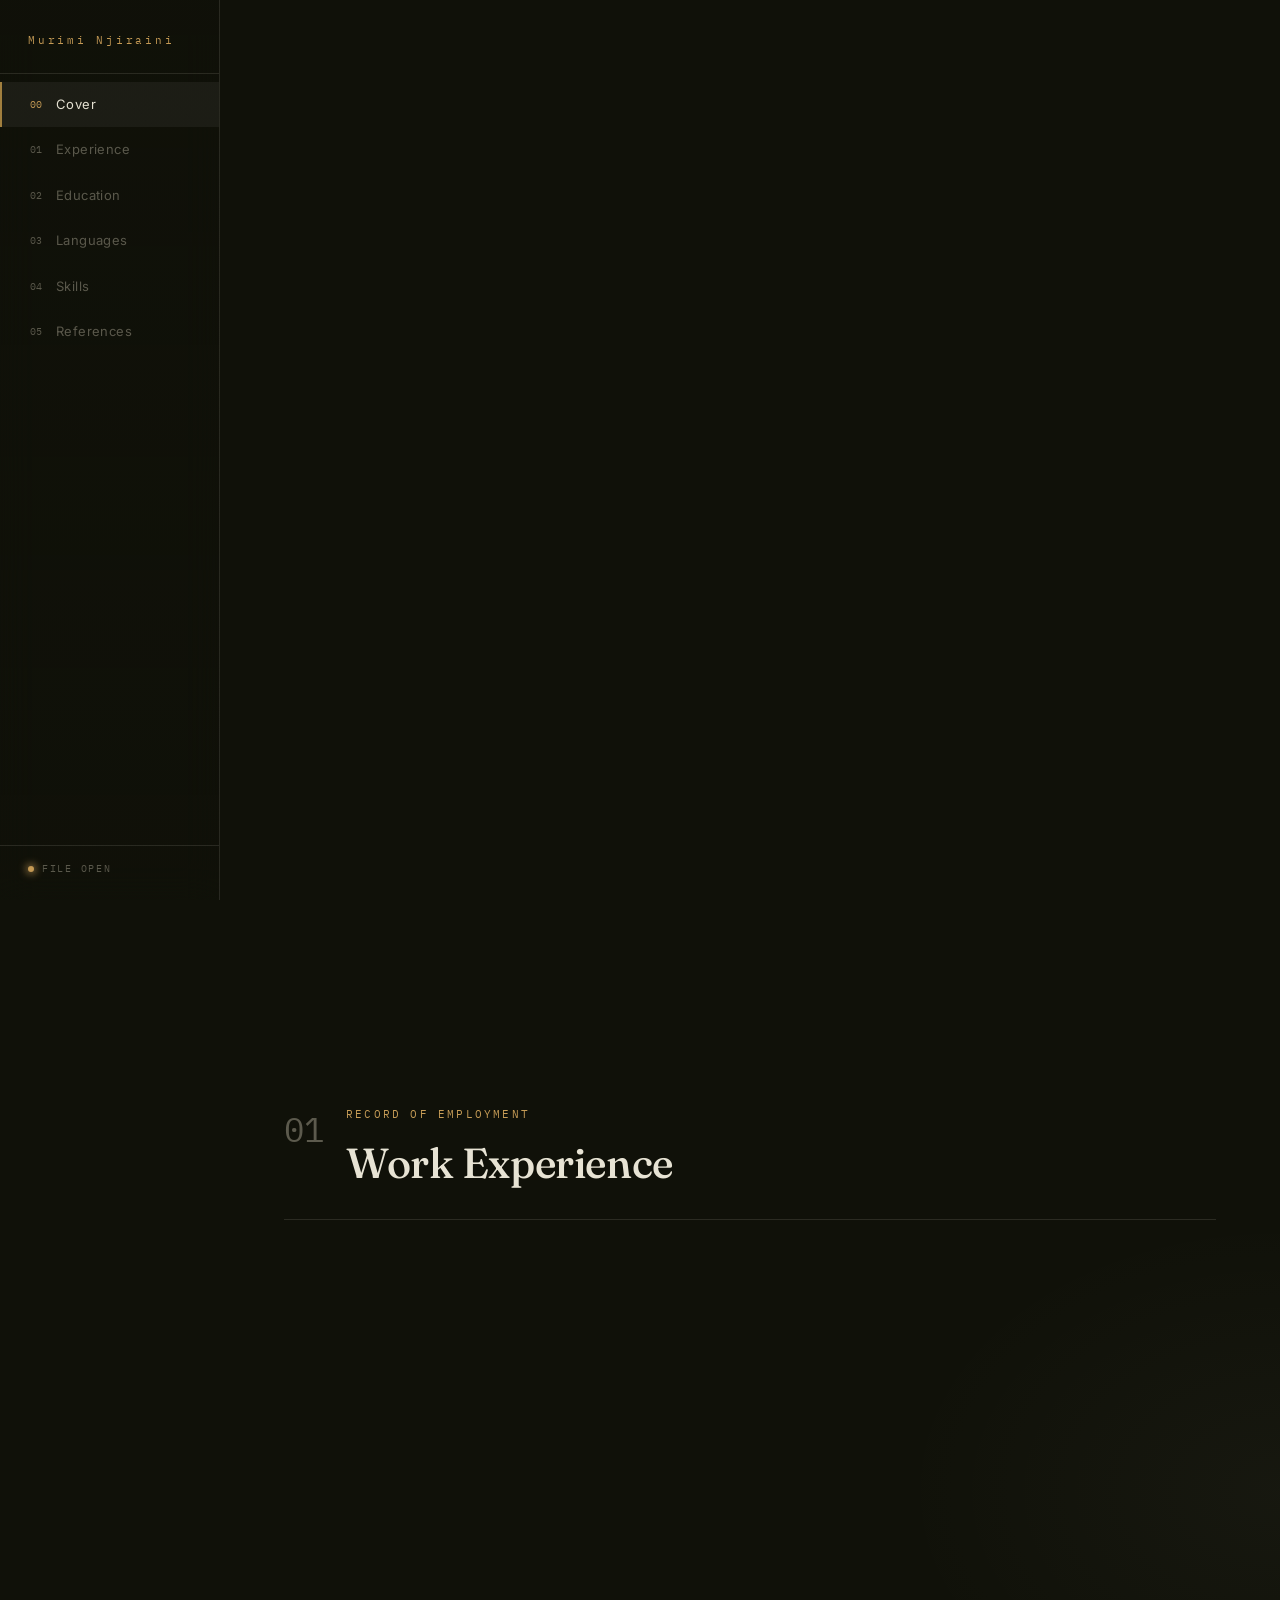
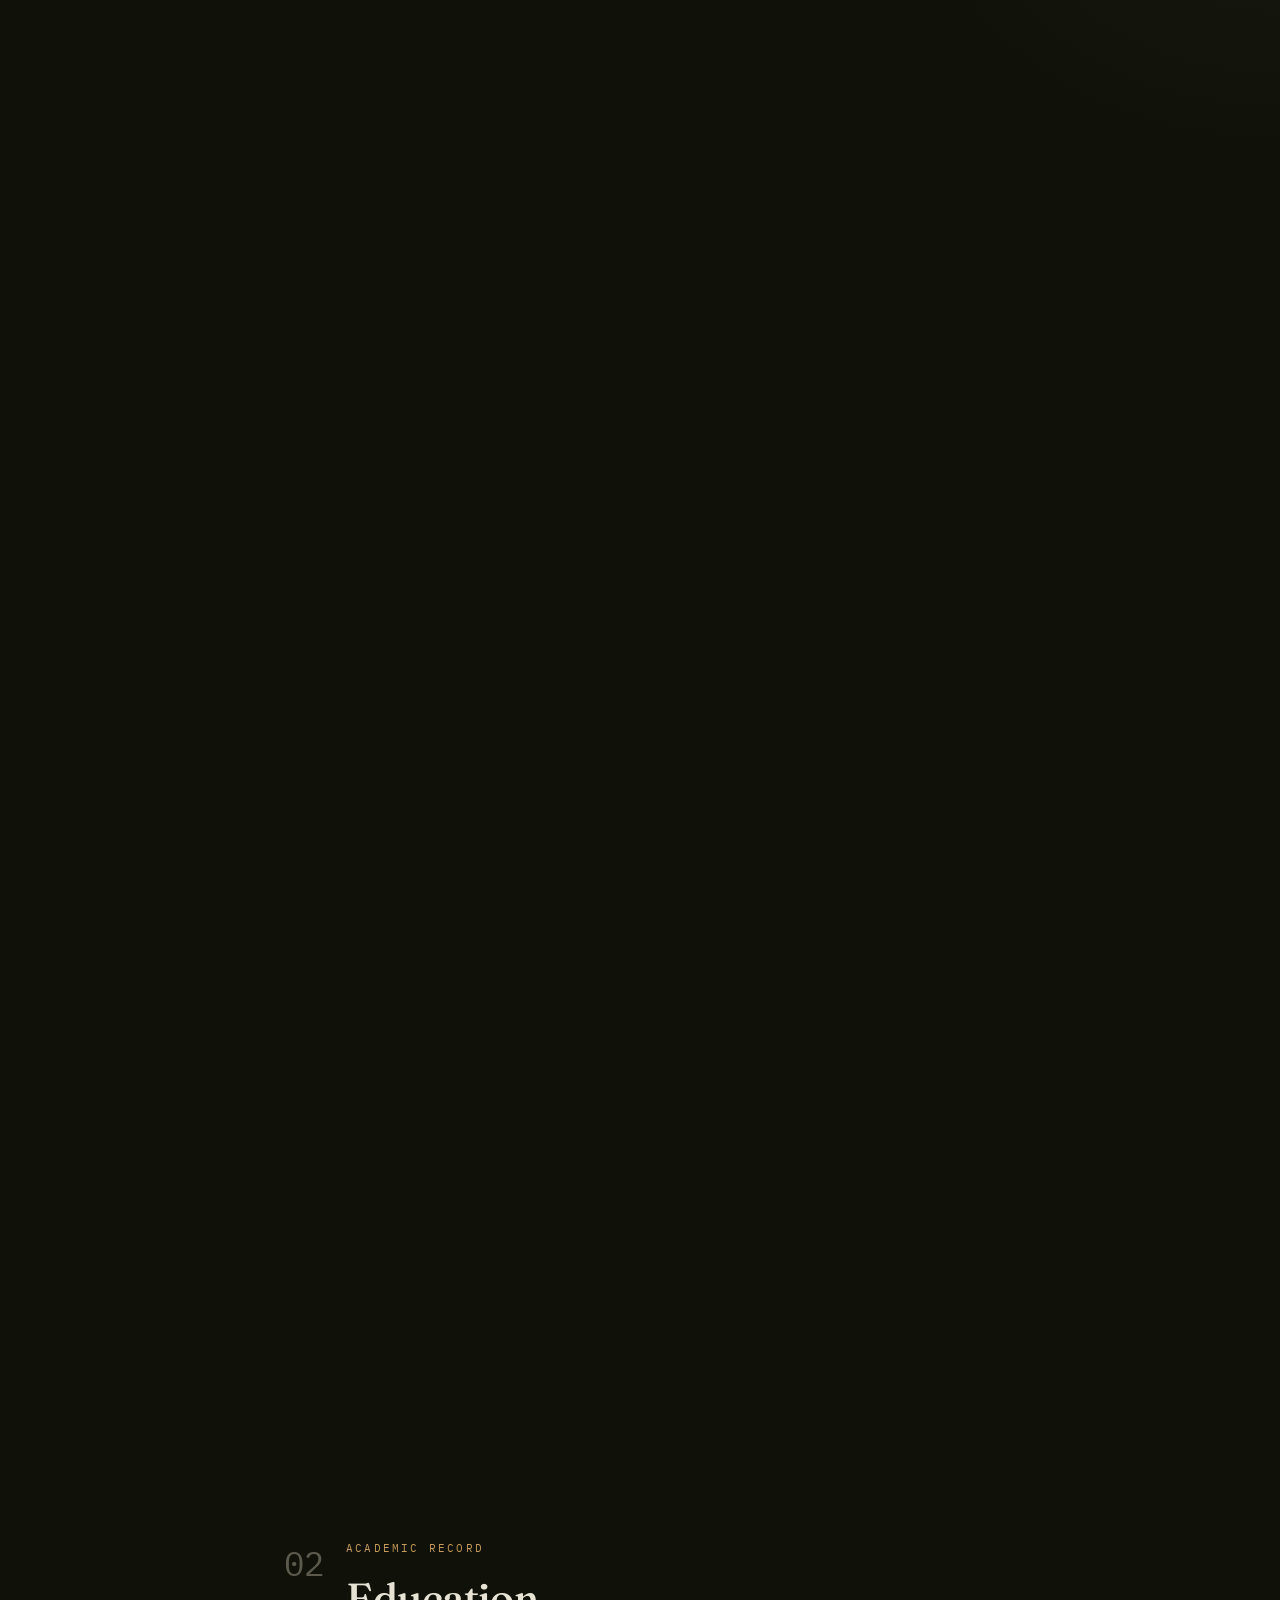
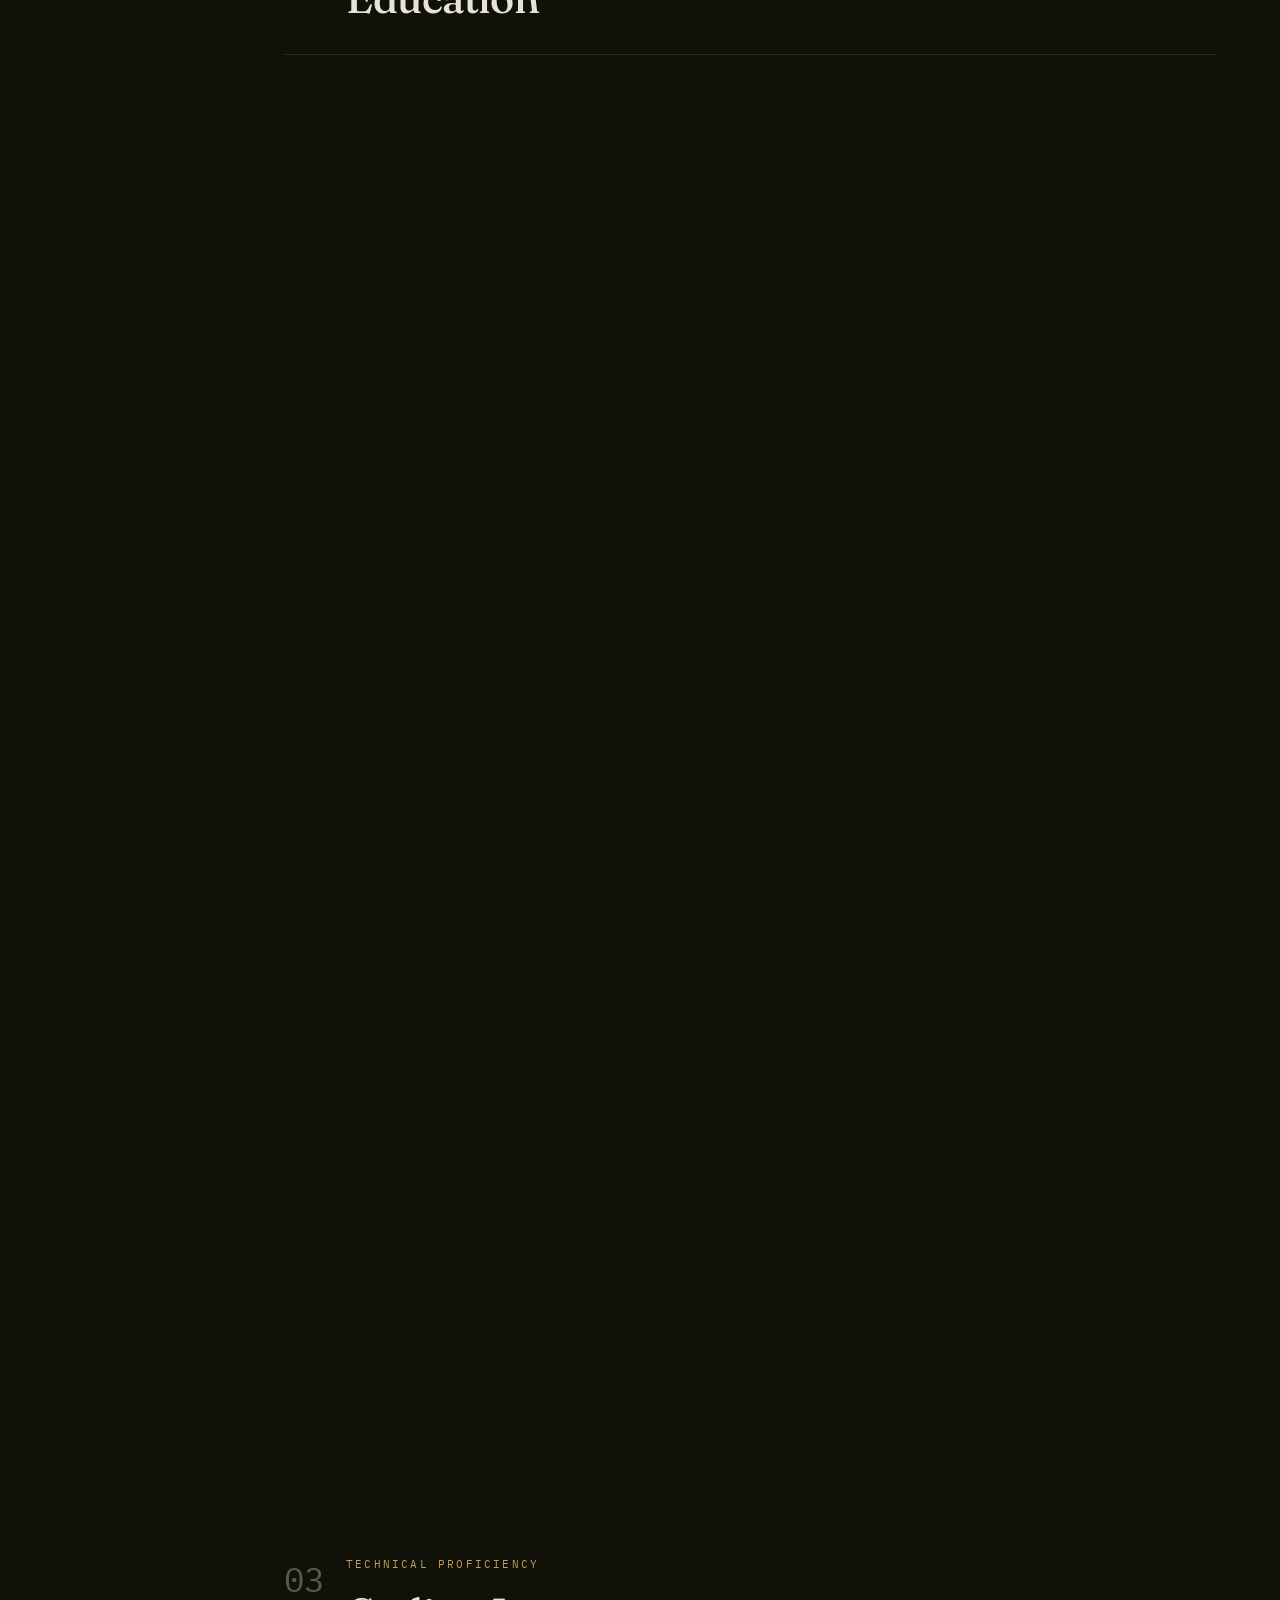
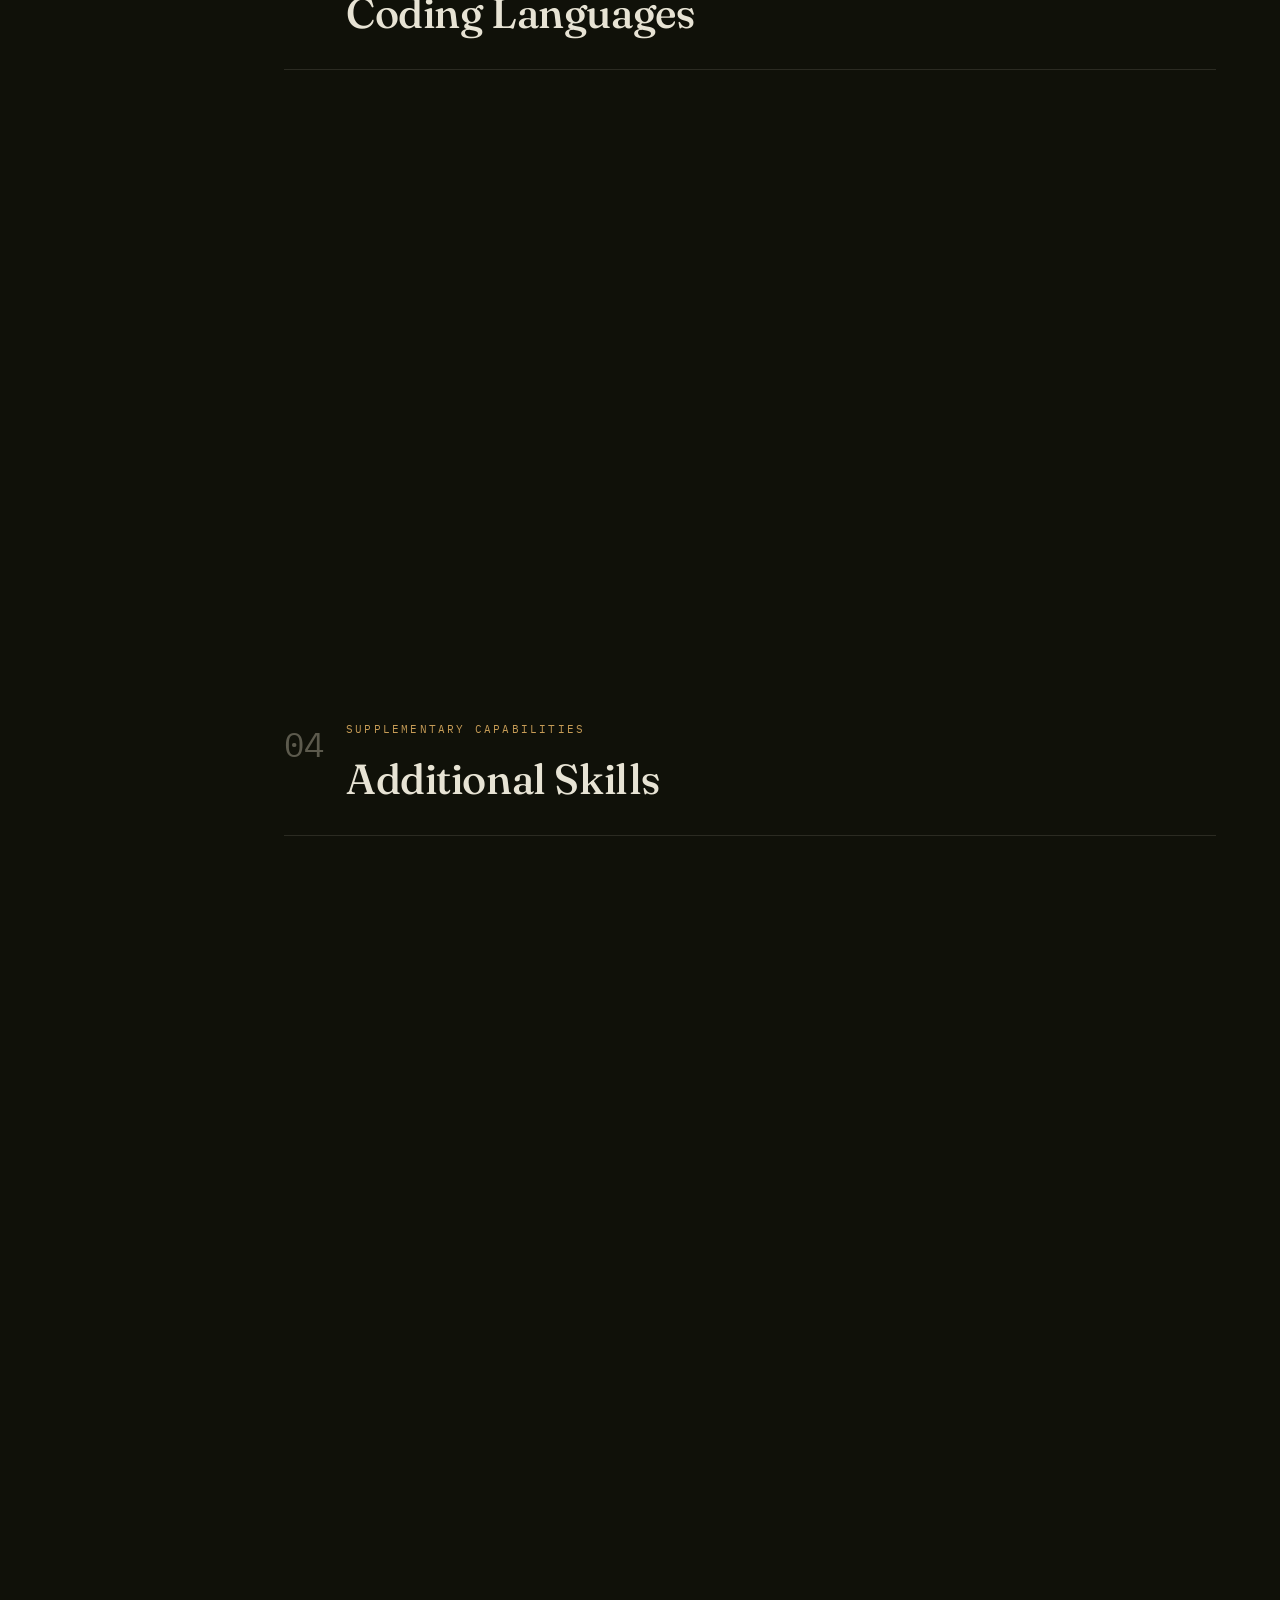
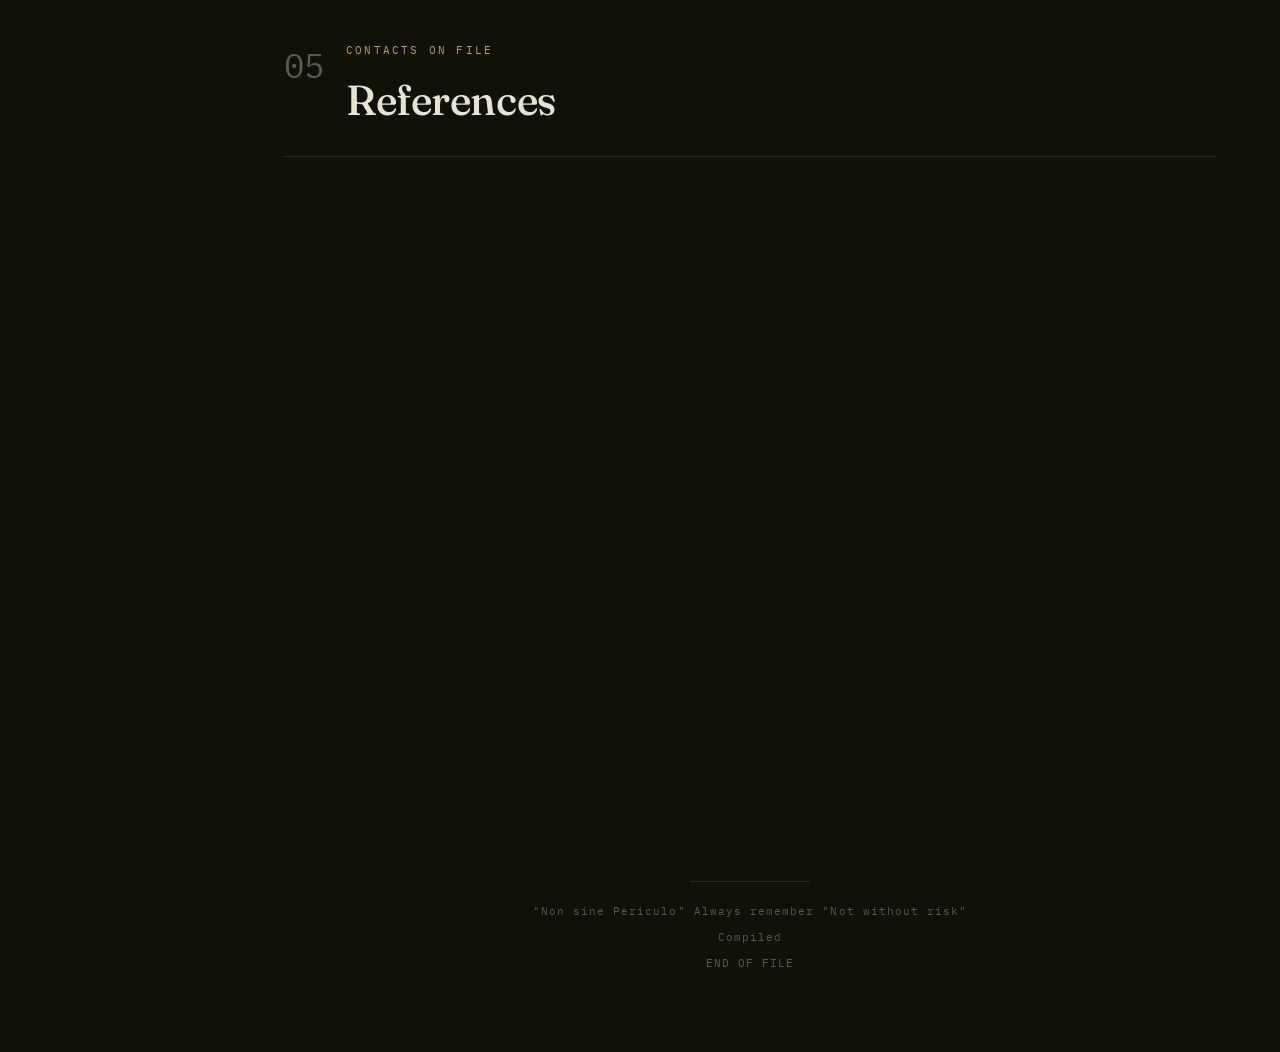
==== index.html @ 9bb90e63 "Update index.html" ====
<!DOCTYPE html>
<html lang="en">
<head>
<meta charset="UTF-8">
<meta name="viewport" content="width=device-width, initial-scale=1.0">
<title>Daniel Murimi Njiraini — Dossier</title>
<meta name="description" content="Portfolio of Daniel Murimi Njiraini — IT Developer & Customer service and Systems Professional.">

<link rel="preconnect" href="https://fonts.googleapis.com">
<link rel="preconnect" href="https://fonts.gstatic.com" crossorigin>
<link href="https://fonts.googleapis.com/css2?family=Fraunces:opsz,wght@9..144,300;9..144,400;9..144,500;9..144,600&family=Inter:wght@300;400;500;600&family=IBM+Plex+Mono:wght@400;500&display=swap" rel="stylesheet">

<link rel="stylesheet" href="css/style.css">
</head>
<body>

<!-- grain overlay -->
<svg class="grain-svg grain-container" aria-hidden="true" style="position: fixed; top: 0; left: 0; width: 100%; height: 100%; pointer-events: none; z-index: 9999;">
  <filter id="heavyGrainFilter">
    <feTurbulence id="grainTurbulence" type="fractalNoise" baseFrequency="0.95" numOctaves="4" stitchTiles="stitch" result="noise"/>
    <feDisplacementMap in="SourceGraphic" in2="noise" scale="15" xChannelSelector="R" yChannelSelector="G"/>
    <feColorMatrix in="noise" type="matrix"
      values="0 0 0 0 0
              0 0 0 0 0
              0 0 0 0 0
              0 0 0 0.85 0"/>
  </filter>
  <rect width="100%" height="100%" filter="url(#heavyGrainFilter)"/>
</svg>

<!-- Particle Canvas -->
<canvas id="particleCanvas" aria-hidden="true" style="position: fixed; top: 0; left: 0; width: 100%; height: 100%; pointer-events: none; z-index: 9998;"></canvas>

<!-- side ledger nav -->
<nav class="ledger-nav" aria-label="Section navigation">
  <div class="ledger-mark">Murimi Njiraini</div>
  <ul>
    <li><a href="#cover" class="ledger-link active" data-target="cover"><span class="tab-num">00</span><span class="tab-name">Cover</span></a></li>
    <li><a href="#experience" class="ledger-link" data-target="experience"><span class="tab-num">01</span><span class="tab-name">Experience</span></a></li>
    <li><a href="#education" class="ledger-link" data-target="education"><span class="tab-num">02</span><span class="tab-name">Education</span></a></li>
    <li><a href="#languages" class="ledger-link" data-target="languages"><span class="tab-num">03</span><span class="tab-name">Languages</span></a></li>
    <li><a href="#skills" class="ledger-link" data-target="skills"><span class="tab-num">04</span><span class="tab-name">Skills</span></a></li>
    <li><a href="#references" class="ledger-link" data-target="references"><span class="tab-num">05</span><span class="tab-name">References</span></a></li>
  </ul>
  <div class="ledger-status">
    <span class="status-dot"></span>
    <span>FILE OPEN</span>
  </div>
</nav>
<main>

  <!-- COVER -->
  <section id="cover" class="section cover-section" data-section>
    <div class="panel cover-panel">
      <div class="cover-grid">
     <div class="cover-photo-wrap">
  <div class="placeholder-image" role="img" aria-label="Portrait placeholder">
    <svg viewBox="0 0 200 240" class="placeholder-icon">
      <rect x="1" y="1" width="198" height="238" rx="2" fill="none" stroke="currentColor" stroke-width="1" stroke-dasharray="4 5"/>
      <circle cx="100" cy="92" r="34" fill="none" stroke="currentColor" stroke-width="1.4"/>
      <path d="M40 210c8-38 40-58 60-58s52 20 60 58" fill="none" stroke="currentColor" stroke-width="1.4"/>
    </svg>

    <img
      src="assets/IMG_1136.jpg"
      alt="Portrait"
      class="cover-photo-main"
      onload="this.closest('.placeholder-image').classList.add('has-main-photo')"
      onerror="this.style.display='none'">

    <img
      src="assets/dp.jpg"
      alt="Profile close-up"
      class="cover-photo-badge"
      onload="this.style.opacity=1"
      onerror="this.style.display='none'">
  </div>

</div>

        <div class="cover-copy">
          <p class="eyebrow">FILE No. 001 — PERSONNEL DOSSIER</p>
          <h1 class="cover-name">Daniel Murimi<br>Njiraini</h1>
          <p class="cover-role">" Practitioner of the Software Arts (Full-Stack Development & Implementation), and Attendant upon Customers and their issues(customer service), being also capable When charged with the Diligent Upkeep of Systems(Hardware and softwre Maintenance)"</p>
          <p class="cover-location">Kerugoya And Nairobi, Kenya</p>
          <ul class="cover-contact-list">
            <li><span class="ref-label">Phone</span><span>0768 507 017</span></li>
            <li><span class="ref-label">Email</span><span>danieltove14@gmail.com</span></li>
          </ul>
          <div class="cover-divider"></div>
          <p class="cover-summary">
            
            IT graduate with hands-on experience in both customer service for more than 1.5 years and Crm(customer realations management) software development field tailored for real estate management.
            
            Skilled at building software related tech and client relationships, resolving issues efficiently, and meeting
            performance targets in fast-paced BPO environments. A reliable team player who is quick to
            learn, well organised, and open to feedback as a tool for growth.
            
          </p>
          <div class="cover-actions">
            <a class="btn btn-primary" href="documents/Daniel_Njiraini_CV.pdf" download>
              <span>Download CV</span>
              <svg viewBox="0 0 16 16" class="btn-icon"><path d="M8 1v9m0 0l-3.5-3.5M8 10l3.5-3.5M2 13h12" fill="none" stroke="currentColor" stroke-width="1.3" stroke-linecap="round" stroke-linejoin="round"/></svg>
            </a>
            <a class="btn btn-primary" href="documents/Daniel_Murimi_Njiraini_Cover_Letter-v1.pdf" download>
              <span>Download Cover Letter </span>
              <svg viewBox="0 0 16 16" class="btn-icon"><path d="M8 1v9m0 0l-3.5-3.5M8 10l3.5-3.5M2 13h12" fill="none" stroke="currentColor" stroke-width="1.3" stroke-linecap="round" stroke-linejoin="round"/></svg></a>
            <a class="btn btn-primary" href="documents/PCC-WWS7G4DKP-POLICE CLEARANCE CERTIFICATE WK_copy.pdf" download>
              <span> DCI certificate</span>
              <svg viewBox="0 0 16 16" class="btn-icon"><path d="M8 1v9m0 0l-3.5-3.5M8 10l3.5-3.5M2 13h12" fill="none" stroke="currentColor" stroke-width="1.3" stroke-linecap="round" stroke-linejoin="round"/></svg></a>
            <a class="btn btn-ghost" href="#references" data-scroll="references"><span>Contact References</span></a>
            <a class="btn btn-ghost" href="https://linkedin.com/in/yourprofile" target="_blank"><span>LinkedIn Profile</span></a>
            <a class="btn btn-ghost" href="https://wa.me/0768507017" target="_blank"><span>Chat on WhatsApp</span></a>
            <a class="btn btn-ghost" href="mailto:Danieltove14@gmail.com"><span>Send Email</span></a>

          </div>
        </div>
      </div>
    </div>
  </section>

  
  <!-- EXPERIENCE -->
  <section id="experience" class="section" data-section>
    <div class="section-head">
      <span class="tab-num-lg">01</span>
      <div>
        <p class="eyebrow">RECORD OF EMPLOYMENT</p>
        <h2 class="section-title">Work Experience</h2>
      </div>
    </div>

    <div class="timeline">

      <article class="panel timeline-item">
        <div class="timeline-marker"></div>
        <div class="timeline-meta">
          <span class="meta-date">Nov 2024 — July 2026</span>
          <span class="meta-status status-current">Recently Completed</span>
        </div>
        <h3 class="timeline-role">Customer Service Agent</h3>
        <p class="timeline-org">CCI Kenya · Nairobi</p>
        <p class="timeline-desc">
          Whatnot Account — Permanent Contract, Feb 2025 – July 2026 Handles inbound customer queries for
          the Whatnot e-commerce platform, resolving primary issues directly or escalating through the
          correct channel. Consistently meets daily performance targets and hygiene KPIs while maintaining
          detailed interaction summaries for quality assurance, and supports retention and account growth
          through proactive upselling.
        </p>
        <p class="timeline-desc">
          Sharper Image Account — 3-Month Contract, Oct 2024 – Jan 2025. Delivered front-line customer
          support resolving order, billing, and product queries within set service-level agreements, with
          accurate call documentation and consistent daily KPI achievement.
        </p>
        <ul class="timeline-tags">
          <li>Verint</li><li>Zendesk</li><li>Jira</li><li>Slack</li><li>MS Teams</li><li>Five9</li>
        </ul>
        <a class="doc-link" href="documents/CCI_Recommendation_Letter.pdf" download>
          <svg viewBox="0 0 16 16" class="doc-icon"><path d="M8 1v9m0 0l-3.5-3.5M8 10l3.5-3.5M2 13h12" fill="none" stroke="currentColor" stroke-width="1.3" stroke-linecap="round" stroke-linejoin="round"/></svg>
          <span>Download recommendation letter</span>
          <span class="doc-filetype">PDF</span>
        </a>
      </article>

      

      <article class="panel timeline-item">
        <div class="timeline-marker"></div>
        <div class="timeline-meta">
          <span class="meta-date">Jan 2024 — May 2024</span>
          <span class="meta-status status-current">Completed</span>
        </div>
        <h3 class="timeline-role">Junior Developer Intern</h3>
        <p class="timeline-org">Excelle Insights</p>
        <p class="timeline-desc">
          Assisted with a CRM (Customer Relationship Management) system for real estate management —
          from lead integration through client onboarding and payment management. Assisted in debugging
          and maintaining back-end systems under senior developer supervision, observed software
          development contracts and client-specific technical constraints, and supported product
          activation and client onboarding.
        </p>
        <ul class="timeline-tags">
          <li>JavaScript</li><li>Bootstrap 5</li><li>PHP</li>
        </ul>
      </article>

      <article class="panel timeline-item">
        <div class="timeline-marker"></div>
        <div class="timeline-meta">
          <span class="meta-date">May 2023</span>
        </div>
        <h3 class="timeline-role">Online Sales Agent (Commission-Based)</h3>
        <p class="timeline-org">Custom Apparel</p>
        <p class="timeline-desc">
          Managed online sales of custom-made bags across multiple platforms, earning a 20% commission
          per confirmed sale.
        </p>
        <ul class="timeline-tags">
          <li>E-commerce</li><li>Sales</li>
        </ul>
      </article>

      <article class="panel timeline-item">
        <div class="timeline-marker"></div>
        <div class="timeline-meta">
          <span class="meta-date">Jan 2021 — Aug 2021</span>
        </div>
        <h3 class="timeline-role">Sales Person</h3>
        <p class="timeline-org">Denis Electronics</p>
        <p class="timeline-desc">
          Sold small electronic gadgets and provided customers with product guidance in a retail setting.
        </p>
        <ul class="timeline-tags">
          <li>Retail</li><li>Product Guidance</li>
        </ul>
      </article>

      <article class="panel timeline-item">
        <div class="timeline-marker"></div>
        <div class="timeline-meta">
          <span class="meta-date">Mar 2020 — Jun 2020</span>
        </div>
        <h3 class="timeline-role">Auto Detailing (Freelance)</h3>
        <p class="timeline-org">Self-Employed</p>
        <p class="timeline-desc">
          Performed high-pressure cleaning and detailing services for automobiles.
        </p>
        <ul class="timeline-tags">
          <li>Freelance</li><li>Detailing</li>
        </ul>
      </article>

    </div>
  </section>

  <!-- EDUCATION -->
  <section id="education" class="section" data-section>
    <div class="section-head">
      <span class="tab-num-lg">02</span>
      <div>
        <p class="eyebrow">ACADEMIC RECORD</p>
        <h2 class="section-title">Education</h2>
      </div>
    </div>

    <div class="panel edu-item">
      <div class="edu-top">
        <div>
          <h3 class="edu-title">Diploma in Information Technology</h3>
          <p class="edu-org">Jomo Kenyatta University of Agriculture and Technology (JKUAT) · Jan 2023 – Aug 2024</p>
        </div>
        <span class="meta-status status-progress">Completed</span>
      </div>
      <p class="timeline-desc">
        Coursework spanning systems development, databases and networked applications — applied directly
        in independent projects such as Property OS, a PHP/SQLite platform built alongside the diploma.
        Interacted with software and languages including PHP, MySQL, HTML, and the VB.NET framework, as
        well as assembly/disassembly of hardware and troubleshooting and maintenance of computer systems
        and networks.
      </p>
      <a class="doc-link" href="documents/JKUAT_Diploma_Certificate.pdf" download>
        <svg viewBox="0 0 16 16" class="doc-icon"><path d="M8 1v9m0 0l-3.5-3.5M8 10l3.5-3.5M2 13h12" fill="none" stroke="currentColor" stroke-width="1.3" stroke-linecap="round" stroke-linejoin="round"/></svg>
        <span>Download academic statement</span>
        <span class="doc-filetype">PDF</span>
      </a>
    </div>

     <div class="panel edu-item">
      <div class="edu-top">
        <div>
          <h3 class="edu-title">Certificate in Information Technology</h3>
          <p class="edu-org">Jomo Kenyatta University of Agriculture and Technology (JKUAT) · Sep 2022 – Dec 2022</p>
        </div>
        <span class="meta-status status-progress">Credit Pass</span>
      </div>
      <p class="timeline-desc">
        Introduced to core programming concepts and best practices. Worked with foundational software
        including MS Office, Excel, Word, Adobe Photoshop, Adobe Illustrator, and CorelDRAW. Learned
        foundational programming languages including HTML, CSS, JavaScript, PHP, and SQL.
      </p>
      <a class="doc-link" href="documents/JKUAT_Certificate_Certificate.pdf" download>
        <svg viewBox="0 0 16 16" class="doc-icon"><path d="M8 1v9m0 0l-3.5-3.5M8 10l3.5-3.5M2 13h12" fill="none" stroke="currentColor" stroke-width="1.3" stroke-linecap="round" stroke-linejoin="round"/></svg>
        <span> Certificate Unavailable </span>
        <span class="doc-filetype">PDF</span>
      </a>
    </div>

     <div class="panel edu-item">
      <div class="edu-top">
        <div>
          <h3 class="edu-title">KCSE</h3>
          <p class="edu-org">Kianyaga High School · Jan 2015 – Dec 2018</p>
        </div>
        <span class="meta-status status-progress">Completed</span>
      </div>
      <p class="timeline-desc">
      Secondary education with a focus on science and technology subjects. Gained foundational knowledge in
      mathematics, physics, chemistry, and computer studies, which laid the groundwork for further studies
      in information technology.
      </p>
      <a class="doc-link" href="documents/result slip541.pdf" download>
        <svg viewBox="0 0 16 16" class="doc-icon"><path d="M8 1v9m0 0l-3.5-3.5M8 10l3.5-3.5M2 13h12" fill="none" stroke="currentColor" stroke-width="1.3" stroke-linecap="round" stroke-linejoin="round"/></svg>
        <span> Download Academic Statement </span>
        <span class="doc-filetype">PDF</span>
      </a>
    </div>

    <div class="panel edu-item">
      <div class="edu-top">
        <div>
          <h3 class="edu-title">KCPE</h3>
          <p class="edu-org">Kamuthatha Boarding Primary School · Jan 2012 – Dec 2014</p>
        </div>
        <span class="meta-status status-progress">Completed</span>
      </div>
      <p class="timeline-desc">
      Primary education with a focus on foundational subjects, laying the groundwork for secondary studies
      and later specialisation in information technology.
      </p>
      <a class="doc-link" href="documents/Kamuthatha_Primary_KCPE_Certificate.pdf" download>
        <svg viewBox="0 0 16 16" class="doc-icon"><path d="M8 1v9m0 0l-3.5-3.5M8 10l3.5-3.5M2 13h12" fill="none" stroke="currentColor" stroke-width="1.3" stroke-linecap="round" stroke-linejoin="round"/></svg>
        <span>certificate not available</span>
        <span class="doc-filetype">PDF</span>
      </a>
    </div>

  </section>

  <!-- LANGUAGES / CODING -->
  <section id="languages" class="section" data-section>
    <div class="section-head">
      <span class="tab-num-lg">03</span>
      <div>
        <p class="eyebrow">TECHNICAL PROFICIENCY</p>
        <h2 class="section-title">Coding Languages</h2>
      </div>
    </div>

    <div class="panel lang-panel">
      <div class="lang-grid">

        <div class="lang-item">
          <div class="lang-head"><span class="lang-name">PHP</span><span class="lang-pct">85%</span></div>
          <div class="lang-bar"><div class="lang-fill" style="--pct:85%"></div></div>
          <p class="lang-note">Core language behind Property OS — backend logic, M-Pesa reconciliation</p>
        </div>

        <div class="lang-item">
          <div class="lang-head"><span class="lang-name">SQL / SQLite</span><span class="lang-pct">80%</span></div>
          <div class="lang-bar"><div class="lang-fill" style="--pct:80%"></div></div>
          <p class="lang-note">Schema design and queries for lightweight, self-hosted data stores</p>
        </div>

        <div class="lang-item">
          <div class="lang-head"><span class="lang-name">HTML / CSS / Bootstrap</span><span class="lang-pct">80%</span></div>
          <div class="lang-bar"><div class="lang-fill" style="--pct:80%"></div></div>
          <p class="lang-note">Responsive interfaces, including this dossier-style portfolio</p>
        </div>

        <div class="lang-item">
          <div class="lang-head"><span class="lang-name">JavaScript</span><span class="lang-pct">65%</span></div>
          <div class="lang-bar"><div class="lang-fill" style="--pct:65%"></div></div>
          <p class="lang-note">Interactive front-end behaviour and lightweight automation</p>
        </div>

        <div class="lang-item">
          <div class="lang-head"><span class="lang-name">Python</span><span class="lang-pct">40%</span></div>
          <div class="lang-bar"><div class="lang-fill" style="--pct:40%"></div></div>
          <p class="lang-note">Actively building toward quantitative and data-analysis scripting</p>
        </div>

        <div class="lang-item">
          <div class="lang-head"><span class="lang-name">Excel / VBA</span><span class="lang-pct">70%</span></div>
          <div class="lang-bar"><div class="lang-fill" style="--pct:70%"></div></div>
          <p class="lang-note">Structured trackers, sports and market analysis workbooks</p>
        </div>

      </div>
    </div>
  </section>

  <!-- SKILLS -->
  <section id="skills" class="section" data-section>
    <div class="section-head">
      <span class="tab-num-lg">04</span>
      <div>
        <p class="eyebrow">SUPPLEMENTARY CAPABILITIES</p>
        <h2 class="section-title">Additional Skills</h2>
      </div>
    </div>

    <div class="skills-columns">
      <div class="panel skills-col">
        <h3 class="skills-col-title">Core Strengths</h3>
        <ul class="skill-list">
          <li><span class="skill-dot"></span>Fast learner</li>
          <li><span class="skill-dot"></span>Reliable, committed team player</li>
          <li><span class="skill-dot"></span>Open to constructive feedback as a tool for growth</li>
          <li><span class="skill-dot"></span>Self-driven &amp; target-oriented</li>
        </ul>
      </div>
      <div class="panel skills-col">
        <h3 class="skills-col-title">Customer Service &amp; Tools</h3>
        <ul class="skill-list">
          <li><span class="skill-dot"></span>Customer service &amp; client retention</li>
          <li><span class="skill-dot"></span>Communication &amp; interpersonal skills</li>
          <li><span class="skill-dot"></span>Team collaboration &amp; organisation</li>
          <li><span class="skill-dot"></span>Verint, Zendesk, Jira, Five9, Slack, MS Teams</li>
        </ul>
      </div>
      <div class="panel skills-col">
        <h3 class="skills-col-title">Technical &amp; Creative</h3>
        <ul class="skill-list">
          <li><span class="skill-dot"></span>MS Office proficiency</li>
          <li><span class="skill-dot"></span>Adobe Premiere Pro, Audition &amp; Photoshop</li>
          <li><span class="skill-dot"></span>Basic computer hardware maintenance</li>
          <li><span class="skill-dot"></span>Price-action &amp; Moderate Smart Money Concepts market reading</li>
        </ul>      </div>
      <div class="panel skills-col">
        <h3 class="skills-col-title">Language</h3>
        <ul class="skill-list">
          <li><span class="skill-dot"></span>English — professional fluency</li>
          <li><span class="skill-dot"></span>Swahili — native fluency</li>
          <li><span class="skill-dot"></span>Kikuyu — native fluency, valuable for East African language data work</li>
        </ul>
      </div>
    </div>
  </section>

  <!-- REFERENCES -->
  <section id="references" class="section" data-section>
    <div class="section-head">
      <span class="tab-num-lg">05</span>
      <div>
        <p class="eyebrow">CONTACTS ON FILE</p>
        <h2 class="section-title">References</h2>
      </div>
    </div>

    <div class="ref-grid">

      <div class="panel ref-card">
        <span class="ref-index">R-01</span>
        <h3 class="ref-name">Derrick Owino</h3>
        <p class="ref-role">Team Lead, Whatnot Campaign — CCI Kenya</p>
        <div class="ref-divider"></div>
        <ul class="ref-contact">
          <li><span class="ref-label">Email</span><span>derrick.omondi@ccikenya.com</span></li>
          <li><span class="ref-label">Relationship</span><span>Direct supervisor, Whatnot account</span></li>
        </ul>
      </div>

      <div class="panel ref-card">
        <span class="ref-index">R-02</span>
        <h3 class="ref-name">Martin Munene</h3>
        <p class="ref-role">Chief Executive Officer — Excelle Insights</p>
        <div class="ref-divider"></div>
        <ul class="ref-contact">
          <li><span class="ref-label">Email</span><span>info@excelleinsights.com</span></li>
          <li><span class="ref-label">Relationship</span><span>Supervisor, Junior Developer Internship</span></li>
        </ul>
      </div>

      <div class="panel ref-card">
        <span class="ref-index">R-03</span>
        <h3 class="ref-name">Mwaniki Ngatia</h3>
        <p class="ref-role">Chief Executive Officer — Ternga Limited</p>
        <div class="ref-divider"></div>
        <ul class="ref-contact">
          <li><span class="ref-label">Email</span><span>mwaniki@ternga.co.ke</span></li>
          <li><span class="ref-label">Relationship</span><span>Professional contact</span></li>
        </ul>
      </div>

      <div class="panel ref-card">
        <span class="ref-index">R-04</span>
        <h3 class="ref-name">Eliud Wachira</h3>
        <p class="ref-role">Professional Reference</p>
        <div class="ref-divider"></div>
        <ul class="ref-contact">
          <li><span class="ref-label">Email</span><span>eliud.wachira73.ew@gmail.com</span></li>
          <li><span class="ref-label">Relationship</span><span>Professional contact</span></li>
        </ul>
      </div>

    </div>
  </section>

  <footer class="dossier-footer">
    <div class="footer-line"></div>
    <p>"Non sine Periculo" Always remember "Not without risk"</p>
    <p>Compiled <span id="footer-date"></span></p>
    <p> END OF FILE </p>
  </footer>

</main>

<script src="js/script.js"></script>
</body>
</html>
---- css/style.css ----
/* ============================================================
   DOSSIER — token system
   ============================================================ */
:root{
  --bg-void:      #101109;
  --bg-void-2:    #0c0d07;
  --bg-panel:     rgba(232, 229, 214, 0.035);
  --bg-panel-hi:  rgba(232, 229, 214, 0.06);
  --hairline:     rgba(201, 198, 181, 0.14);
  --hairline-hi:  rgba(201, 198, 181, 0.28);

  --ink:          #e7e3d4;
  --ink-dim:      #8f8c7c;
  --ink-faint:    #5c5a4d;

  --accent:       #a3813f;
  --accent-hi:    #c69c56;
  --accent-dim:   #6b5636;

  --font-display: "Fraunces", Georgia, serif;
  --font-body:    "Inter", -apple-system, sans-serif;
  --font-mono:    "IBM Plex Mono", "Courier New", monospace;

  --nav-w: 220px;
  --ease: cubic-bezier(.22,.9,.32,1);
}

*{ box-sizing:border-box; }

html{ scroll-behavior:smooth; }

body{
  margin:0;
  background:
    radial-gradient(ellipse 900px 600px at 15% -10%, rgba(163,129,63,0.07), transparent 60%),
    radial-gradient(ellipse 700px 500px at 100% 20%, rgba(232,229,214,0.03), transparent 55%),
    var(--bg-void);
  color:var(--ink);
  font-family:var(--font-body);
  font-weight:400;
  line-height:1.5;
  -webkit-font-smoothing:antialiased;
  overflow-x:hidden;
}

@media (prefers-reduced-motion: reduce){
  *{ animation-duration:0.01ms !important; animation-iteration-count:1 !important; transition-duration:0.01ms !important; scroll-behavior:auto !important; }
}

/* ============================================================
   GRAIN + PARTICLES — signature texture layer
   ============================================================ */
.grain-svg{
  position:fixed; inset:0; width:100%; height:100%;
  pointer-events:none; z-index:2; opacity:0.05; mix-blend-mode:overlay;
}
#particleCanvas{
  position:fixed; inset:0; width:100%; height:100%;
  pointer-events:none; z-index:3;
}

/* ============================================================
   LEDGER NAV — left tab rail
   ============================================================ */
.ledger-nav{
  position:fixed; left:0; top:0; bottom:0; width:var(--nav-w);
  border-right:1px solid var(--hairline);
  background:linear-gradient(180deg, rgba(16,17,9,0.6), rgba(16,17,9,0.35));
  backdrop-filter:blur(18px) saturate(105%);
  -webkit-backdrop-filter:blur(18px) saturate(105%);
  z-index:50;
  display:flex; flex-direction:column;
  padding:32px 0 24px;
}
.ledger-mark{
  font-family:var(--font-mono);
  font-size:11px; letter-spacing:0.25em; color:var(--accent-hi);
  padding:0 28px 24px; border-bottom:1px solid var(--hairline);
  margin-bottom:8px;
}
.ledger-nav ul{ list-style:none; margin:0; padding:0; flex:1; }
.ledger-link{
  display:flex; align-items:center; gap:14px;
  padding:13px 28px;
  text-decoration:none; color:var(--ink-faint);
  border-left:2px solid transparent;
  transition:color .35s var(--ease), border-color .35s var(--ease), background .35s var(--ease);
  position:relative;
}
.ledger-link:hover{ color:var(--ink-dim); background:var(--bg-panel); }
.ledger-link.active{ color:var(--ink); border-left-color:var(--accent); background:var(--bg-panel-hi); }
.ledger-link.active .tab-num{ color:var(--accent-hi); }
.tab-num{
  font-family:var(--font-mono); font-size:10px; color:var(--ink-faint);
  transition:color .35s var(--ease);
}
.tab-name{ font-size:13px; letter-spacing:0.03em; }
.ledger-status{
  padding:16px 28px 0; margin-top:8px; border-top:1px solid var(--hairline);
  display:flex; align-items:center; gap:8px;
  font-family:var(--font-mono); font-size:9.5px; letter-spacing:0.18em; color:var(--ink-faint);
}
.status-dot{
  width:6px; height:6px; border-radius:50%; background:var(--accent-hi);
  box-shadow:0 0 8px 1px var(--accent-hi);
  animation:pulse 2.4s ease-in-out infinite;
}
@keyframes pulse{ 0%,100%{ opacity:1; } 50%{ opacity:0.35; } }

/* ============================================================
   MAIN LAYOUT
   ============================================================ */
main{
  margin-left:var(--nav-w);
  padding:0 clamp(24px, 5vw, 72px);
  max-width:1180px;
}
.section{
  min-height:100vh;
  padding:90px 0 60px;
  display:flex; flex-direction:column; justify-content:center;
  position:relative;
  z-index:5;
}
.cover-section{ min-height:100vh; }

.eyebrow{
  font-family:var(--font-mono); font-size:11px; letter-spacing:0.2em;
  color:var(--accent-hi); text-transform:uppercase; margin:0 0 10px;
}
.section-note{
  font-size:12.5px; color:var(--ink-faint); font-style:italic; margin:-8px 0 28px;
}

.section-head{
  display:flex; align-items:flex-start; gap:22px;
  margin-bottom:40px;
  border-bottom:1px solid var(--hairline);
  padding-bottom:24px;
}
.tab-num-lg{
  font-family:var(--font-mono); font-size:34px; font-weight:400;
  color:var(--ink-faint); line-height:1; padding-top:6px;
}
.section-title{
  font-family:var(--font-display); font-weight:500; font-size:clamp(28px,3.4vw,42px);
  margin:0; color:var(--ink); letter-spacing:-0.01em;
}

/* ============================================================
   GLASS PANEL — blur-to-clear focus-pull
   ============================================================ */
.panel{
  background:var(--bg-panel);
  border:1px solid var(--hairline);
  border-radius:3px;
  backdrop-filter:blur(14px) saturate(100%);
  -webkit-backdrop-filter:blur(14px) saturate(100%);
  padding:32px clamp(20px, 3vw, 40px);
  position:relative;

  /* focus-pull default state: soft, hazy, receded */
  filter:blur(6px);
  opacity:0;
  transform:translateY(26px) scale(0.985);
  transition:
    filter 1.1s var(--ease),
    opacity 1.1s var(--ease),
    transform 1.1s var(--ease),
    border-color .4s ease,
    background .4s ease;
}
.panel::before{
  content:"";
  position:absolute; inset:0; border-radius:3px;
  background:linear-gradient(135deg, rgba(232,229,214,0.05), transparent 40%);
  pointer-events:none; opacity:0.6;
}
.panel.in-view{
  filter:blur(0px);
  opacity:1;
  transform:translateY(0) scale(1);
}
.panel:hover{
  border-color:var(--hairline-hi);
  background:var(--bg-panel-hi);
}

/* stagger children of multi-panel sections */
.timeline-item:nth-of-type(2){ transition-delay:0.12s; }
.ref-card:nth-of-type(2){ transition-delay:0.08s; }
.ref-card:nth-of-type(3){ transition-delay:0.16s; }
.ref-card:nth-of-type(4){ transition-delay:0.24s; }
.skills-col:nth-of-type(2){ transition-delay:0.1s; }
.skills-col:nth-of-type(3){ transition-delay:0.2s; }

/* ============================================================
   COVER
   ============================================================ */
.cover-panel{ padding:0; overflow:hidden; }
.cover-grid{
  display:grid; grid-template-columns:260px 1fr; gap:0;
}
.cover-photo-wrap{
  padding:40px; border-right:1px solid var(--hairline);
  display:flex; flex-direction:column; align-items:center; gap:14px;
  background:linear-gradient(180deg, rgba(232,229,214,0.03), transparent);
}

.placeholder-image{
  width:200px; height:240px;
  border:1px solid var(--hairline-hi);
  display:flex; flex-direction:column; align-items:center; justify-content:center;
  color:var(--ink-faint);
  background:repeating-linear-gradient(135deg, rgba(232,229,214,0.02) 0 2px, transparent 2px 10px);
  gap:10px;
  position:relative;   /* NEW */
  overflow:visible;    /* NEW */
}
.placeholder-icon{ width:70%; height:auto; opacity:0.7; }

/* main portrait photo — fills the placeholder box */
.cover-photo-main{
  position:absolute; inset:0;
  width:100%; height:100%;
  object-fit:cover;
  opacity:0;
  transition:opacity 0.3s var(--ease);
  z-index:1;
}
.placeholder-image.has-main-photo .cover-photo-main{ opacity:1; }
.placeholder-image.has-main-photo .placeholder-icon{ display:none; }

/* small rounded badge photo, overlapping bottom-right corner */
.cover-photo-badge{
  position:absolute;
  bottom:-10px; right:-10px;
  width:64px; height:64px;
  border-radius:50%;
  object-fit:cover;
  border:2px solid var(--bg-void);
  background:var(--bg-void);
  box-shadow:0 2px 10px rgba(0,0,0,0.45);
  opacity:0;
  transition:opacity 0.3s var(--ease);
  z-index:2;
}.placeholder-caption{
  font-family:var(--font-mono); font-size:9px; letter-spacing:0.15em; color:var(--ink-faint);
}
.upload-hint{
  background:none; border:none; color:var(--ink-faint);
  font-family:var(--font-mono); font-size:10px; letter-spacing:0.05em;
  cursor:default; text-decoration:underline dotted var(--ink-faint); text-underline-offset:3px;
}
.cover-copy{ padding:52px 48px 52px 44px; }
.cover-name{
  font-family:var(--font-display); font-weight:500;
  font-size:clamp(38px, 5vw, 60px); line-height:1.03;
  margin:0 0 14px; letter-spacing:-0.015em;
}
.cover-role{ font-size:16px; color:var(--ink); margin:0 0 4px; }
.cover-location{ font-size:13px; color:var(--ink-faint); margin:0; font-family:var(--font-mono); letter-spacing:0.04em; }
.cover-divider{ width:52px; height:1px; background:var(--accent-dim); margin:22px 0; }
.cover-summary{ max-width:52ch; color:var(--ink-dim); font-size:14.5px; line-height:1.7; margin:0 0 30px; }
.cover-actions{ display:flex; gap:14px; flex-wrap:wrap; }

/* buttons */
.btn{
  display:inline-flex; align-items:center; gap:10px;
  padding:12px 22px; font-size:13px; letter-spacing:0.03em;
  text-decoration:none; border-radius:2px; font-family:var(--font-body); font-weight:500;
  transition:all .3s var(--ease); border:1px solid transparent;
}
.btn-primary{
  background:var(--accent); color:#141508;
  box-shadow:0 0 0 0 rgba(163,129,63,0);
}
.btn-primary:hover{ background:var(--accent-hi); box-shadow:0 4px 22px -4px rgba(198,156,86,0.45); transform:translateY(-1px); }
.btn-ghost{ border-color:var(--hairline-hi); color:var(--ink); background:transparent; }
.btn-ghost:hover{ border-color:var(--accent-hi); color:var(--accent-hi); }
.btn-icon{ width:14px; height:14px; }

/* ============================================================
   TIMELINE (Experience)
   ============================================================ */
.timeline{ display:flex; flex-direction:column; gap:26px; }
.timeline-item{ padding-left:44px; }
.timeline-marker{
  position:absolute; left:20px; top:36px;
  width:9px; height:9px; border-radius:50%;
  background:var(--bg-void); border:2px solid var(--accent-hi);
}
.timeline-meta{ display:flex; gap:12px; align-items:center; margin-bottom:8px; }
.meta-date{ font-family:var(--font-mono); font-size:11.5px; color:var(--ink-faint); letter-spacing:0.04em; }
.meta-status{
  font-family:var(--font-mono); font-size:9.5px; letter-spacing:0.12em; padding:3px 9px; border-radius:20px;
}
.status-current{ background:rgba(163,129,63,0.16); color:var(--accent-hi); border:1px solid var(--accent-dim); }
.status-progress{ background:rgba(163,129,63,0.16); color:var(--accent-hi); border:1px solid var(--accent-dim); }
.timeline-role{ font-family:var(--font-display); font-size:21px; font-weight:500; margin:0 0 3px; }
.timeline-org{ font-size:13.5px; color:var(--ink-dim); margin:0 0 14px; }
.timeline-desc{ font-size:14px; color:var(--ink-dim); line-height:1.7; max-width:62ch; margin:0 0 16px; }
.timeline-tags{ list-style:none; display:flex; gap:8px; flex-wrap:wrap; padding:0; margin:0 0 8px; }
.timeline-tags li{
  font-family:var(--font-mono); font-size:10.5px; letter-spacing:0.04em;
  color:var(--ink-faint); border:1px solid var(--hairline); padding:4px 10px; border-radius:20px;
}

/* download links */
.doc-link{
  display:inline-flex; align-items:center; gap:10px; margin-top:10px;
  padding:10px 16px; border:1px dashed var(--hairline-hi); border-radius:2px;
  text-decoration:none; color:var(--ink); font-size:13px;
  transition:all .3s var(--ease); background:rgba(232,229,214,0.015);
}
.doc-link:hover{ border-color:var(--accent-hi); border-style:solid; background:rgba(163,129,63,0.08); color:var(--accent-hi); }
.doc-icon{ width:14px; height:14px; flex-shrink:0; }
.doc-filetype{
  margin-left:auto; font-family:var(--font-mono); font-size:9.5px; letter-spacing:0.1em;
  color:var(--ink-faint); border-left:1px solid var(--hairline); padding-left:10px;
}

/* ============================================================
   EDUCATION
   ============================================================ */
.edu-top{ display:flex; justify-content:space-between; align-items:flex-start; gap:20px; margin-bottom:14px; flex-wrap:wrap; }
.edu-title{ font-family:var(--font-display); font-size:22px; font-weight:500; margin:0 0 4px; }
.edu-org{ font-size:13.5px; color:var(--ink-dim); margin:0; }

/* ============================================================
   LANGUAGES / CODING BARS
   ============================================================ */
.lang-grid{ display:grid; grid-template-columns:repeat(auto-fit, minmax(280px,1fr)); gap:30px 40px; }
.lang-head{ display:flex; justify-content:space-between; margin-bottom:8px; }
.lang-name{ font-family:var(--font-mono); font-size:13.5px; letter-spacing:0.02em; }
.lang-pct{ font-family:var(--font-mono); font-size:12px; color:var(--accent-hi); }
.lang-bar{ height:5px; background:rgba(232,229,214,0.07); border-radius:6px; overflow:hidden; margin-bottom:9px; }
.lang-fill{
  height:100%; width:0%; border-radius:6px;
  background:linear-gradient(90deg, var(--accent-dim), var(--accent-hi));
  transition:width 1.4s var(--ease);
}
.lang-fill.animate{ width:var(--pct); }
.lang-note{ font-size:12px; color:var(--ink-faint); margin:0; line-height:1.5; }

/* ============================================================
   SKILLS
   ============================================================ */
.skills-columns{ display:grid; grid-template-columns:repeat(auto-fit, minmax(260px,1fr)); gap:22px; }
.skills-col-title{
  font-family:var(--font-mono); font-size:12px; letter-spacing:0.1em; text-transform:uppercase;
  color:var(--accent-hi); margin:0 0 18px; padding-bottom:12px; border-bottom:1px solid var(--hairline);
}
.skill-list{ list-style:none; margin:0; padding:0; display:flex; flex-direction:column; gap:14px; }
.skill-list li{ display:flex; gap:12px; font-size:13.5px; color:var(--ink-dim); line-height:1.55; }
.skill-dot{
  width:5px; height:5px; margin-top:7px; flex-shrink:0; border-radius:50%;
  background:var(--accent-hi); box-shadow:0 0 6px rgba(198,156,86,0.5);
}

/* ============================================================
   REFERENCES
   ============================================================ */
.ref-grid{ display:grid; grid-template-columns:repeat(auto-fit, minmax(280px,1fr)); gap:22px; }
.ref-index{ font-family:var(--font-mono); font-size:10.5px; color:var(--ink-faint); letter-spacing:0.15em; }
.ref-name{ font-family:var(--font-display); font-size:19px; font-weight:500; margin:8px 0 3px; }
.ref-role{ font-size:12.5px; color:var(--accent-hi); margin:0; }
.ref-divider{ height:1px; background:var(--hairline); margin:16px 0; }
.ref-contact{ list-style:none; margin:0; padding:0; display:flex; flex-direction:column; gap:9px; }
.ref-contact li{ display:flex; justify-content:space-between; gap:14px; font-size:12.5px; }
.ref-label{ font-family:var(--font-mono); font-size:10px; letter-spacing:0.08em; color:var(--ink-faint); flex-shrink:0; padding-top:1px; }
.ref-contact li span:last-child{ color:var(--ink-dim); text-align:right; }

/* ============================================================
   FOOTER
   ============================================================ */
.dossier-footer{
  padding:50px 0 70px; text-align:center;
}
.footer-line{ width:100%; max-width:120px; height:1px; background:var(--hairline); margin:0 auto 22px; }
.dossier-footer p{
  font-family:var(--font-mono); font-size:10.5px; letter-spacing:0.1em; color:var(--ink-faint);
}

/* ============================================================
   RESPONSIVE
   ============================================================ */
@media (max-width: 900px){
  :root{ --nav-w: 0px; }
  .ledger-nav{
    position:fixed; left:0; right:0; top:auto; bottom:0; width:100%; height:auto;
    flex-direction:row; padding:0; border-right:none; border-top:1px solid var(--hairline);
    overflow-x:auto;
  }
  .ledger-mark, .ledger-status{ display:none; }
  .ledger-nav ul{ display:flex; flex:none; }
  .ledger-link{ flex-direction:column; gap:4px; padding:12px 16px; border-left:none; border-top:2px solid transparent; text-align:center; }
  .ledger-link.active{ border-left:none; border-top-color:var(--accent); }
  .tab-name{ font-size:10px; }
  main{ margin-left:0; padding:0 20px 70px; }
  .cover-grid{ grid-template-columns:1fr; }
  .cover-photo-wrap{ border-right:none; border-bottom:1px solid var(--hairline); padding:32px; }
  .cover-copy{ padding:36px 28px; }
}
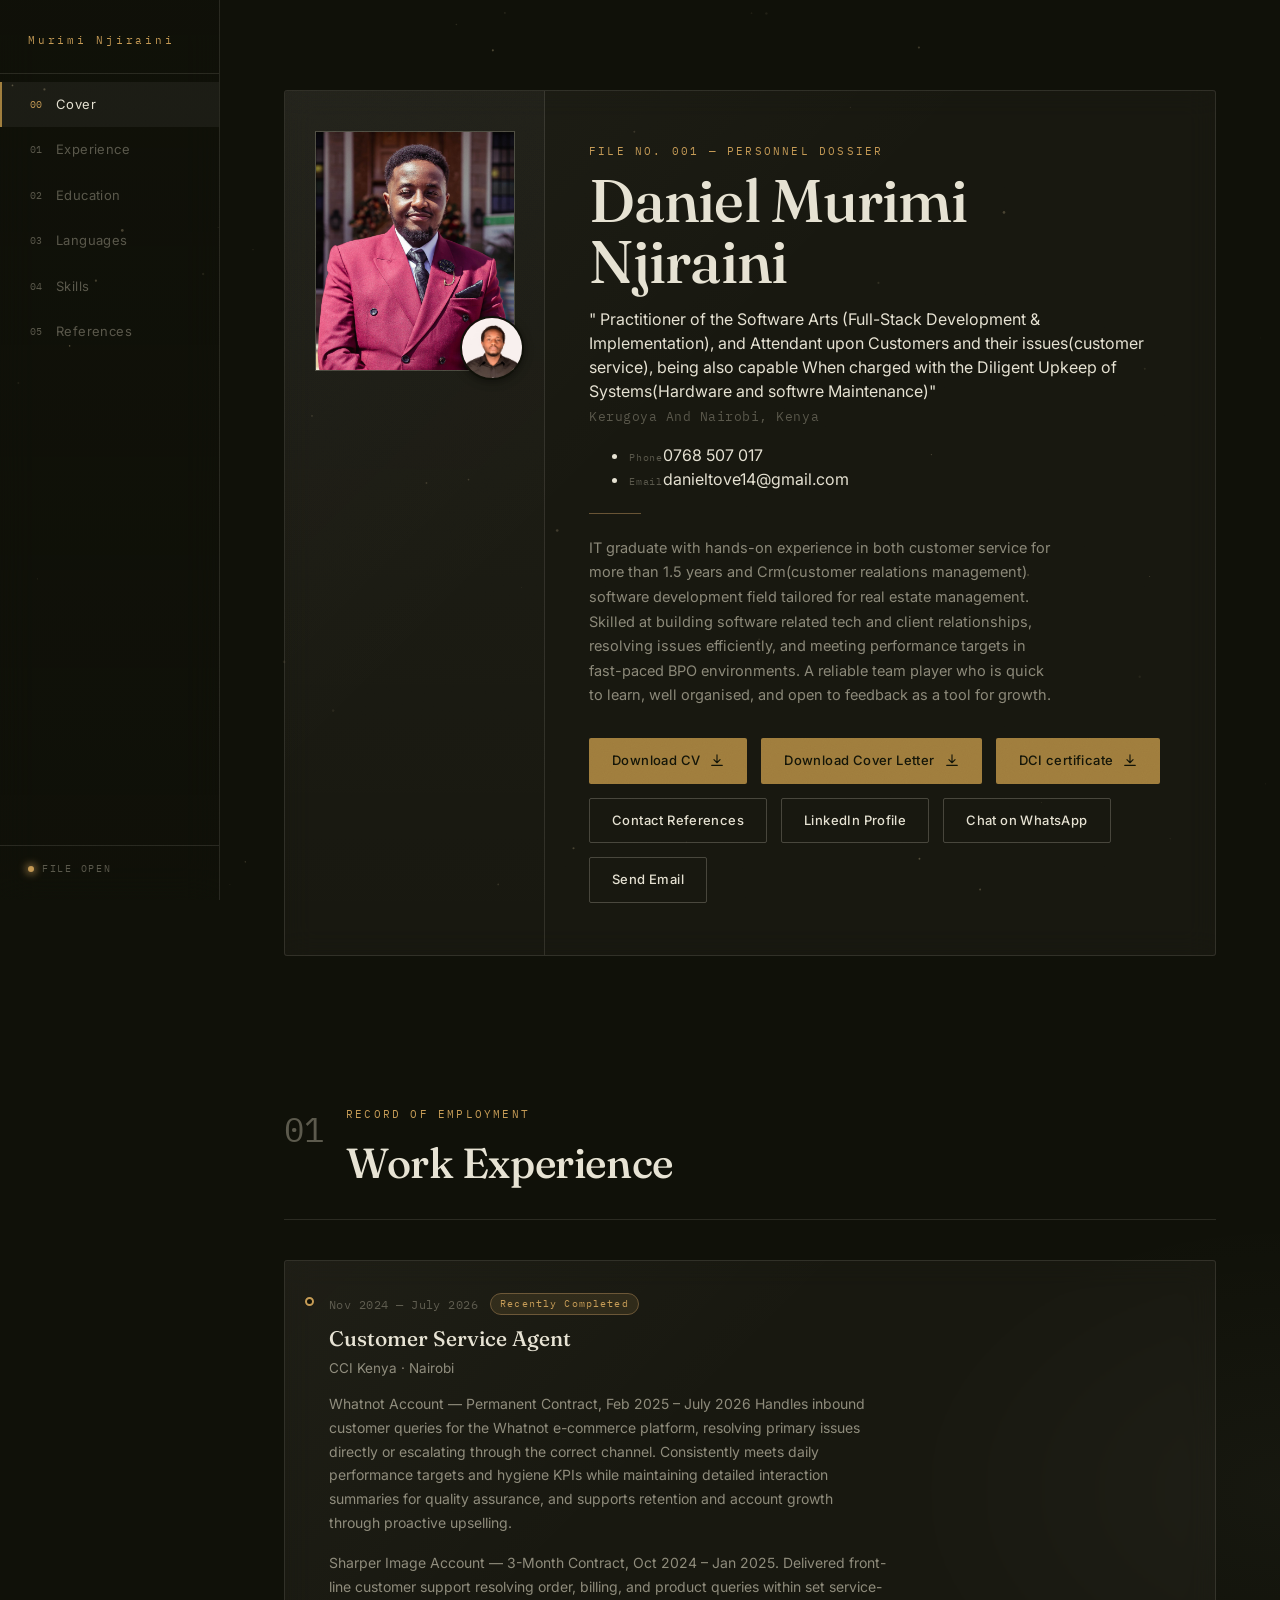
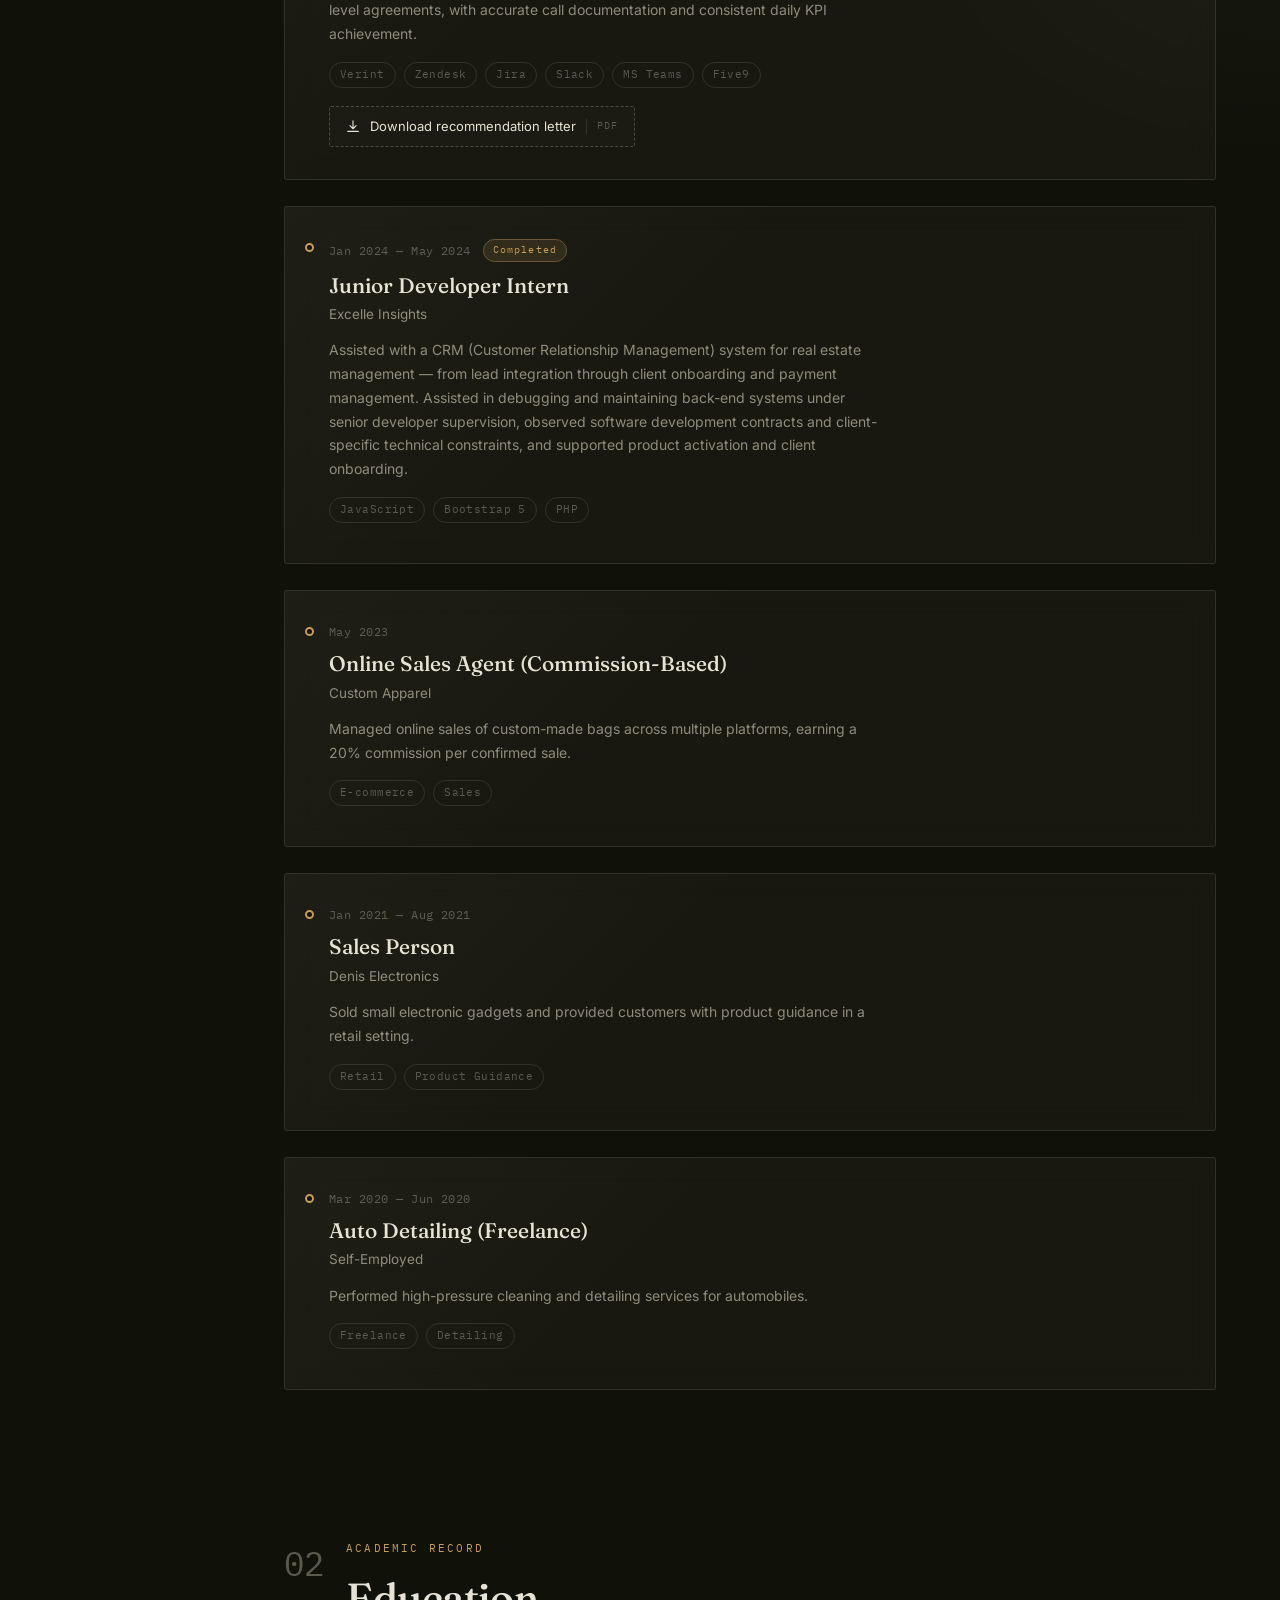
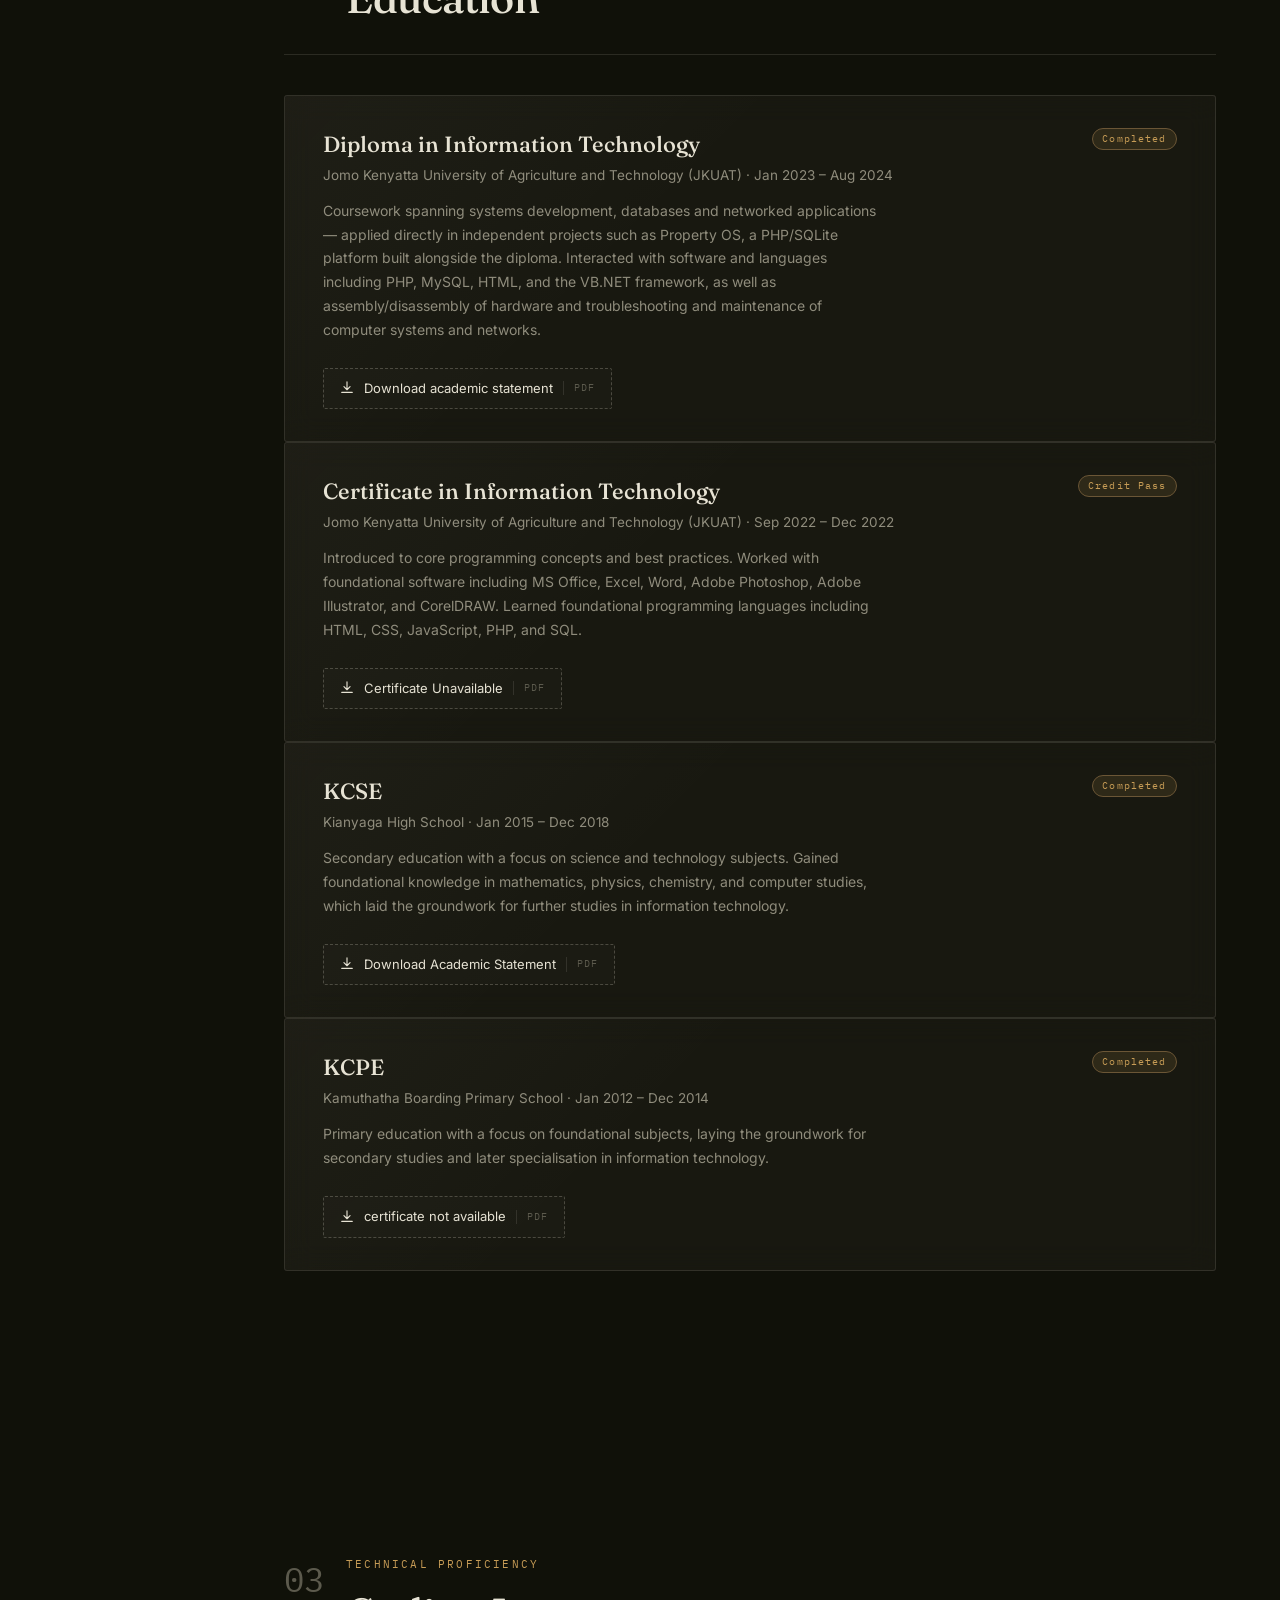
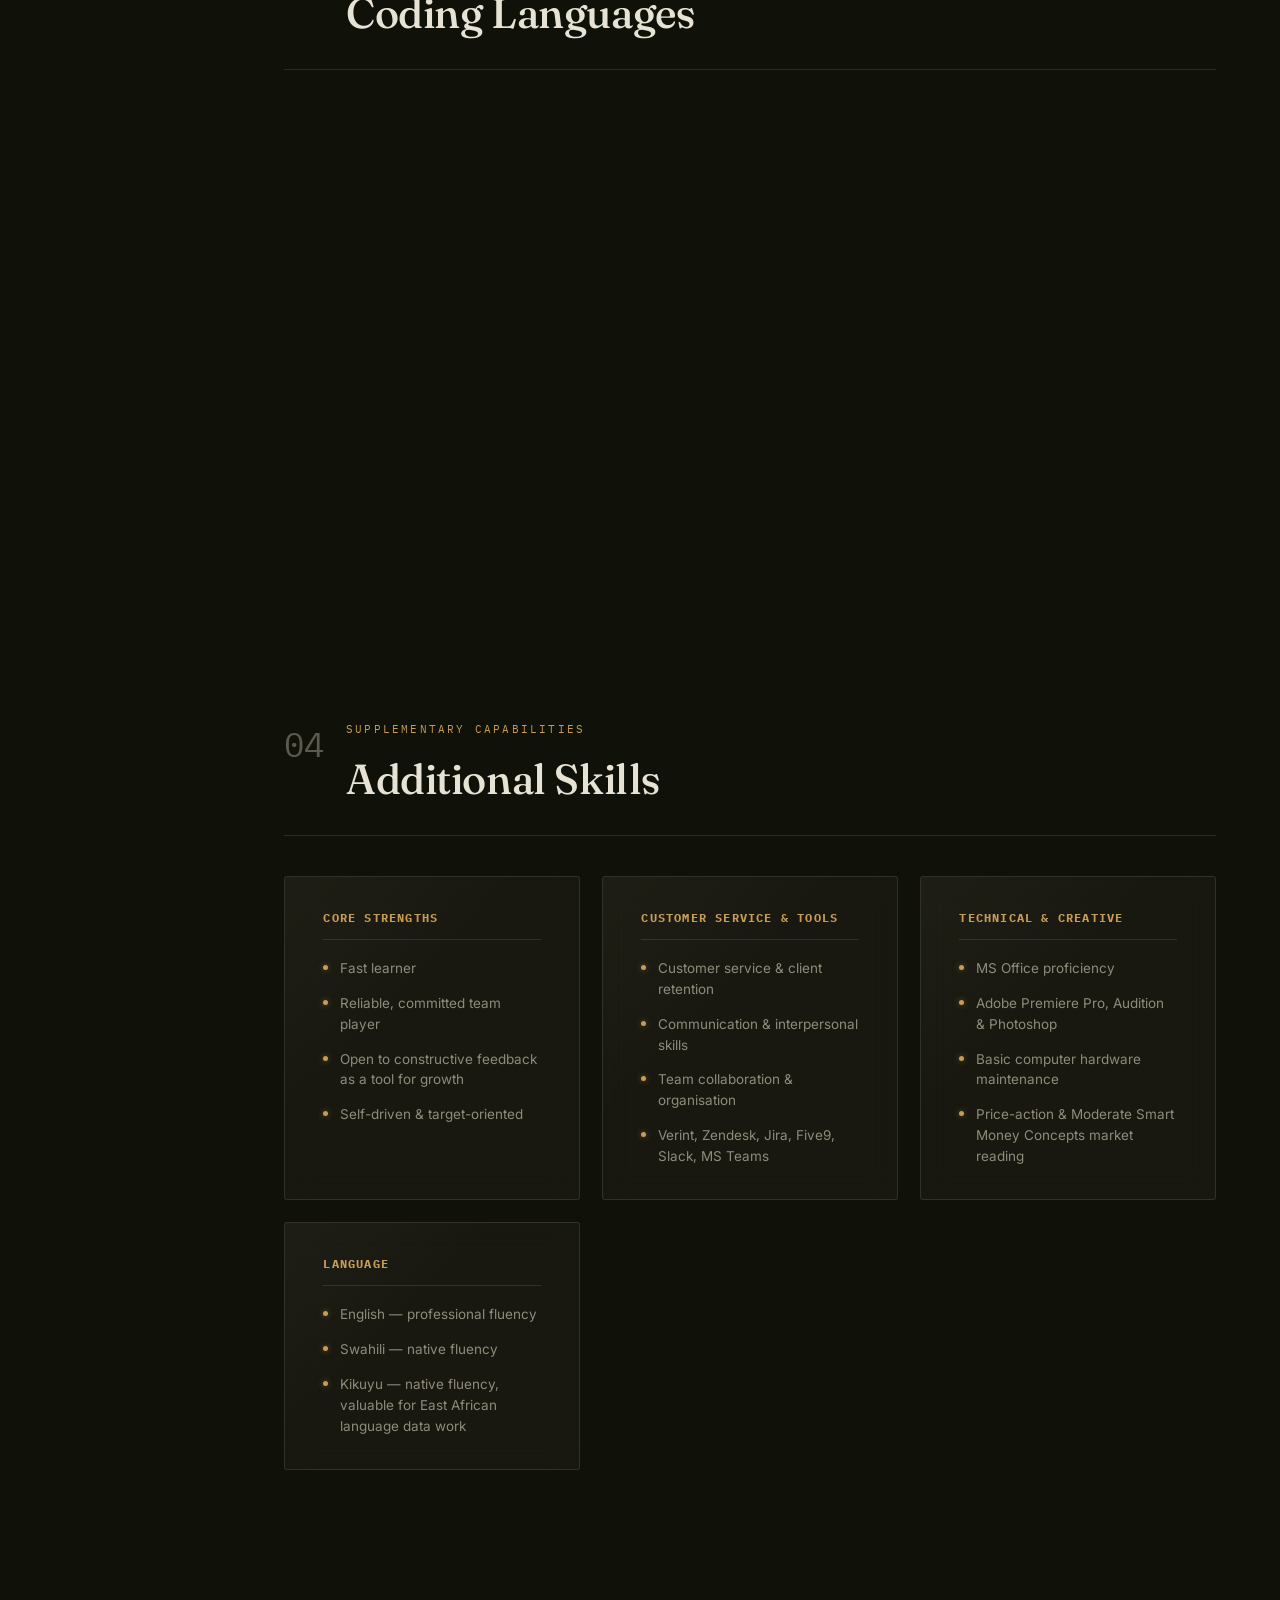
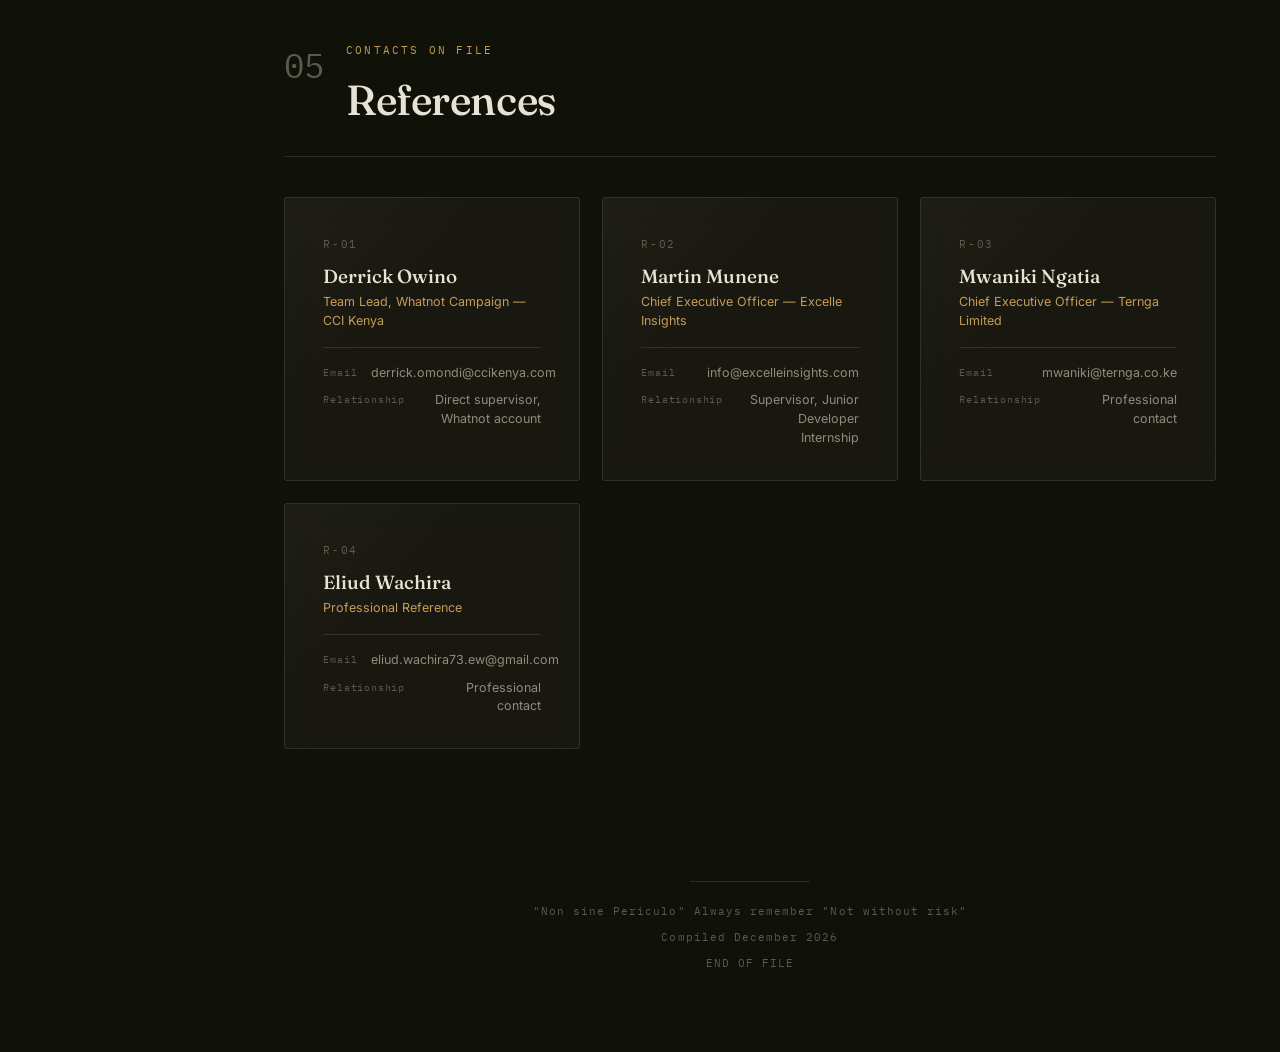
==== commit fc79284b: "Update index.html update" ====
--- a/index.html
+++ b/index.html
@@ -98,7 +98,7 @@
             
           </p>
           <div class="cover-actions">
-            <a class="btn btn-primary" href="documents/Daniel_Njiraini_CV.pdf" download>
+            <a class="btn btn-primary" href="documents/Daniel_Murimi_Njirainimin1x_CV.pdf" download>
               <span>Download CV</span>
               <svg viewBox="0 0 16 16" class="btn-icon"><path d="M8 1v9m0 0l-3.5-3.5M8 10l3.5-3.5M2 13h12" fill="none" stroke="currentColor" stroke-width="1.3" stroke-linecap="round" stroke-linejoin="round"/></svg>
             </a>
@@ -110,7 +110,7 @@
               <svg viewBox="0 0 16 16" class="btn-icon"><path d="M8 1v9m0 0l-3.5-3.5M8 10l3.5-3.5M2 13h12" fill="none" stroke="currentColor" stroke-width="1.3" stroke-linecap="round" stroke-linejoin="round"/></svg></a>
             <a class="btn btn-ghost" href="#references" data-scroll="references"><span>Contact References</span></a>
             <a class="btn btn-ghost" href="https://linkedin.com/in/yourprofile" target="_blank"><span>LinkedIn Profile</span></a>
-            <a class="btn btn-ghost" href="https://wa.me/0768507017" target="_blank"><span>Chat on WhatsApp</span></a>
+            <a class="btn btn-ghost" href="https://wa.me/+254768507017" target="_blank"><span>Chat on WhatsApp</span></a>
             <a class="btn btn-ghost" href="mailto:Danieltove14@gmail.com"><span>Send Email</span></a>
 
           </div>
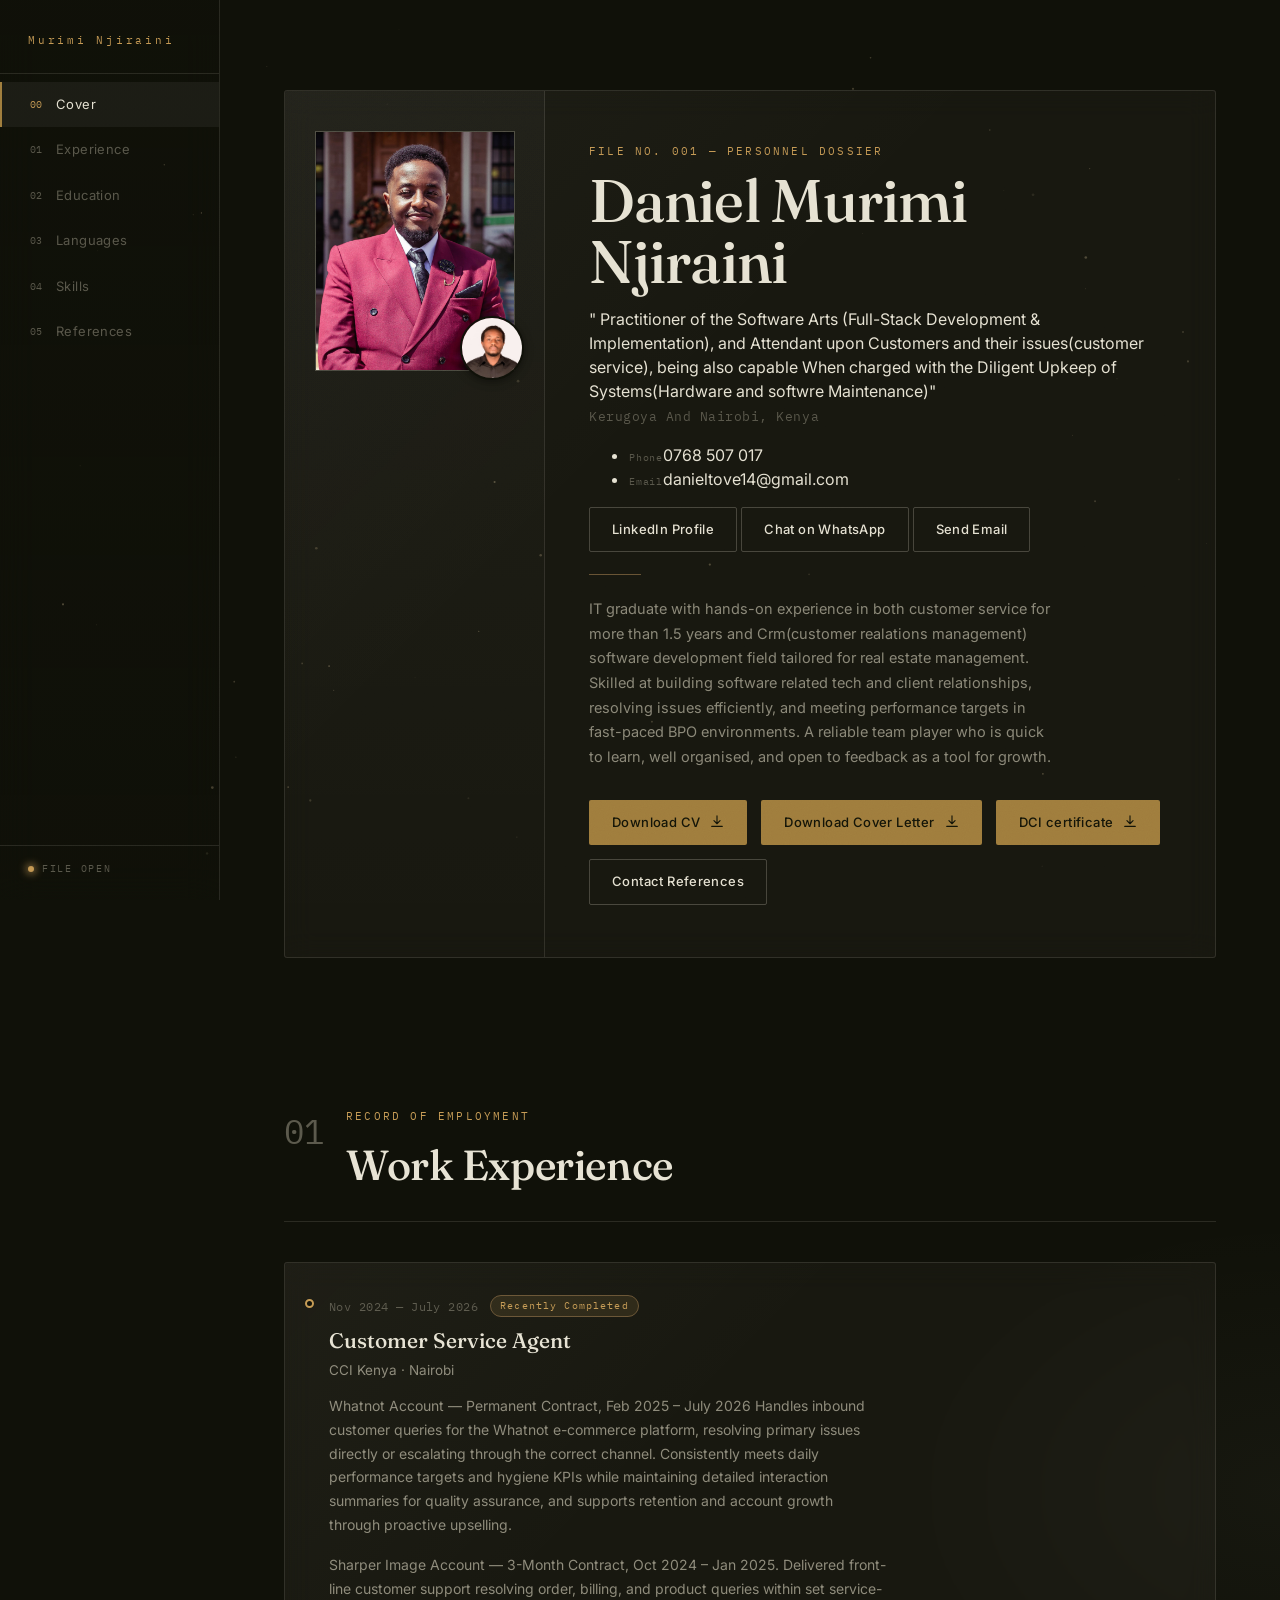
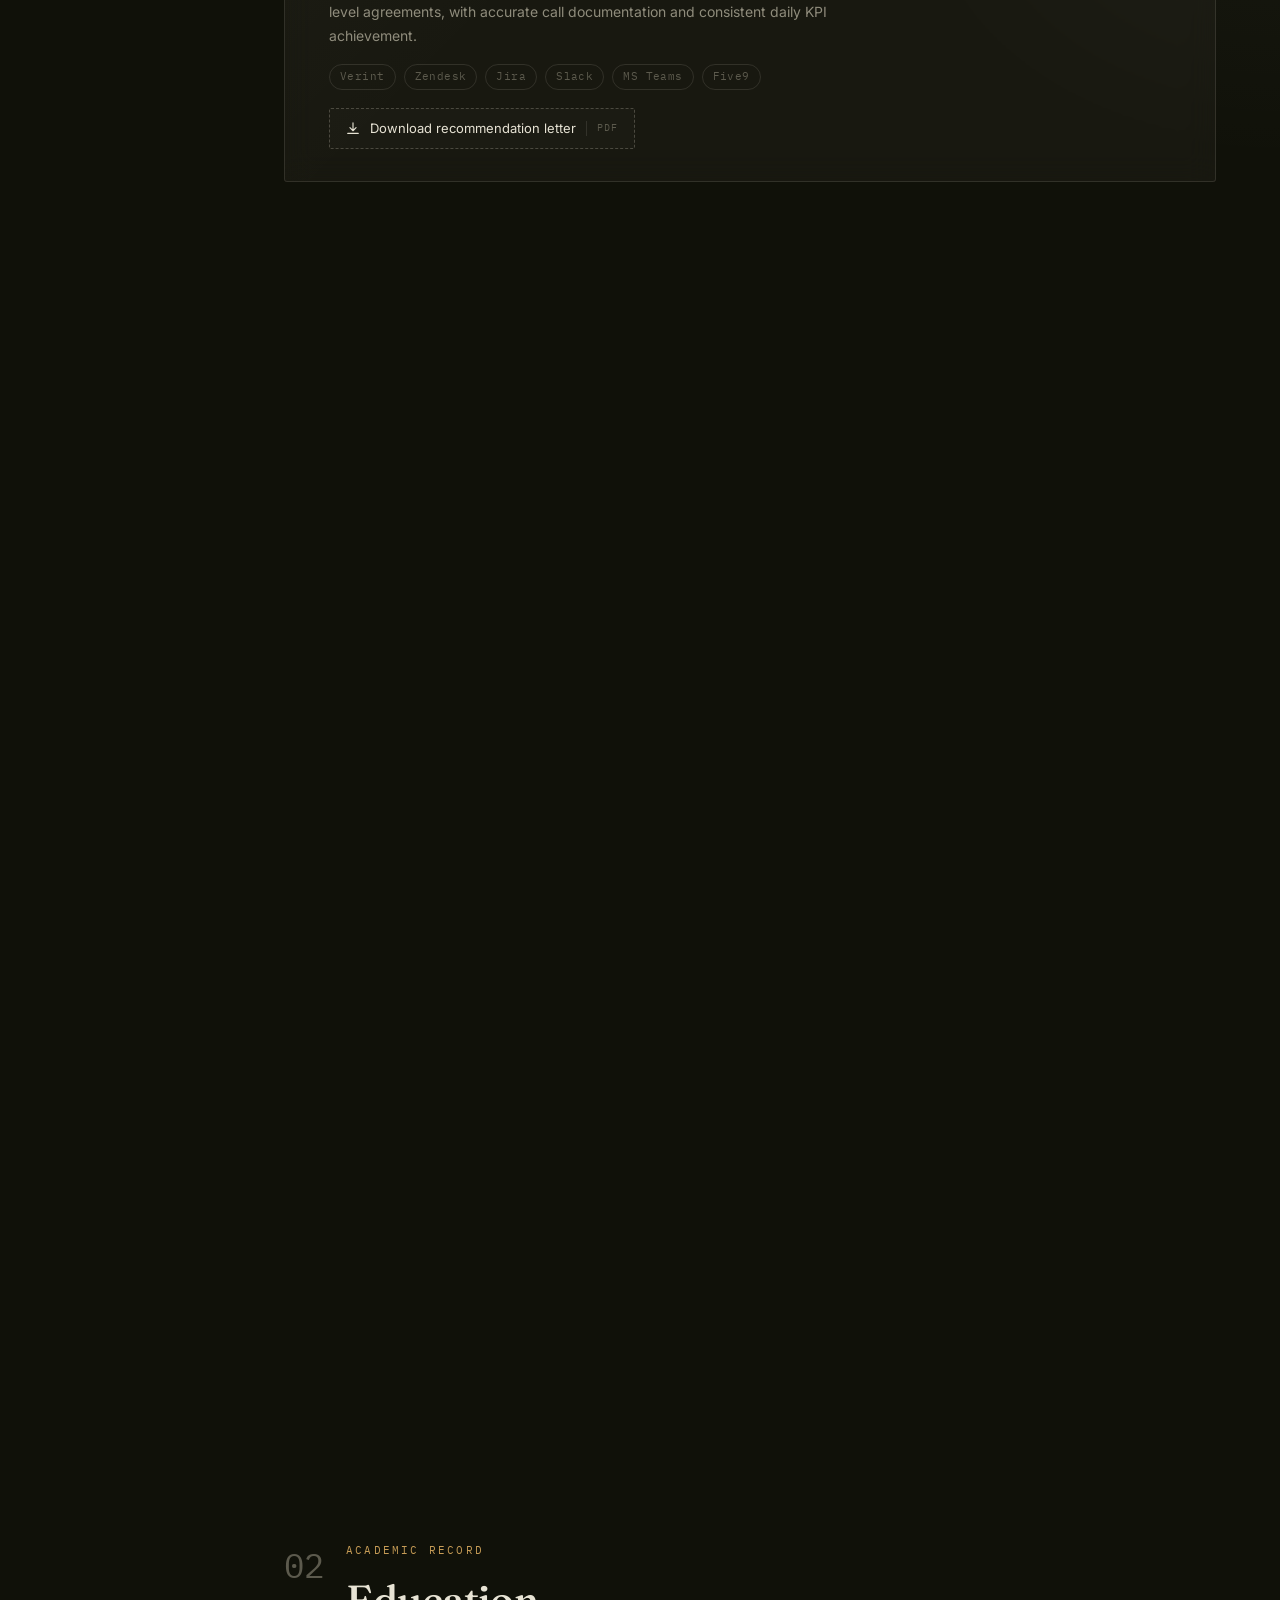
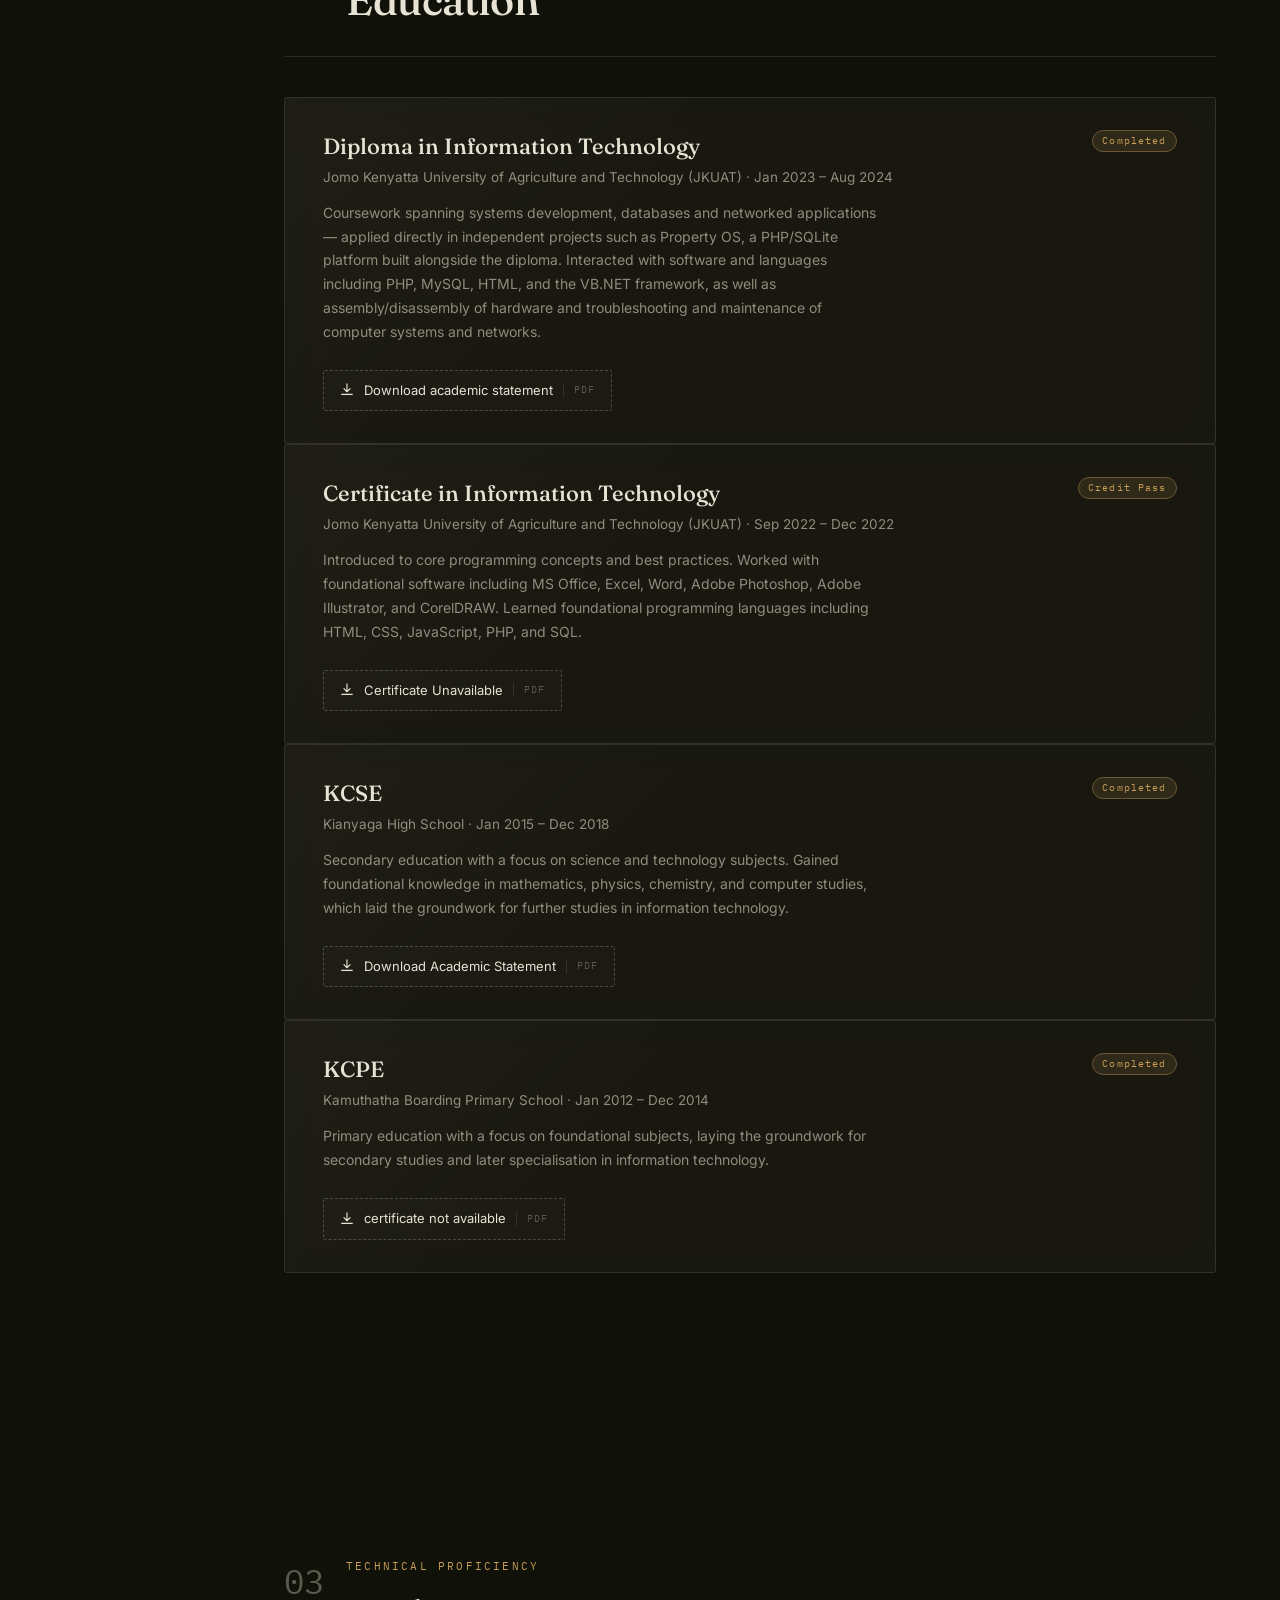
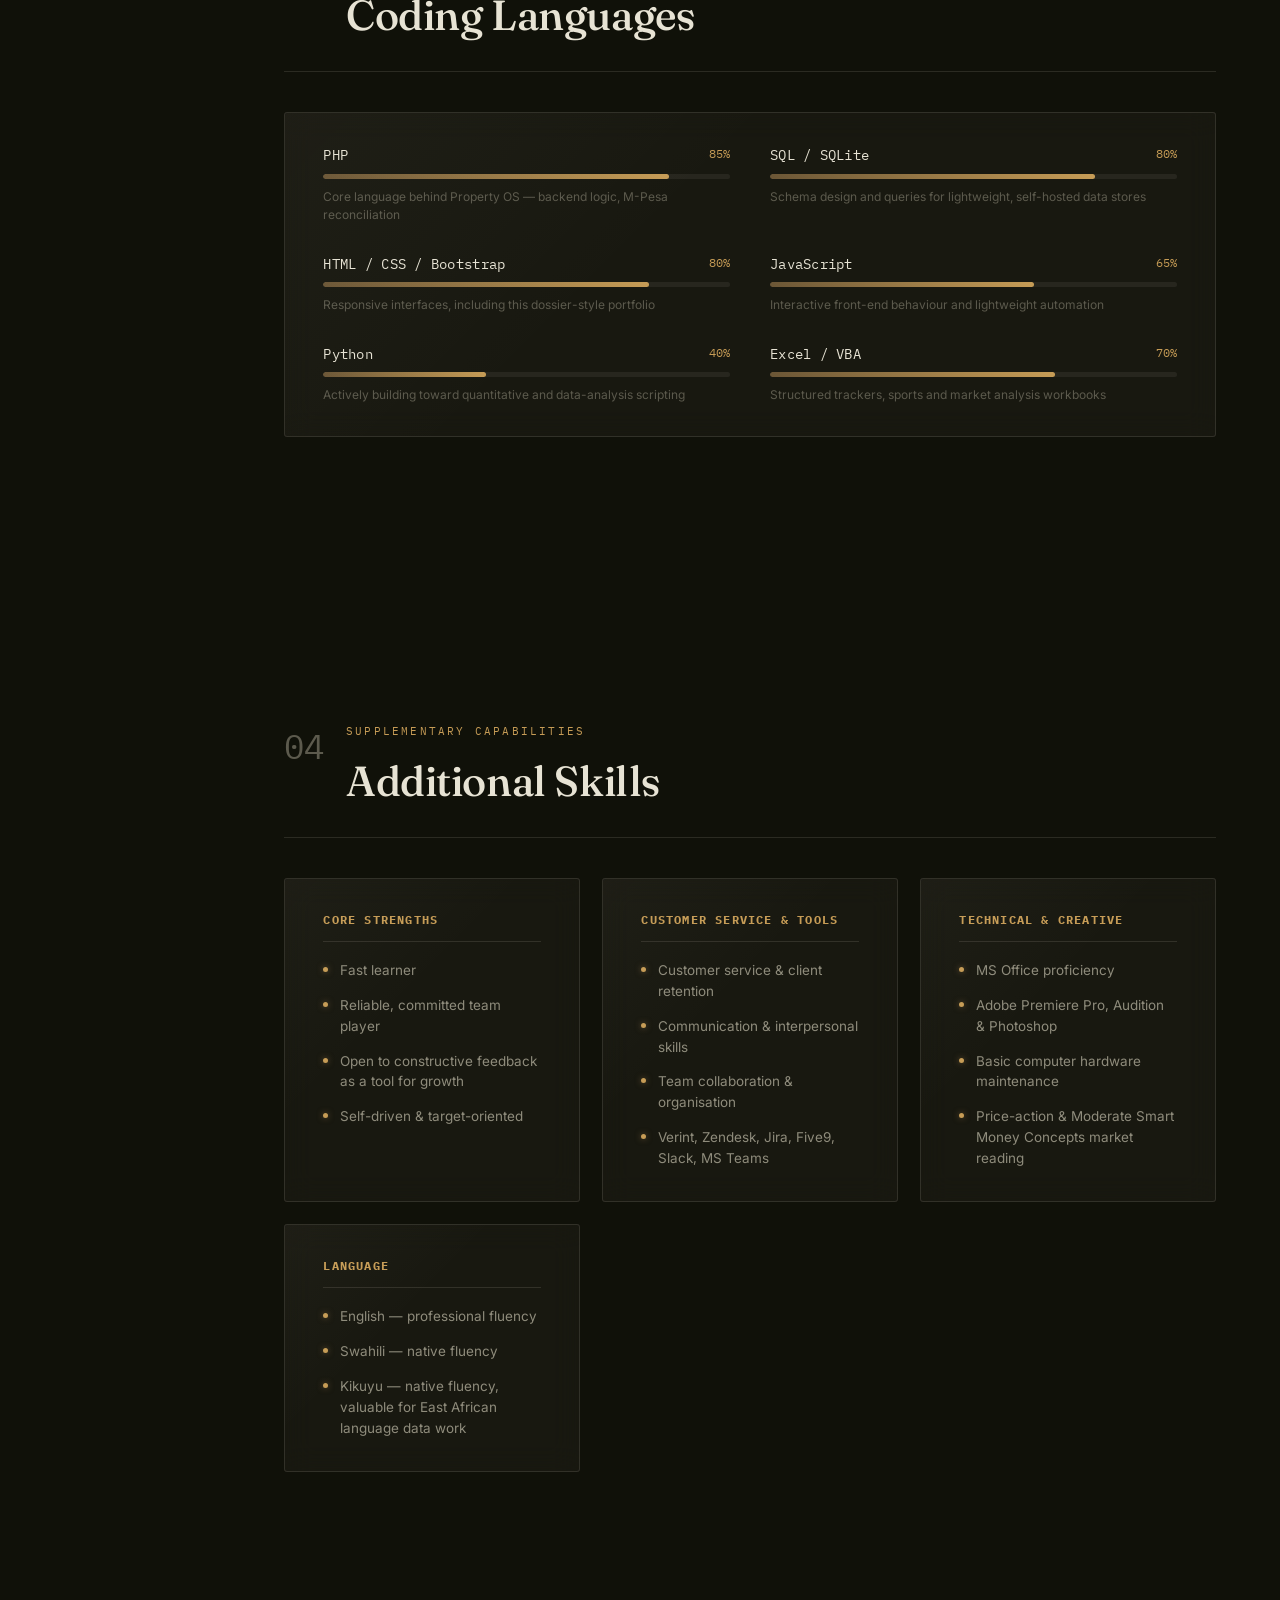
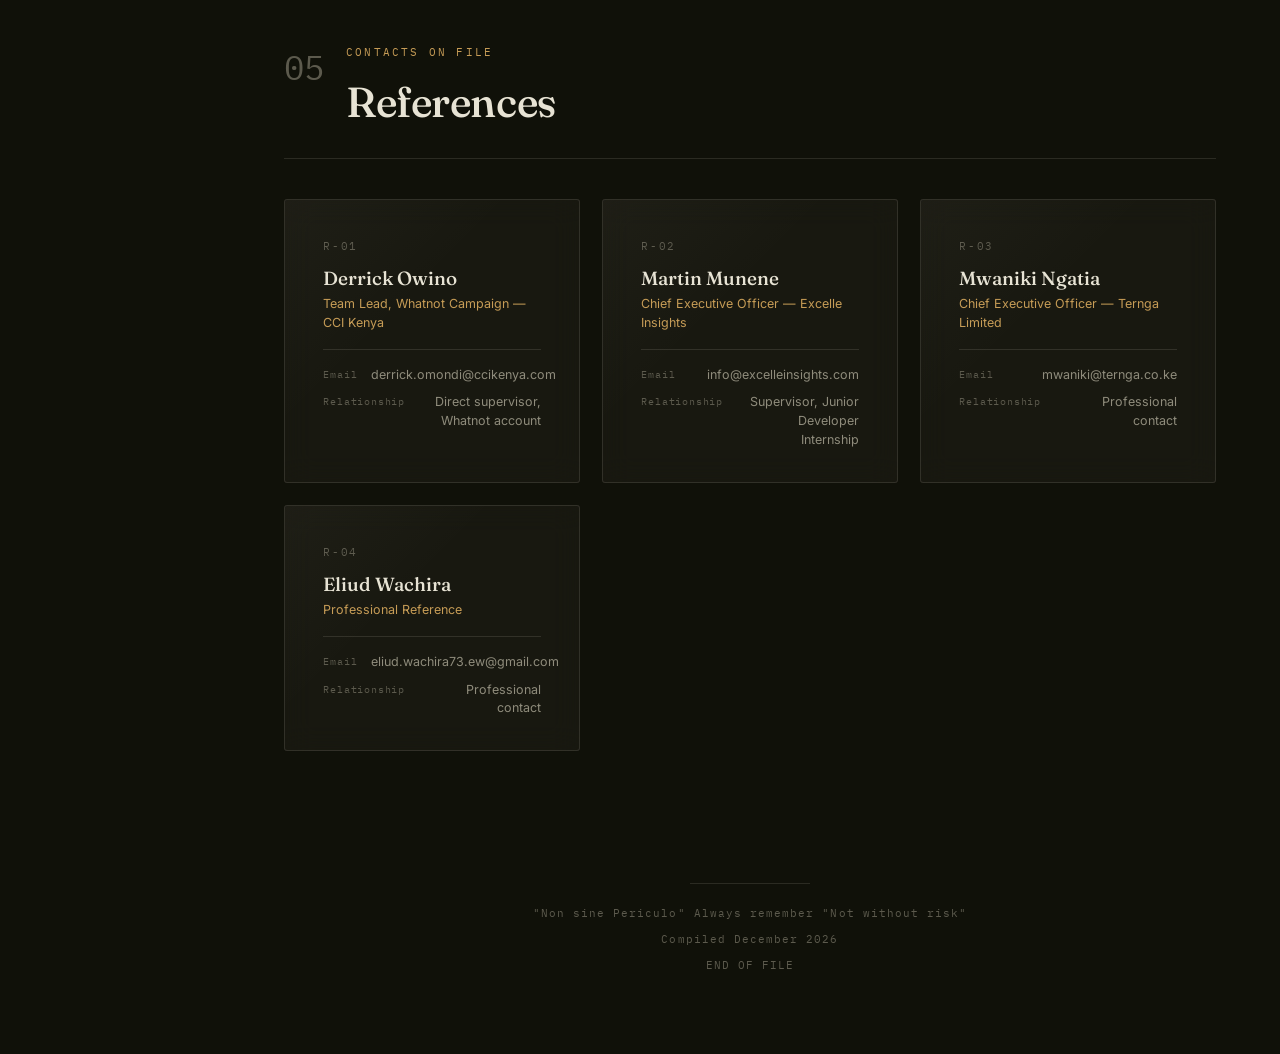
==== commit a43056f7: "Update index.html up" ====
--- a/index.html
+++ b/index.html
@@ -87,8 +87,13 @@
             <li><span class="ref-label">Phone</span><span>0768 507 017</span></li>
             <li><span class="ref-label">Email</span><span>danieltove14@gmail.com</span></li>
           </ul>
+            <a class="btn btn-ghost" href="https://linkedin.com/in/murimi-mn-njiraini000" target="_blank"><span>LinkedIn Profile</span></a>
+            <a class="btn btn-ghost" href="https://wa.me/+254768507017" target="_blank"><span>Chat on WhatsApp</span></a>
+            <a class="btn btn-ghost" href="mailto:Danieltove14@gmail.com"><span>Send Email</span></a>
+          
           <div class="cover-divider"></div>
           <p class="cover-summary">
+            
             
             IT graduate with hands-on experience in both customer service for more than 1.5 years and Crm(customer realations management) software development field tailored for real estate management.
             
@@ -109,9 +114,7 @@
               <span> DCI certificate</span>
               <svg viewBox="0 0 16 16" class="btn-icon"><path d="M8 1v9m0 0l-3.5-3.5M8 10l3.5-3.5M2 13h12" fill="none" stroke="currentColor" stroke-width="1.3" stroke-linecap="round" stroke-linejoin="round"/></svg></a>
             <a class="btn btn-ghost" href="#references" data-scroll="references"><span>Contact References</span></a>
-            <a class="btn btn-ghost" href="https://linkedin.com/in/yourprofile" target="_blank"><span>LinkedIn Profile</span></a>
-            <a class="btn btn-ghost" href="https://wa.me/+254768507017" target="_blank"><span>Chat on WhatsApp</span></a>
-            <a class="btn btn-ghost" href="mailto:Danieltove14@gmail.com"><span>Send Email</span></a>
+
 
           </div>
         </div>
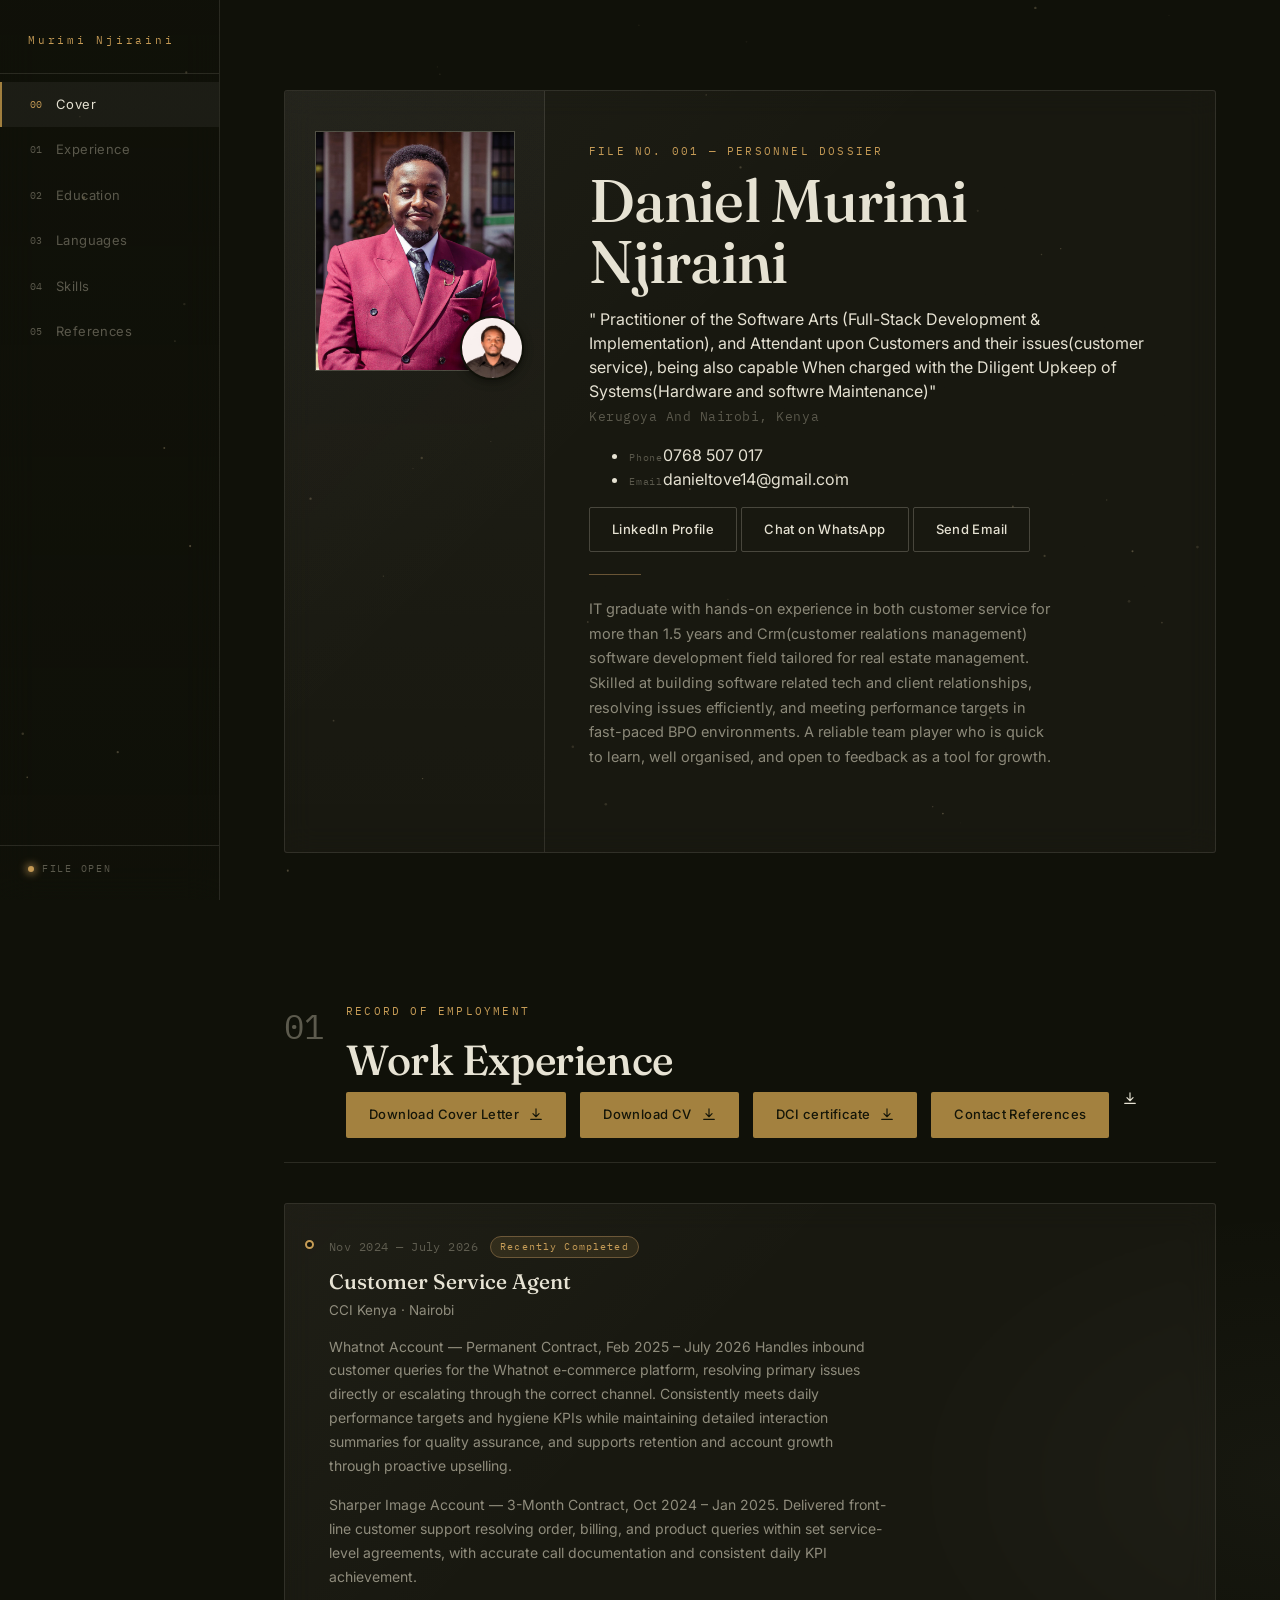
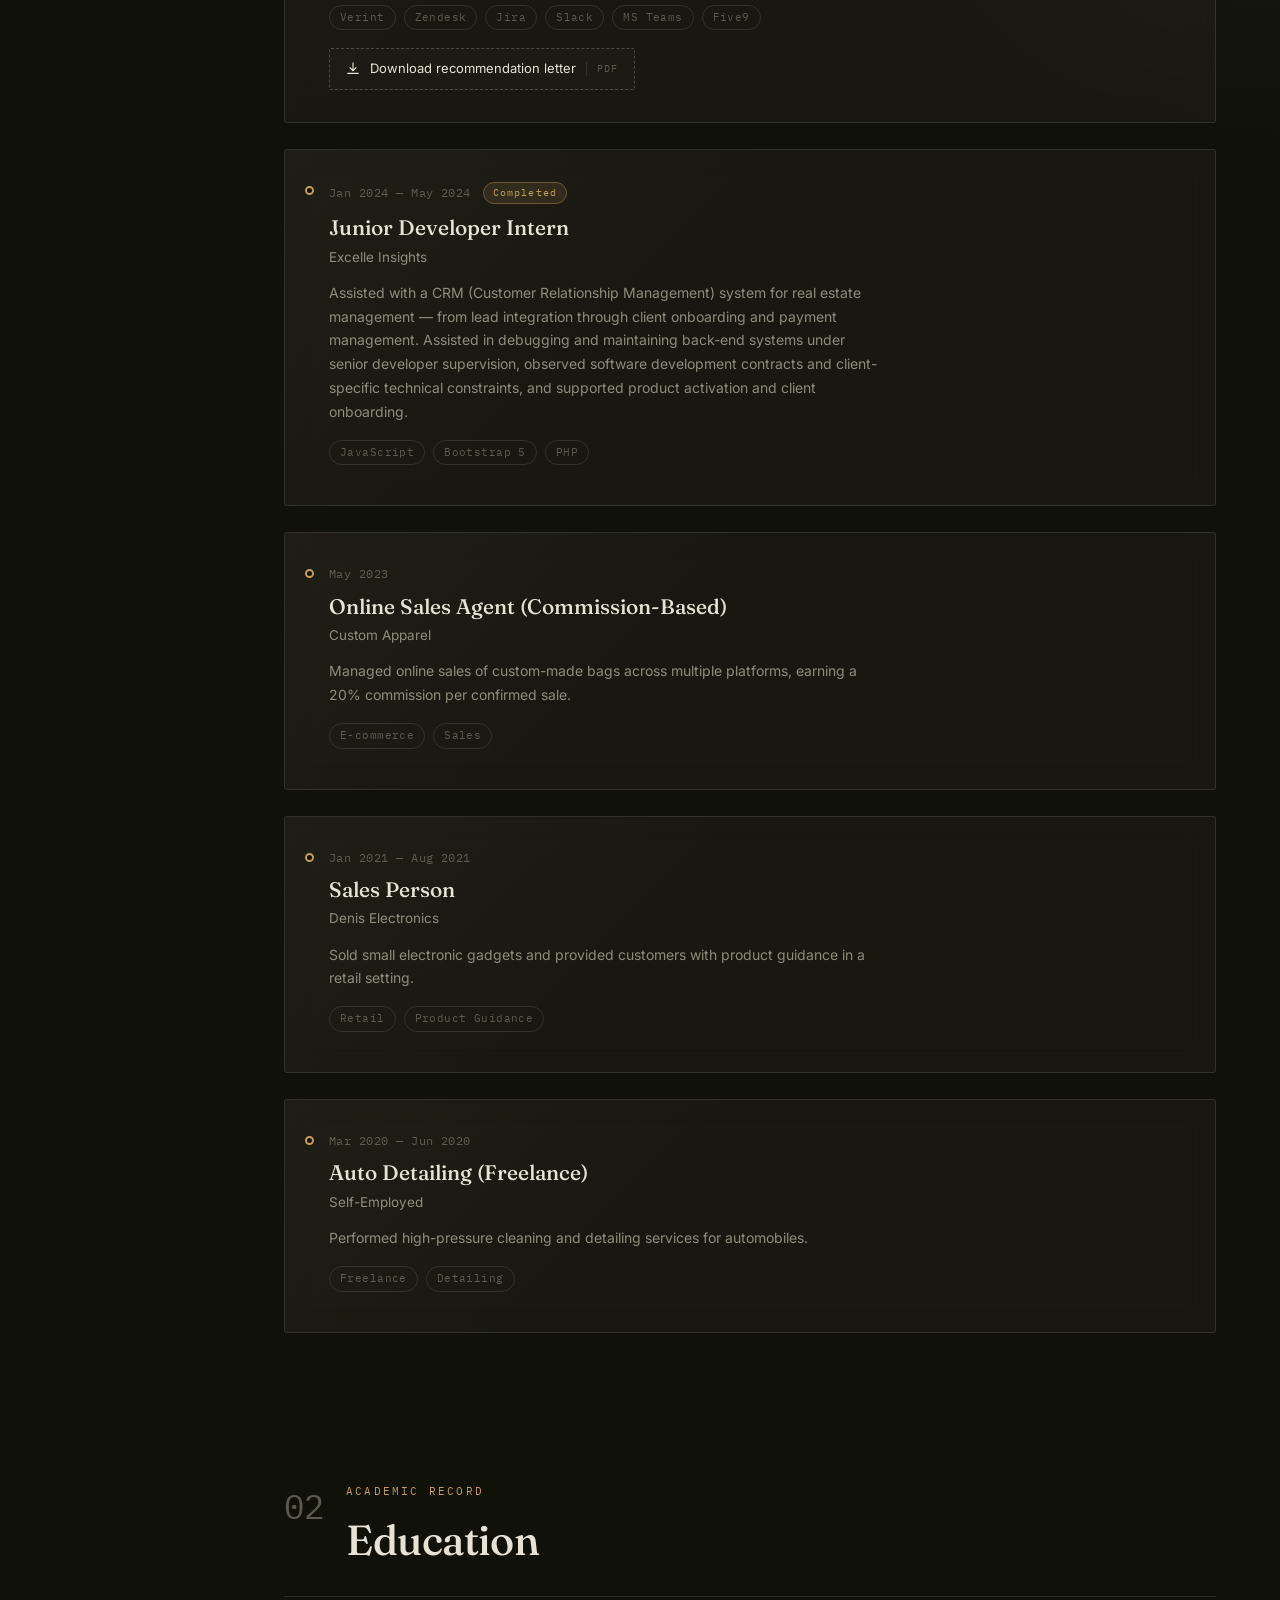
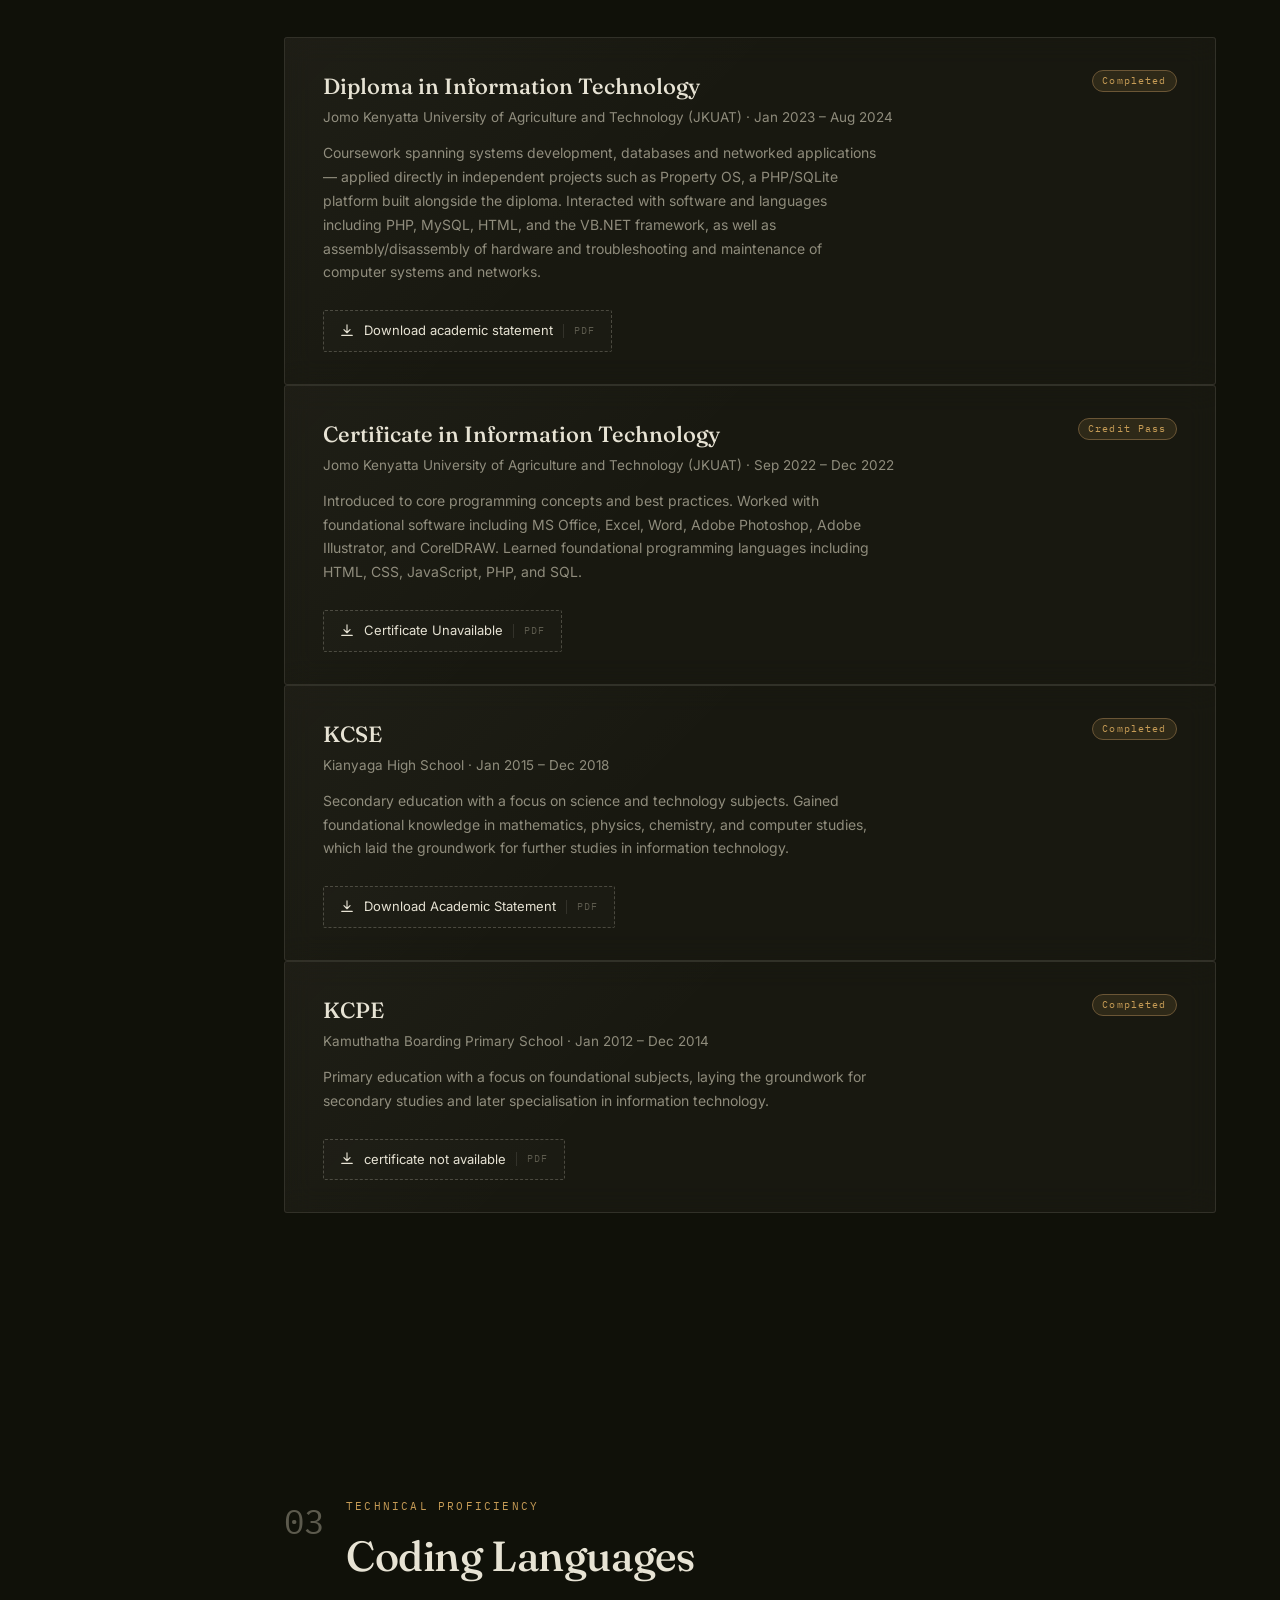
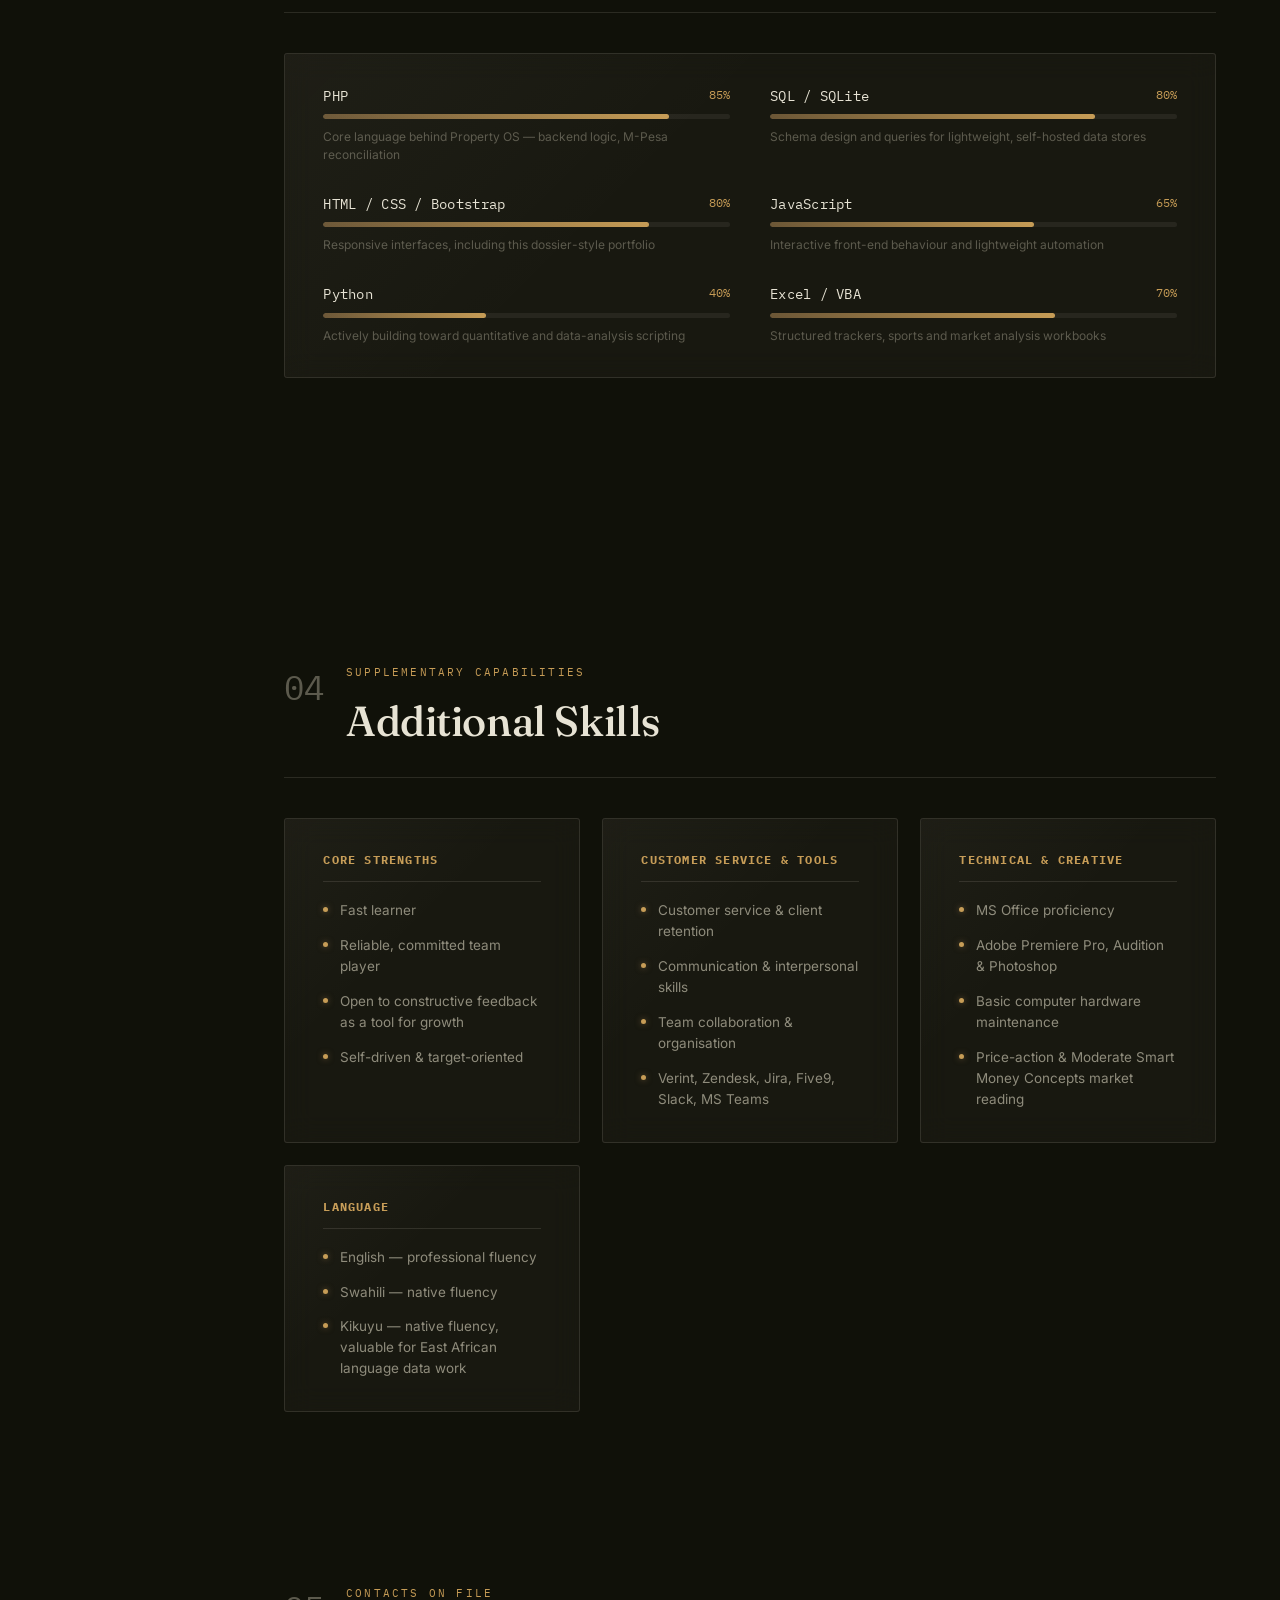
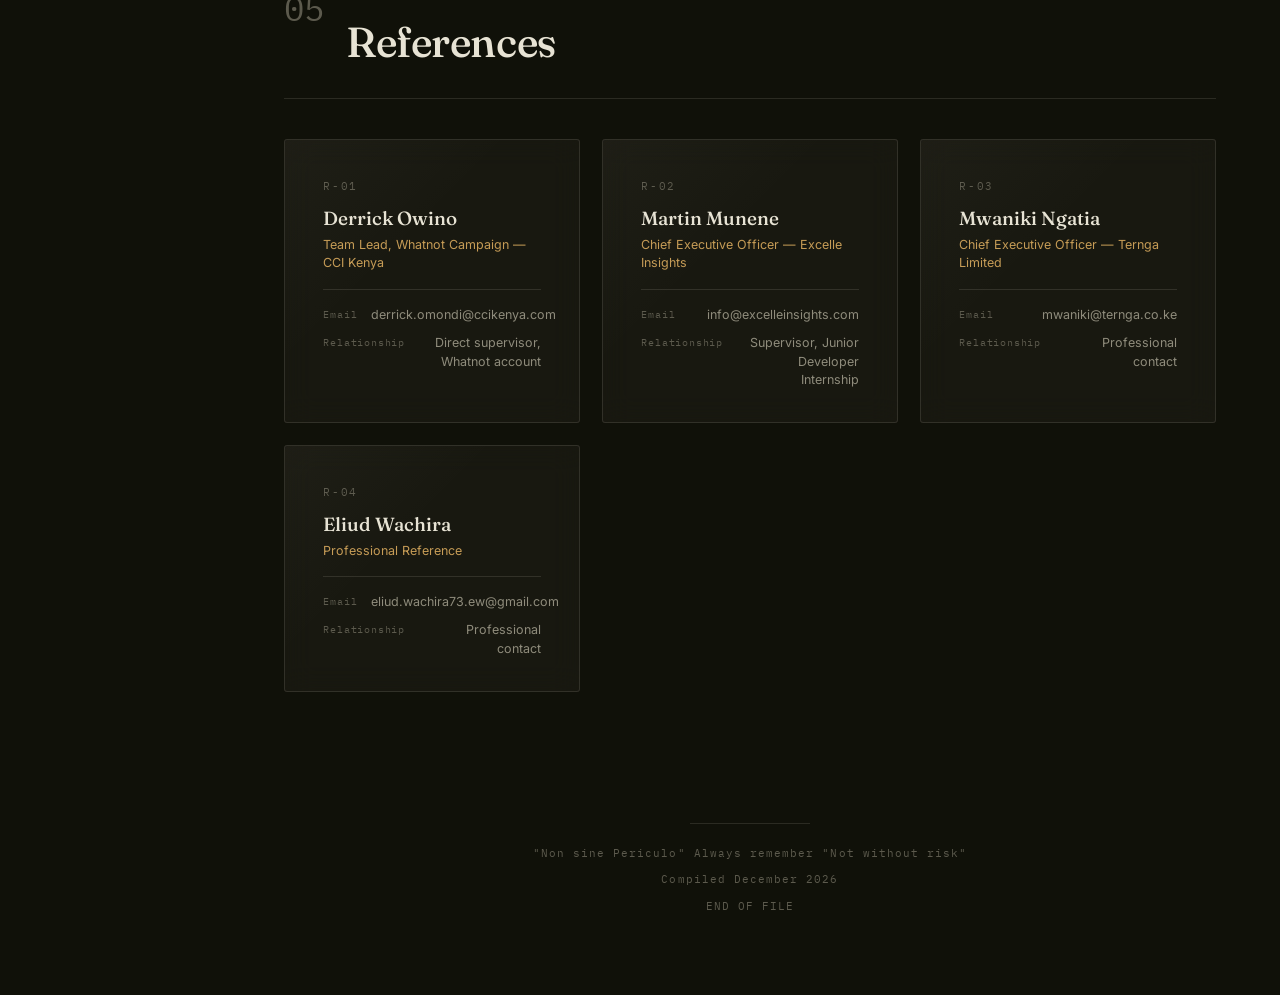
==== commit e2b4795c: "Update index.html udate" ====
--- a/index.html
+++ b/index.html
@@ -102,21 +102,7 @@
             learn, well organised, and open to feedback as a tool for growth.
             
           </p>
-          <div class="cover-actions">
-            <a class="btn btn-primary" href="documents/Daniel_Murimi_Njirainimin1x_CV.pdf" download>
-              <span>Download CV</span>
-              <svg viewBox="0 0 16 16" class="btn-icon"><path d="M8 1v9m0 0l-3.5-3.5M8 10l3.5-3.5M2 13h12" fill="none" stroke="currentColor" stroke-width="1.3" stroke-linecap="round" stroke-linejoin="round"/></svg>
-            </a>
-            <a class="btn btn-primary" href="documents/Daniel_Murimi_Njiraini_Cover_Letter-v1.pdf" download>
-              <span>Download Cover Letter </span>
-              <svg viewBox="0 0 16 16" class="btn-icon"><path d="M8 1v9m0 0l-3.5-3.5M8 10l3.5-3.5M2 13h12" fill="none" stroke="currentColor" stroke-width="1.3" stroke-linecap="round" stroke-linejoin="round"/></svg></a>
-            <a class="btn btn-primary" href="documents/PCC-WWS7G4DKP-POLICE CLEARANCE CERTIFICATE WK_copy.pdf" download>
-              <span> DCI certificate</span>
-              <svg viewBox="0 0 16 16" class="btn-icon"><path d="M8 1v9m0 0l-3.5-3.5M8 10l3.5-3.5M2 13h12" fill="none" stroke="currentColor" stroke-width="1.3" stroke-linecap="round" stroke-linejoin="round"/></svg></a>
-            <a class="btn btn-ghost" href="#references" data-scroll="references"><span>Contact References</span></a>
-
-
-          </div>
+        
         </div>
       </div>
     </div>
@@ -130,6 +116,28 @@
       <div>
         <p class="eyebrow">RECORD OF EMPLOYMENT</p>
         <h2 class="section-title">Work Experience</h2>
+          <div class="cover-actions">
+          
+             <a class="btn btn-primary" href="documents/Daniel_Murimi_Njiraini_Cover_Letter-v1.pdf" download>
+              <span>Download Cover Letter </span>
+               <svg viewBox="0 0 16 16" class="btn-icon"><path d="M8 1v9m0 0l-3.5-3.5M8 10l3.5-3.5M2 13h12" fill="none" stroke="currentColor" stroke-width="1.3" stroke-linecap="round" stroke-linejoin="round"/></svg></a>
+               
+            <a class="btn btn-primary" href="documents/Daniel_Murimi_Njirainimin1x_CV.pdf" download>
+              <span>Download CV</span>
+              <svg viewBox="0 0 16 16" class="btn-icon"><path d="M8 1v9m0 0l-3.5-3.5M8 10l3.5-3.5M2 13h12" fill="none" stroke="currentColor" stroke-width="1.3" stroke-linecap="round" stroke-linejoin="round"/></svg>
+            </a>
+           
+              
+            <a class="btn btn-primary" href="documents/PCC-WWS7G4DKP-POLICE CLEARANCE CERTIFICATE WK_copy.pdf" download>
+              <span> DCI certificate</span>
+              <svg viewBox="0 0 16 16" class="btn-icon"><path d="M8 1v9m0 0l-3.5-3.5M8 10l3.5-3.5M2 13h12" fill="none" stroke="currentColor" stroke-width="1.3" stroke-linecap="round" stroke-linejoin="round"/></svg></a>
+            
+            <a class="btn btn-primary" href="#references" data-scroll="references"><span>Contact References</span></a>
+         <svg viewBox="0 0 16 16" class="btn-icon"><path d="M8 1v9m0 0l-3.5-3.5M8 10l3.5-3.5M2 13h12" fill="none" stroke="currentColor" stroke-width="1.3" stroke-linecap="round" stroke-linejoin="round"/></svg></a>
+
+
+
+          </div>
       </div>
     </div>
 
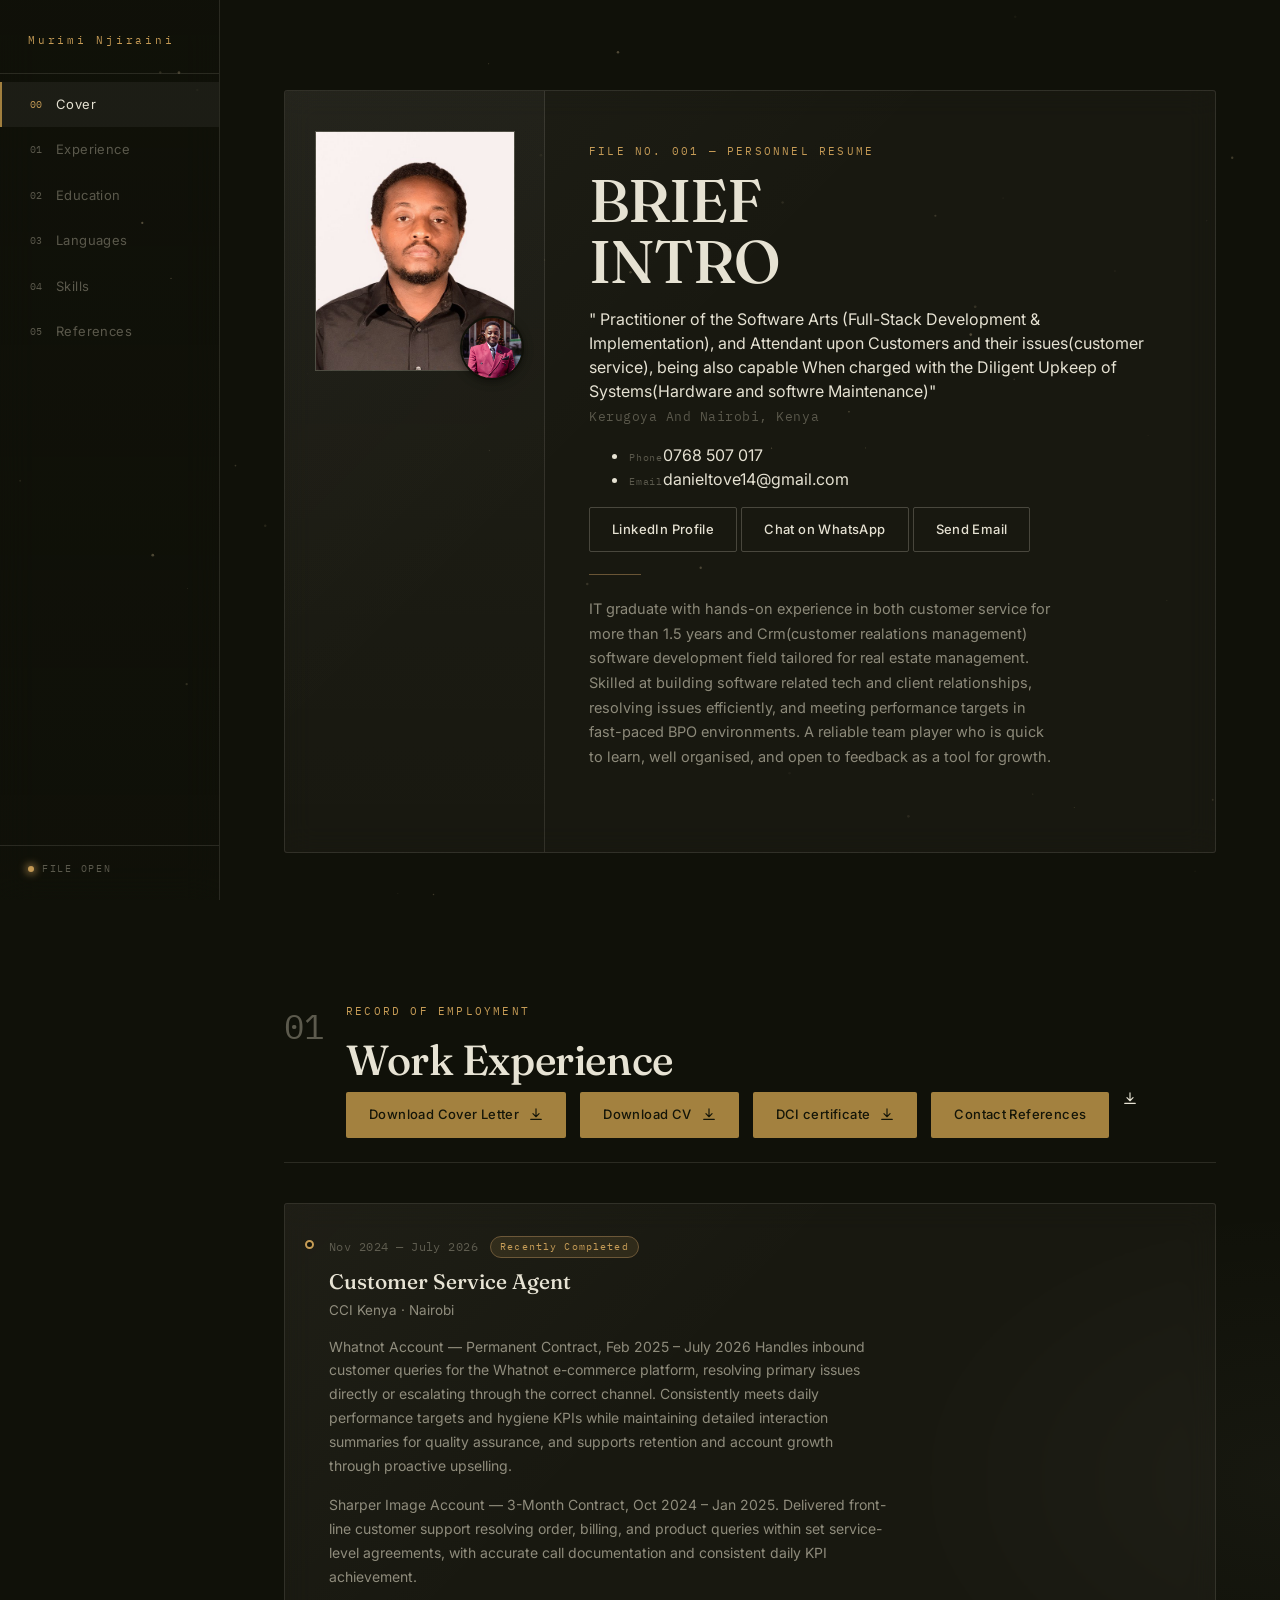
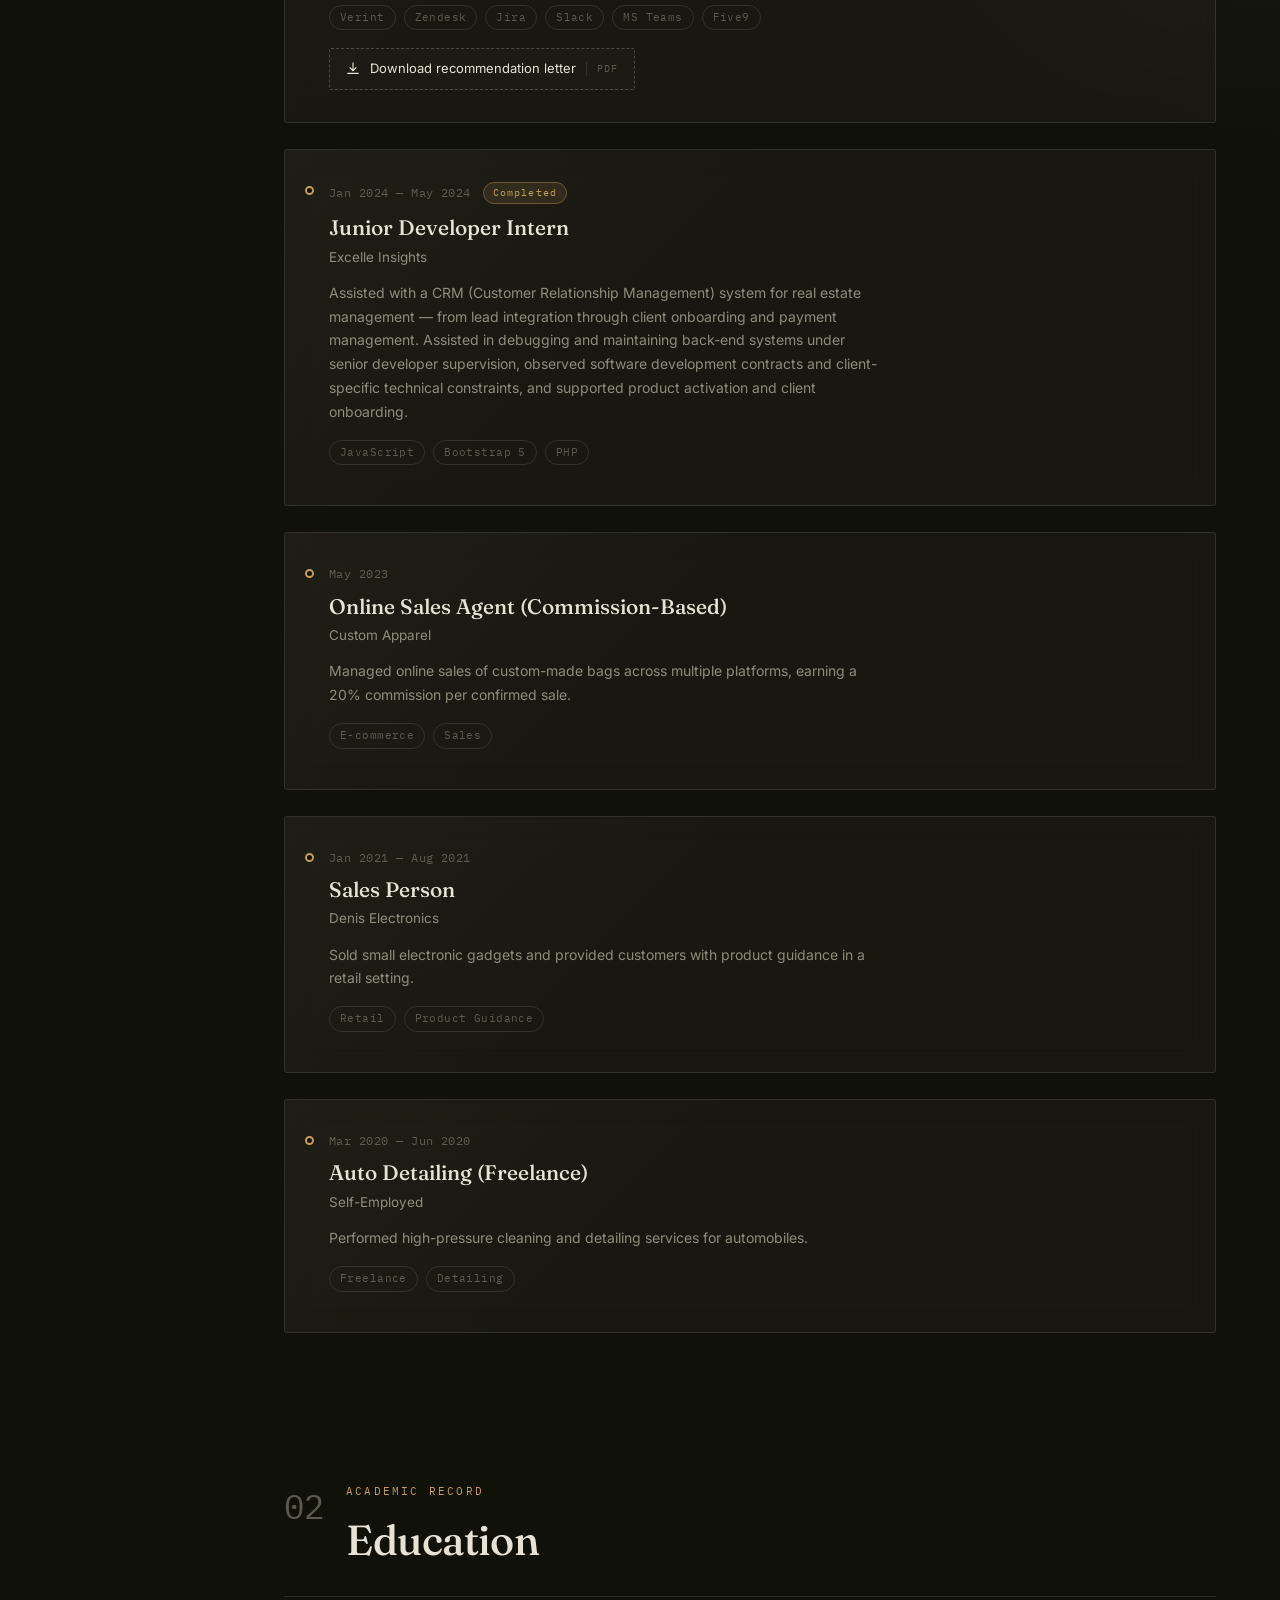
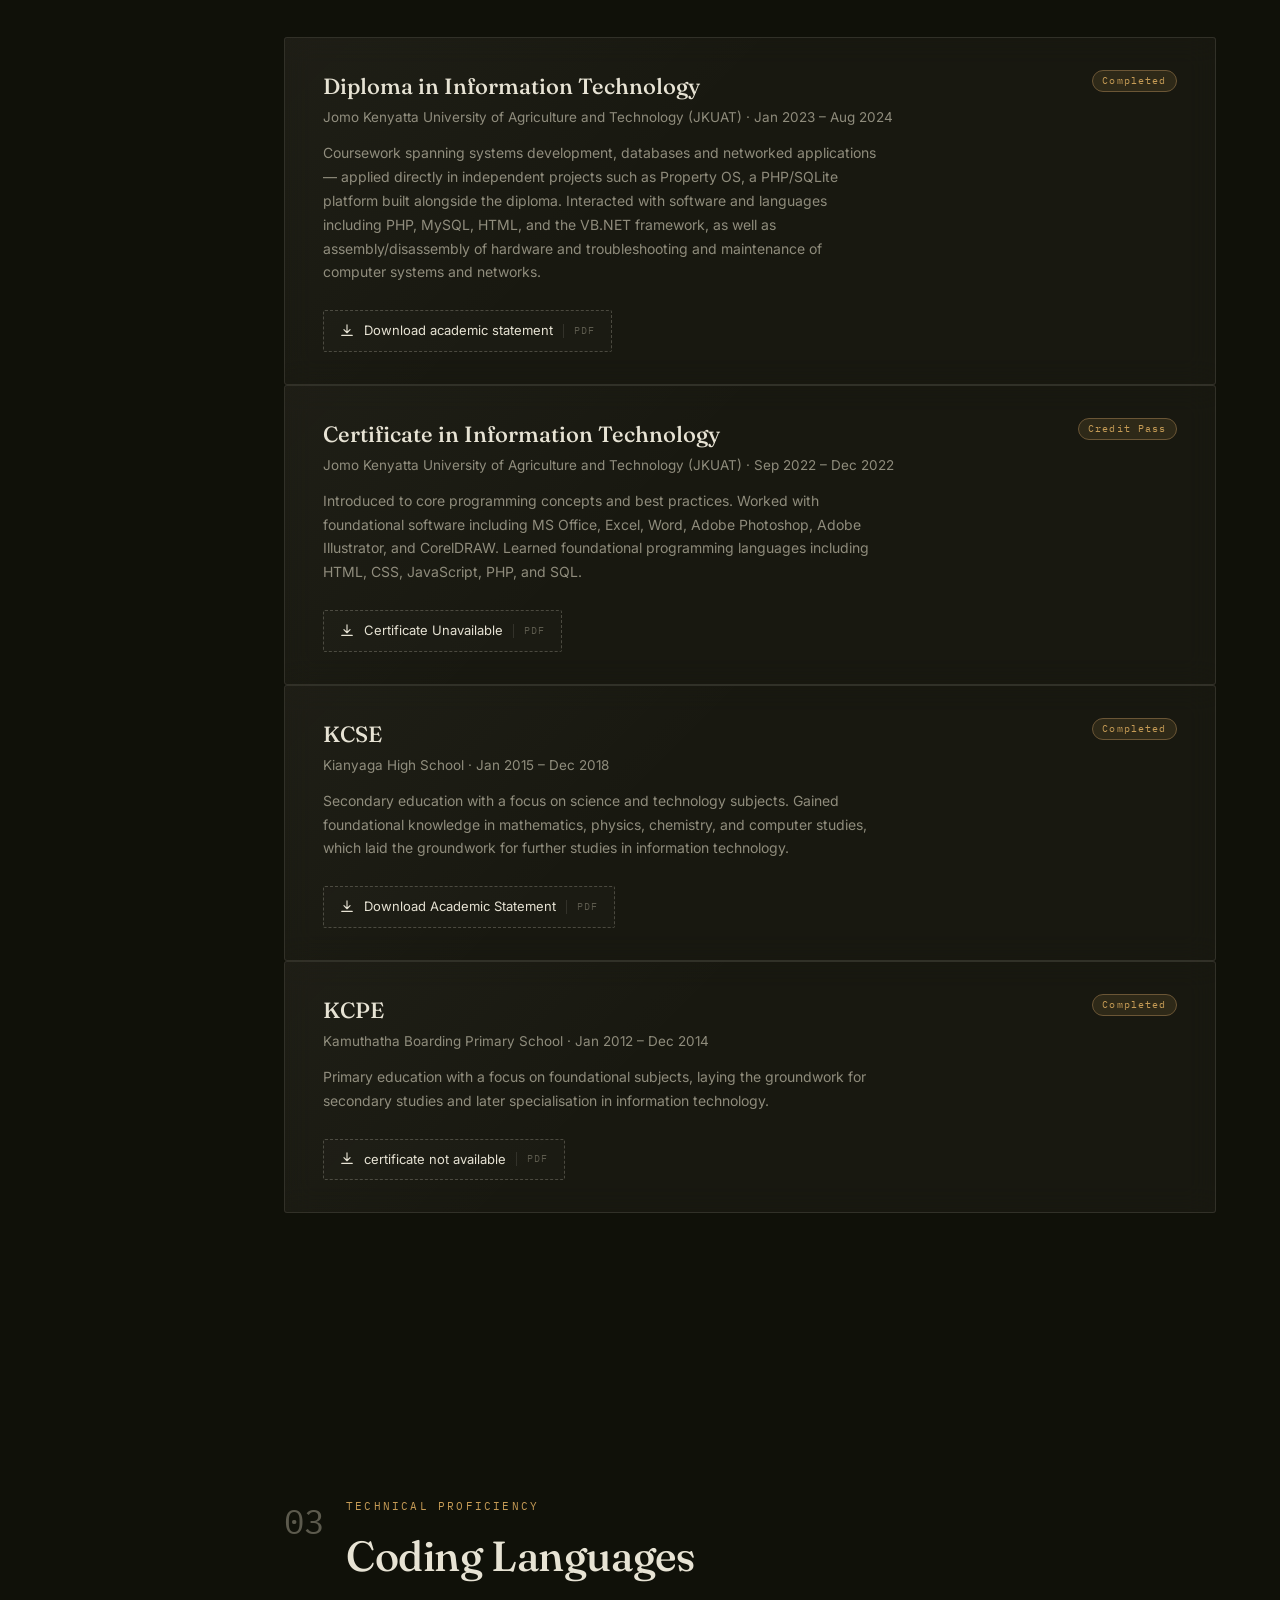
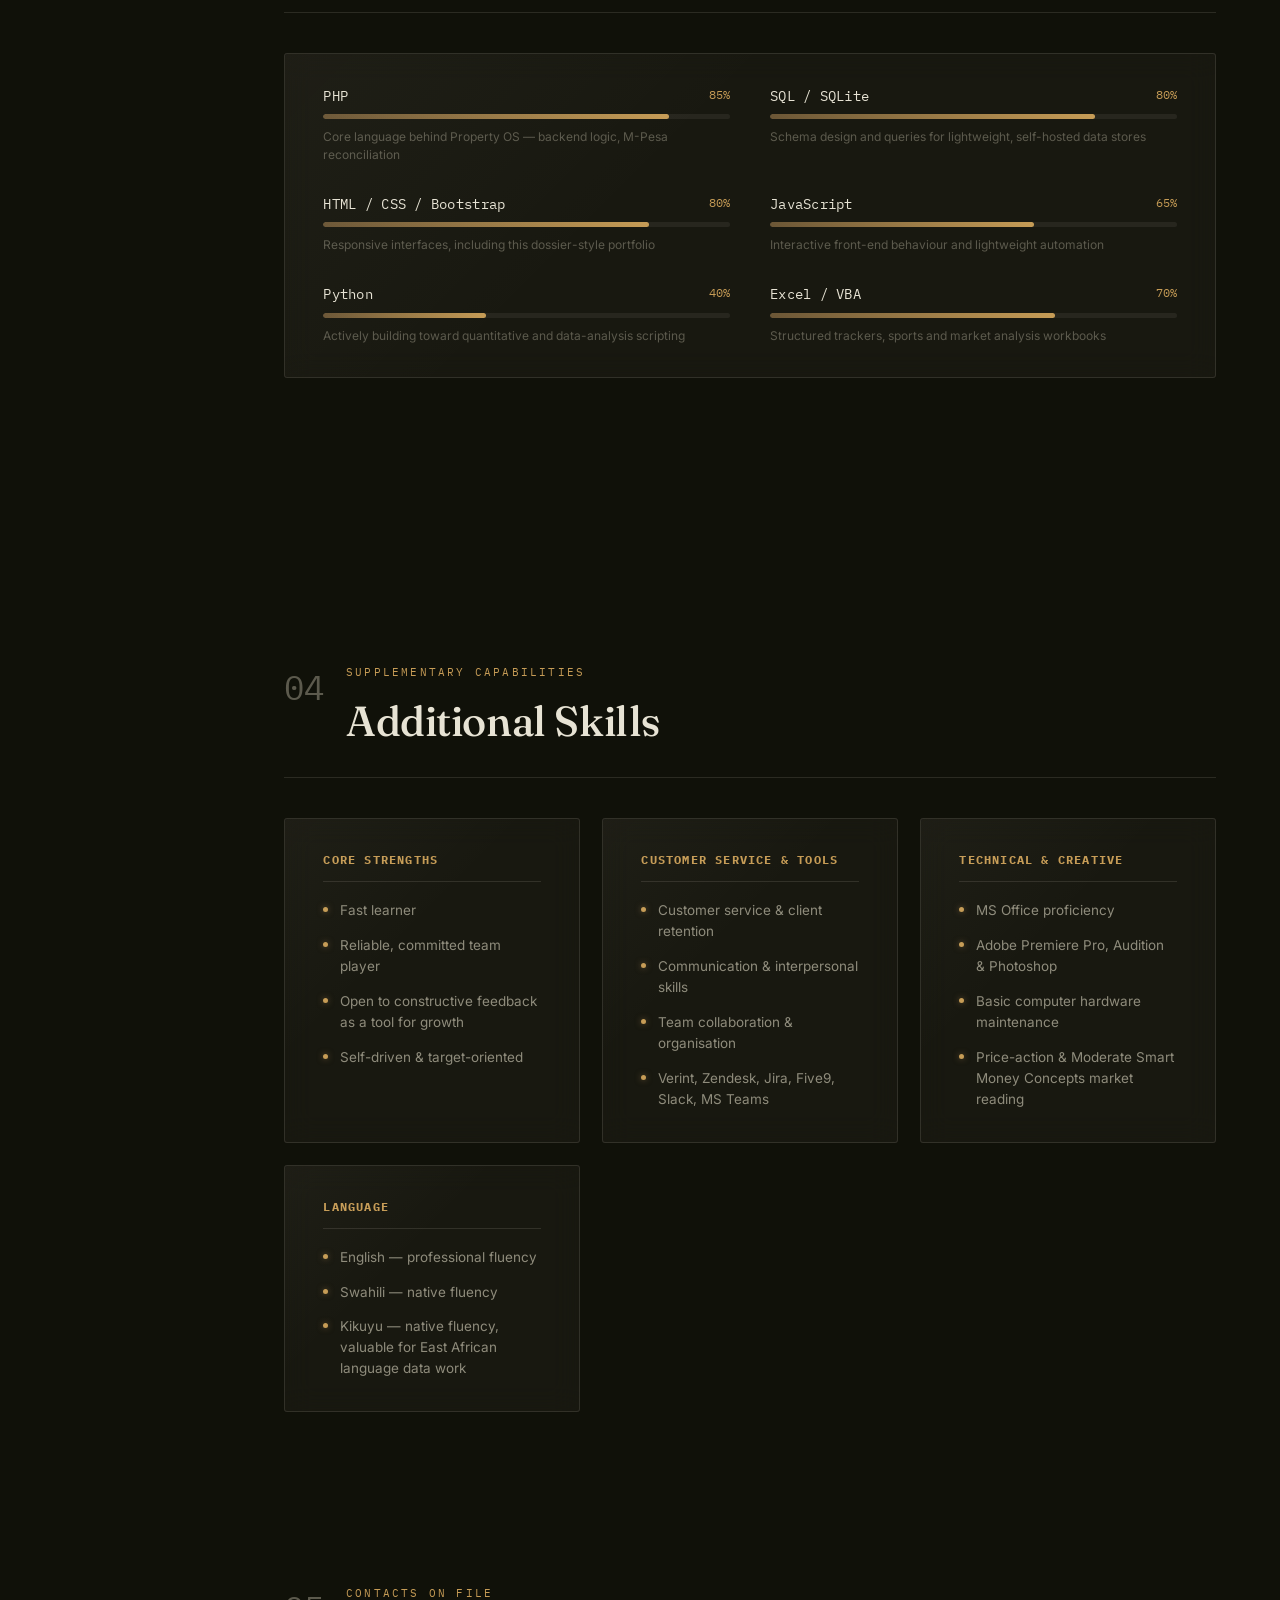
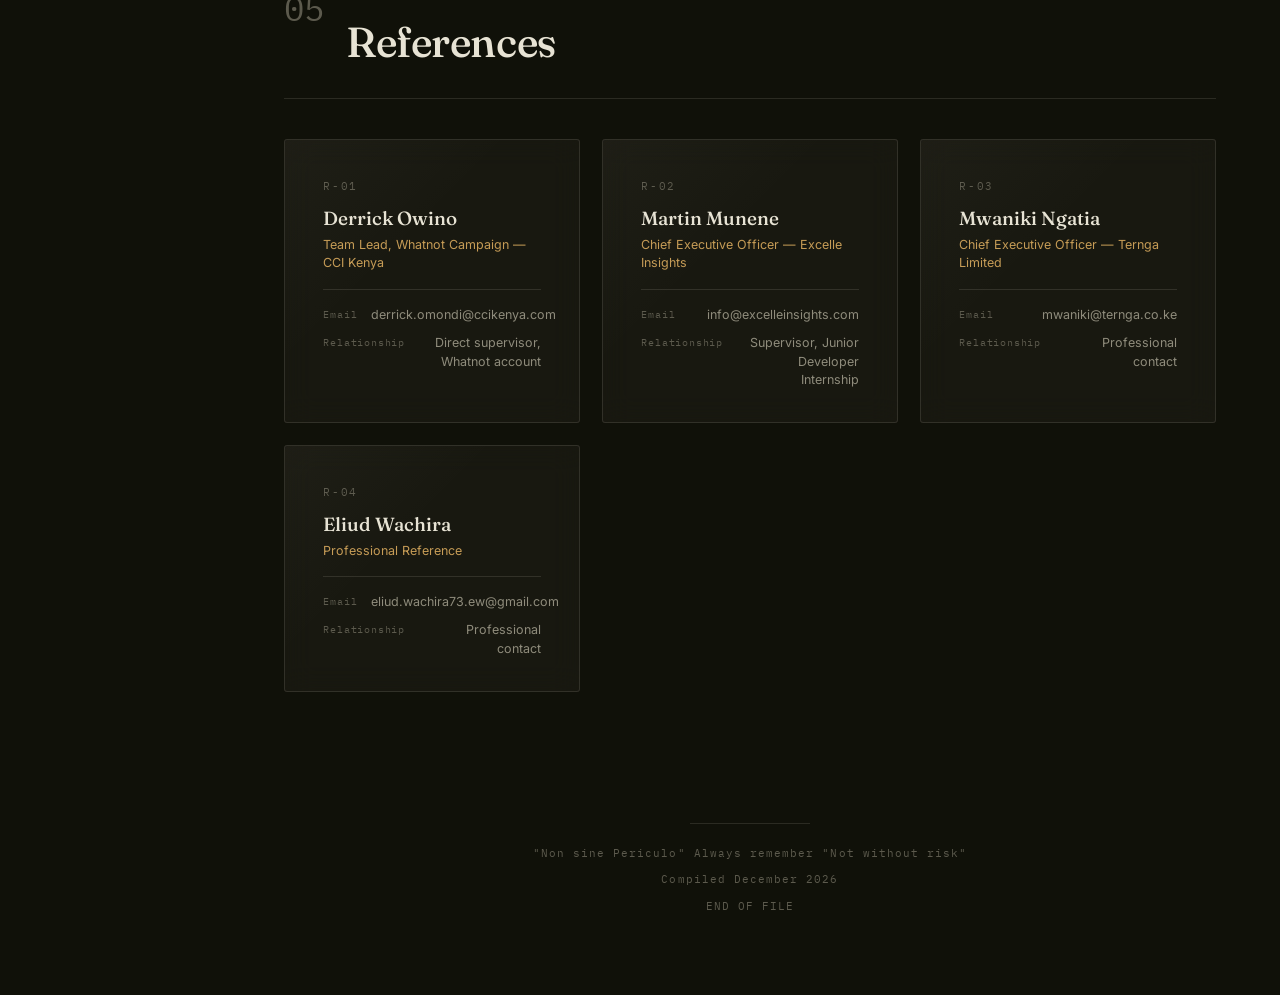
==== commit bf0abf30: "Update title and content for portfolio page" ====
--- a/index.html
+++ b/index.html
@@ -3,7 +3,7 @@
 <head>
 <meta charset="UTF-8">
 <meta name="viewport" content="width=device-width, initial-scale=1.0">
-<title>Daniel Murimi Njiraini — Dossier</title>
+<title>Portfolio — Dossier</title>
 <meta name="description" content="Portfolio of Daniel Murimi Njiraini — IT Developer & Customer service and Systems Professional.">
 
 <link rel="preconnect" href="https://fonts.googleapis.com">
@@ -17,13 +17,13 @@
 <!-- grain overlay -->
 <svg class="grain-svg grain-container" aria-hidden="true" style="position: fixed; top: 0; left: 0; width: 100%; height: 100%; pointer-events: none; z-index: 9999;">
   <filter id="heavyGrainFilter">
-    <feTurbulence id="grainTurbulence" type="fractalNoise" baseFrequency="0.95" numOctaves="4" stitchTiles="stitch" result="noise"/>
+    <feTurbulence id="grainTurbulence" type="fractalNoise" baseFrequency="1.95" numOctaves="6" stitchTiles="stitch" result="noise"/>
     <feDisplacementMap in="SourceGraphic" in2="noise" scale="15" xChannelSelector="R" yChannelSelector="G"/>
     <feColorMatrix in="noise" type="matrix"
       values="0 0 0 0 0
               0 0 0 0 0
               0 0 0 0 0
-              0 0 0 0.85 0"/>
+              0 0 0 0.65 0"/>
   </filter>
   <rect width="100%" height="100%" filter="url(#heavyGrainFilter)"/>
 </svg>
@@ -62,14 +62,14 @@
     </svg>
 
     <img
-      src="assets/IMG_1136.jpg"
+      src="assets/dp.jpg"
       alt="Portrait"
       class="cover-photo-main"
       onload="this.closest('.placeholder-image').classList.add('has-main-photo')"
       onerror="this.style.display='none'">
 
     <img
-      src="assets/dp.jpg"
+      src="assets/IMG_1136.jpg"
       alt="Profile close-up"
       class="cover-photo-badge"
       onload="this.style.opacity=1"
@@ -79,8 +79,8 @@
 </div>
 
         <div class="cover-copy">
-          <p class="eyebrow">FILE No. 001 — PERSONNEL DOSSIER</p>
-          <h1 class="cover-name">Daniel Murimi<br>Njiraini</h1>
+          <p class="eyebrow">FILE No. 001 — PERSONNEL RESUME</p>
+          <h1 class="cover-name">BRIEF<br>INTRO</h1>
           <p class="cover-role">" Practitioner of the Software Arts (Full-Stack Development & Implementation), and Attendant upon Customers and their issues(customer service), being also capable When charged with the Diligent Upkeep of Systems(Hardware and softwre Maintenance)"</p>
           <p class="cover-location">Kerugoya And Nairobi, Kenya</p>
           <ul class="cover-contact-list">
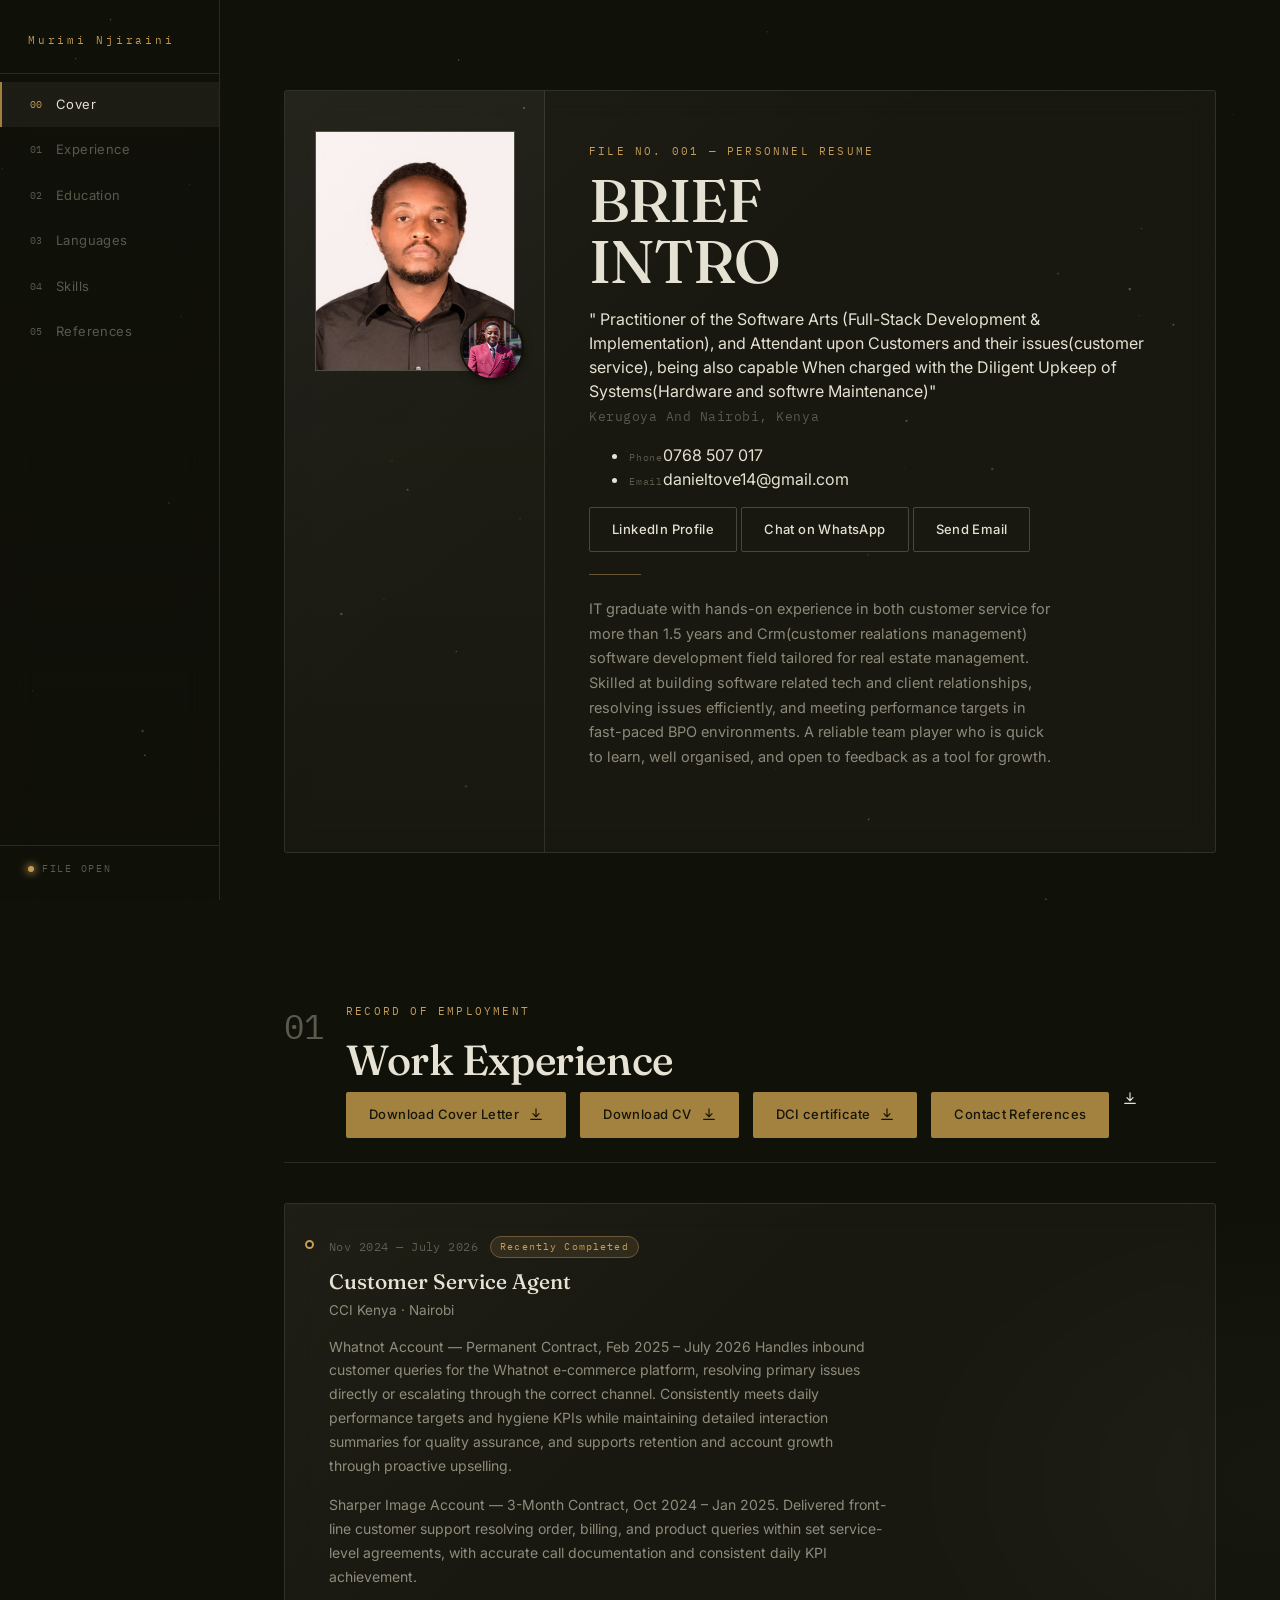
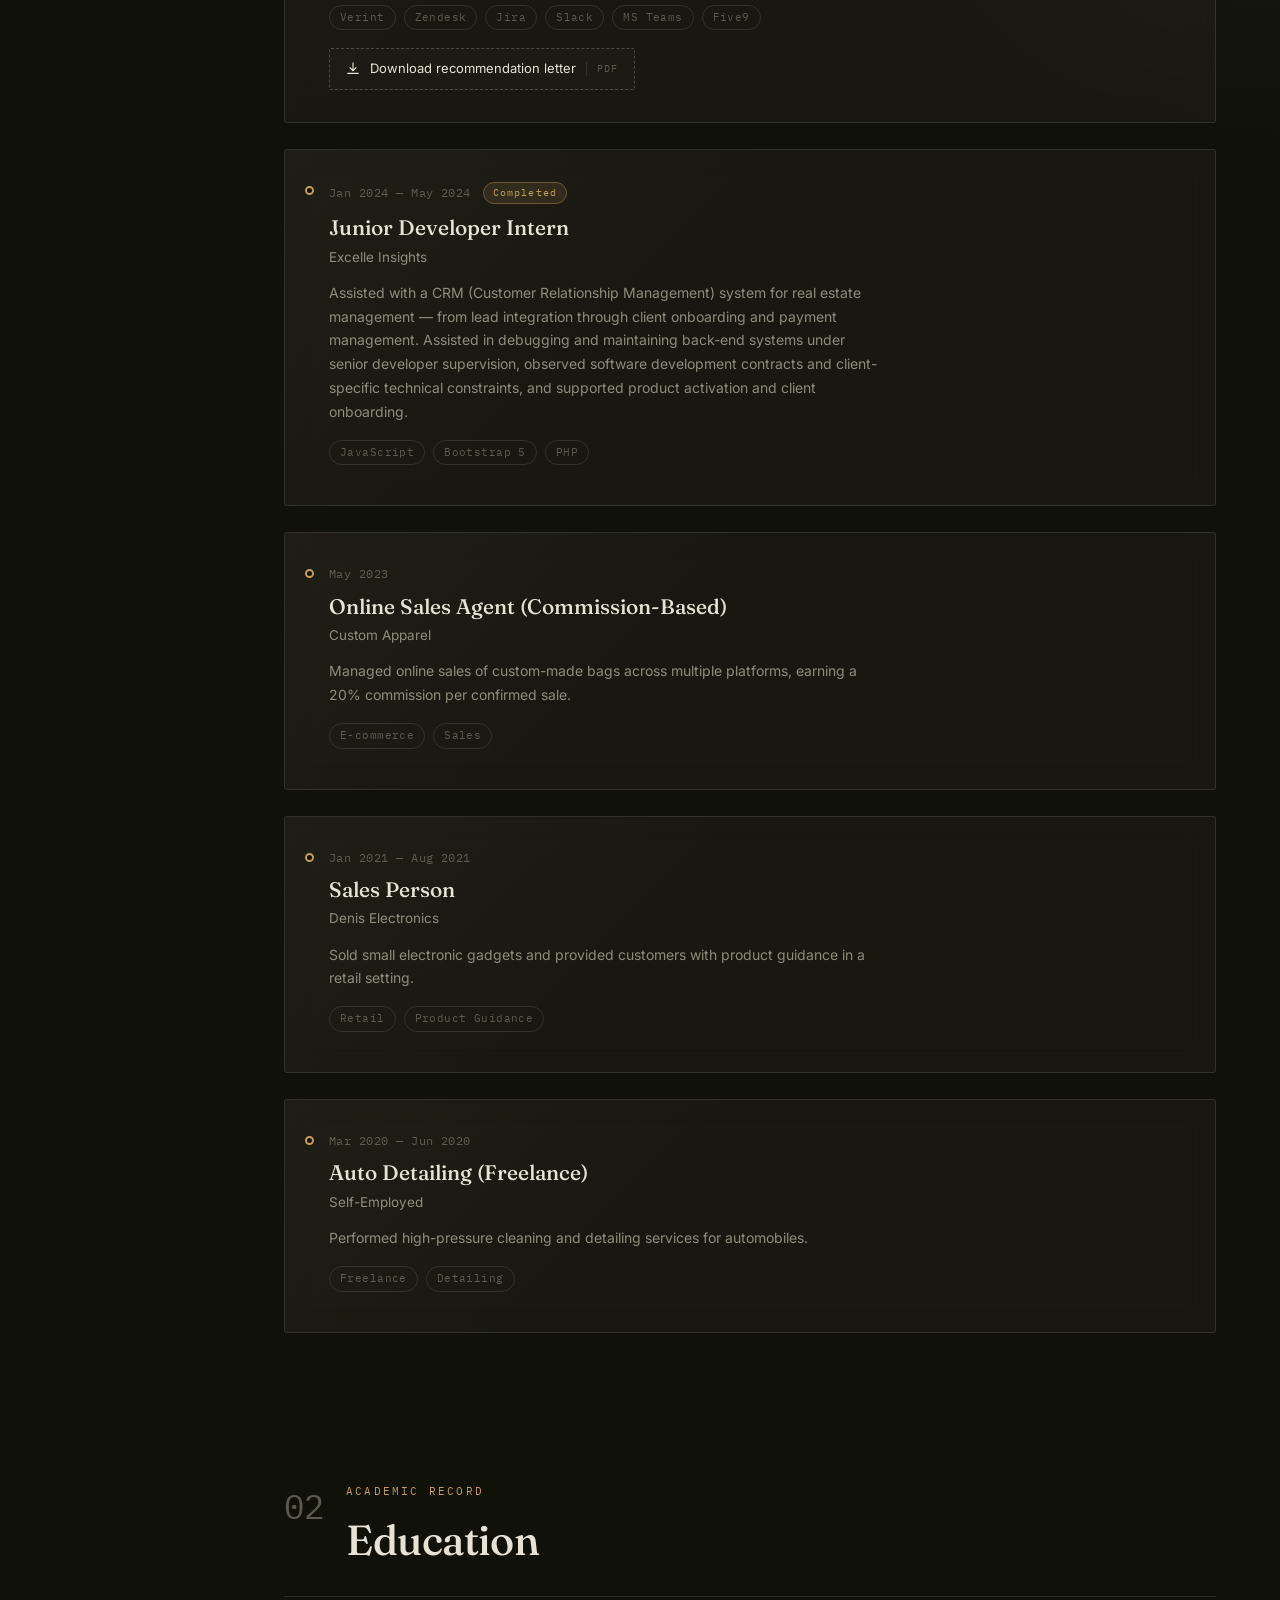
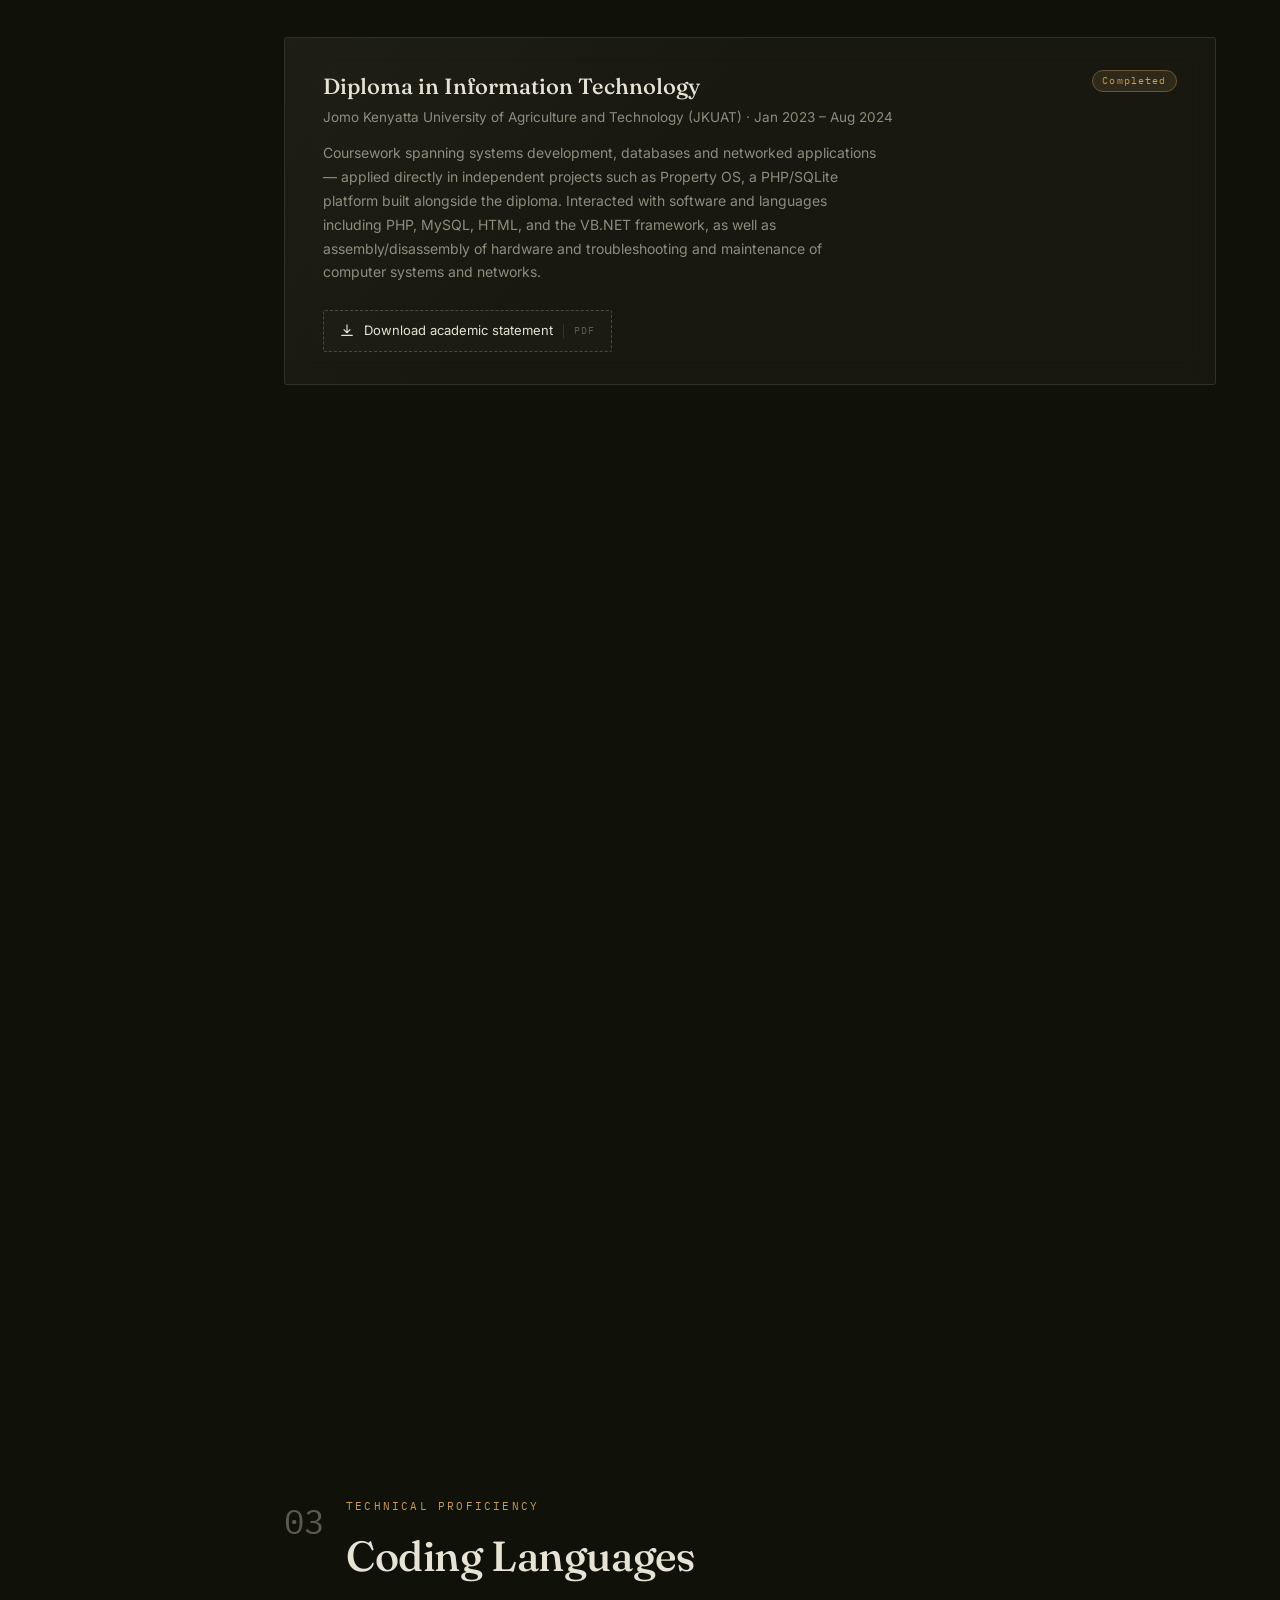
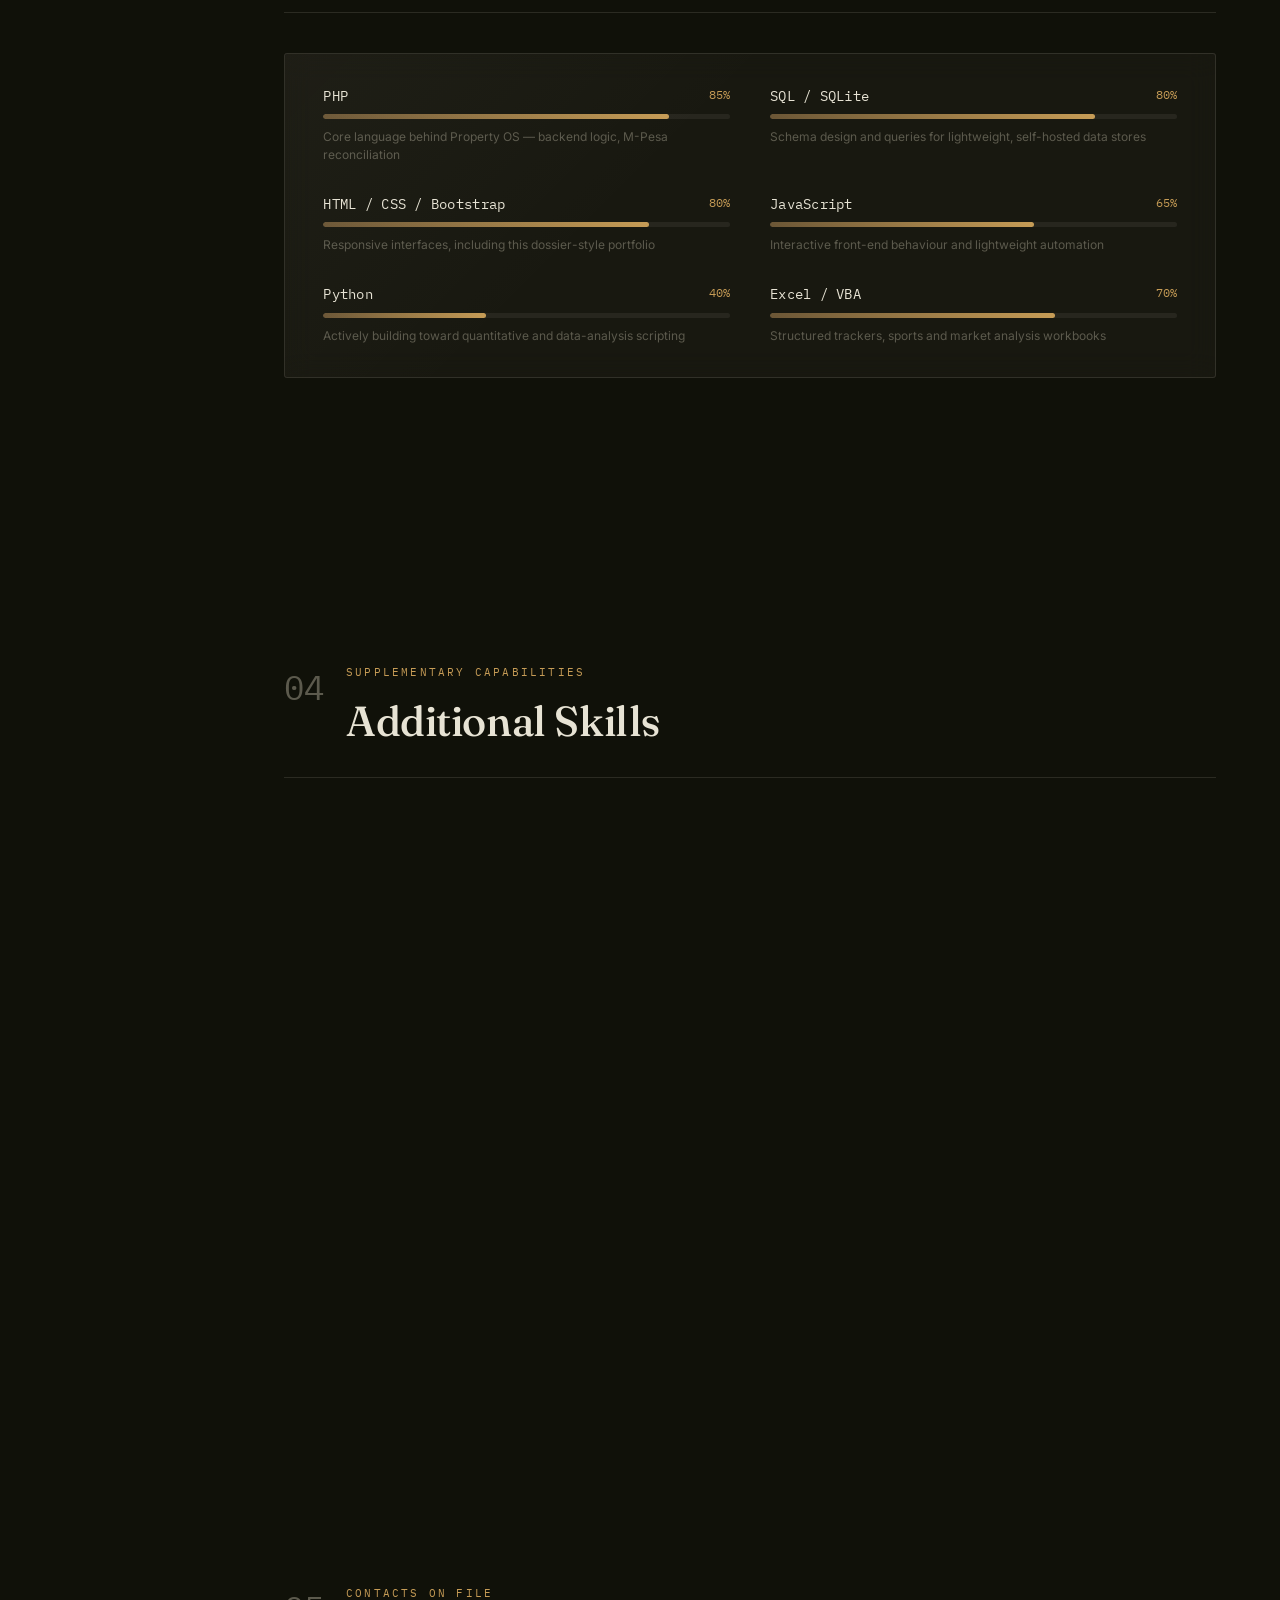
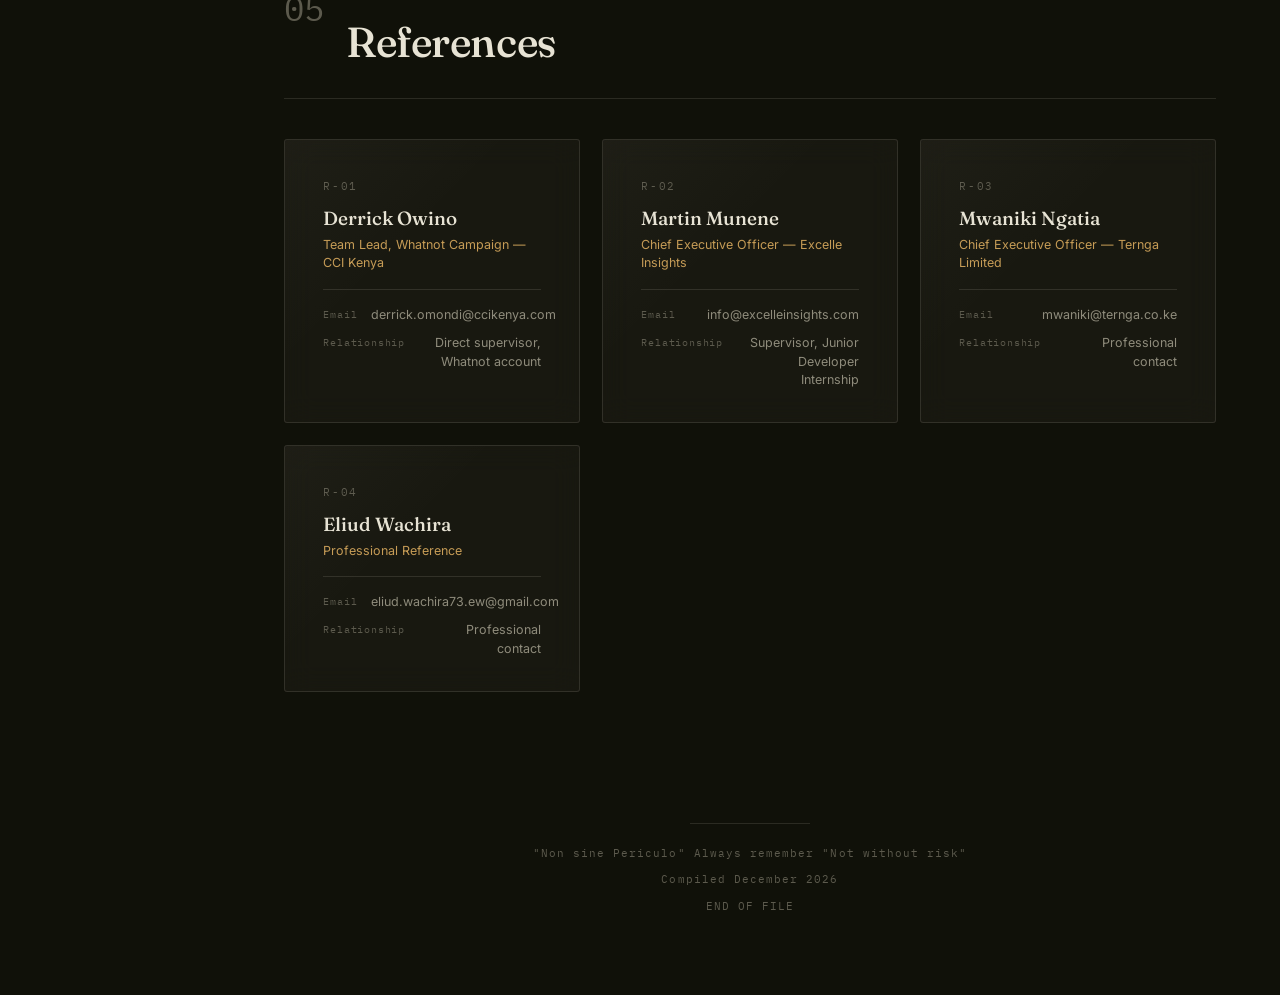
==== commit aac9114f: "Update CV download link in index.html" ====
--- a/index.html
+++ b/index.html
@@ -122,7 +122,7 @@
               <span>Download Cover Letter </span>
                <svg viewBox="0 0 16 16" class="btn-icon"><path d="M8 1v9m0 0l-3.5-3.5M8 10l3.5-3.5M2 13h12" fill="none" stroke="currentColor" stroke-width="1.3" stroke-linecap="round" stroke-linejoin="round"/></svg></a>
                
-            <a class="btn btn-primary" href="documents/Daniel_Murimi_Njirainimin1x_CV.pdf" download>
+            <a class="btn btn-primary" href="documents/documents/CV_Daniel_Murimi_Njiraini.pdf" download>
               <span>Download CV</span>
               <svg viewBox="0 0 16 16" class="btn-icon"><path d="M8 1v9m0 0l-3.5-3.5M8 10l3.5-3.5M2 13h12" fill="none" stroke="currentColor" stroke-width="1.3" stroke-linecap="round" stroke-linejoin="round"/></svg>
             </a>
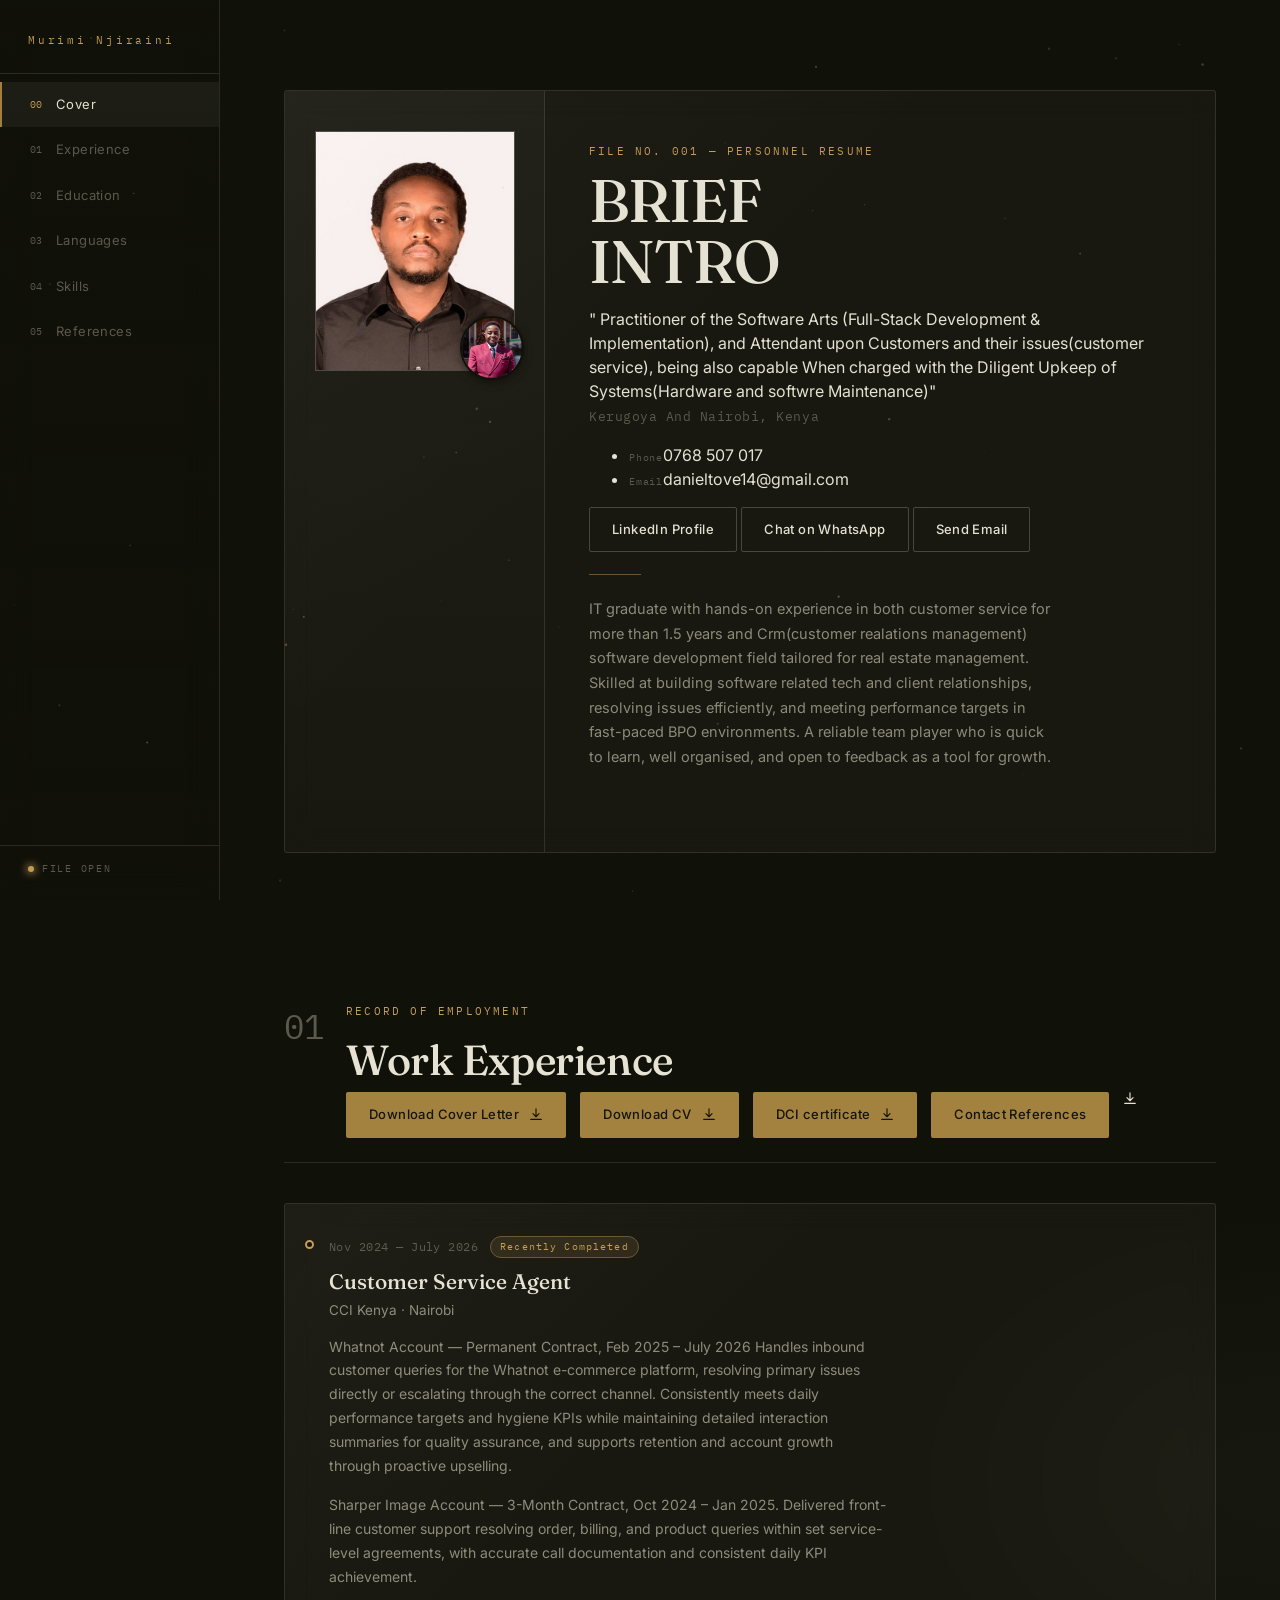
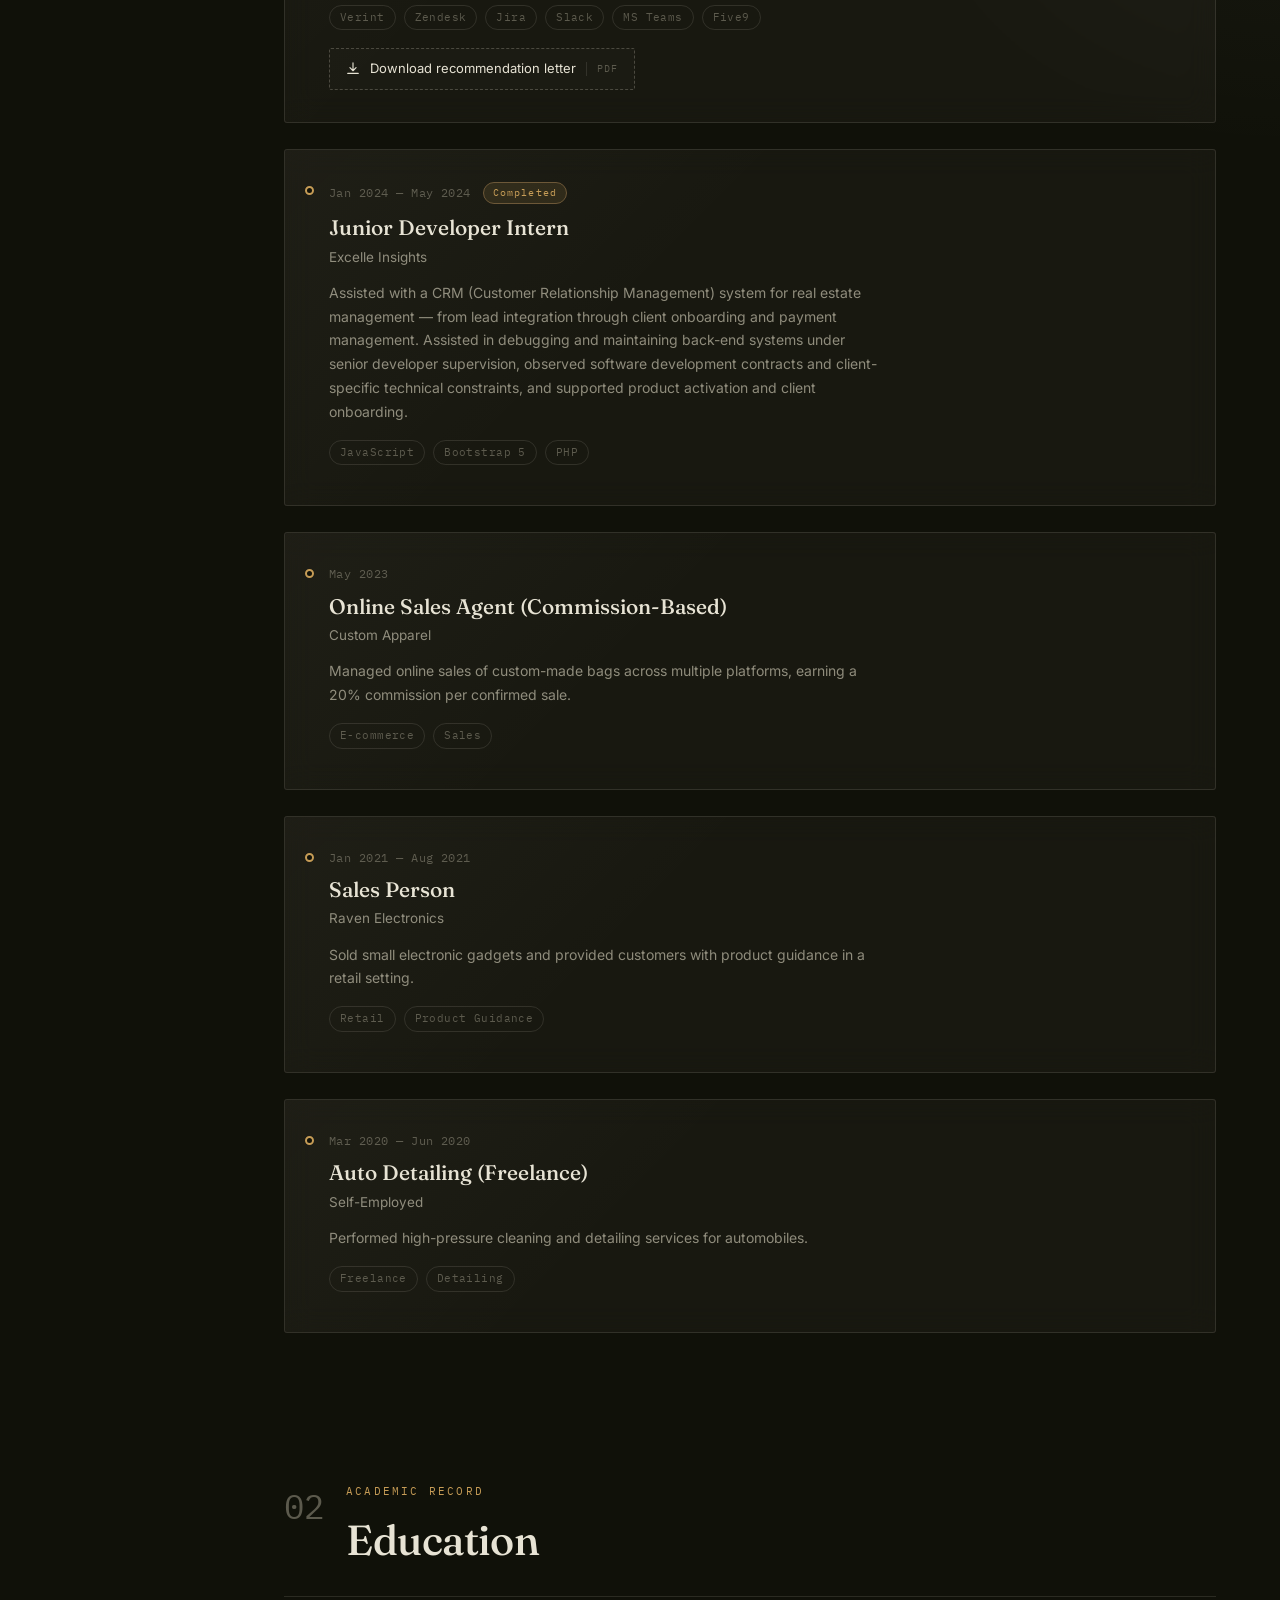
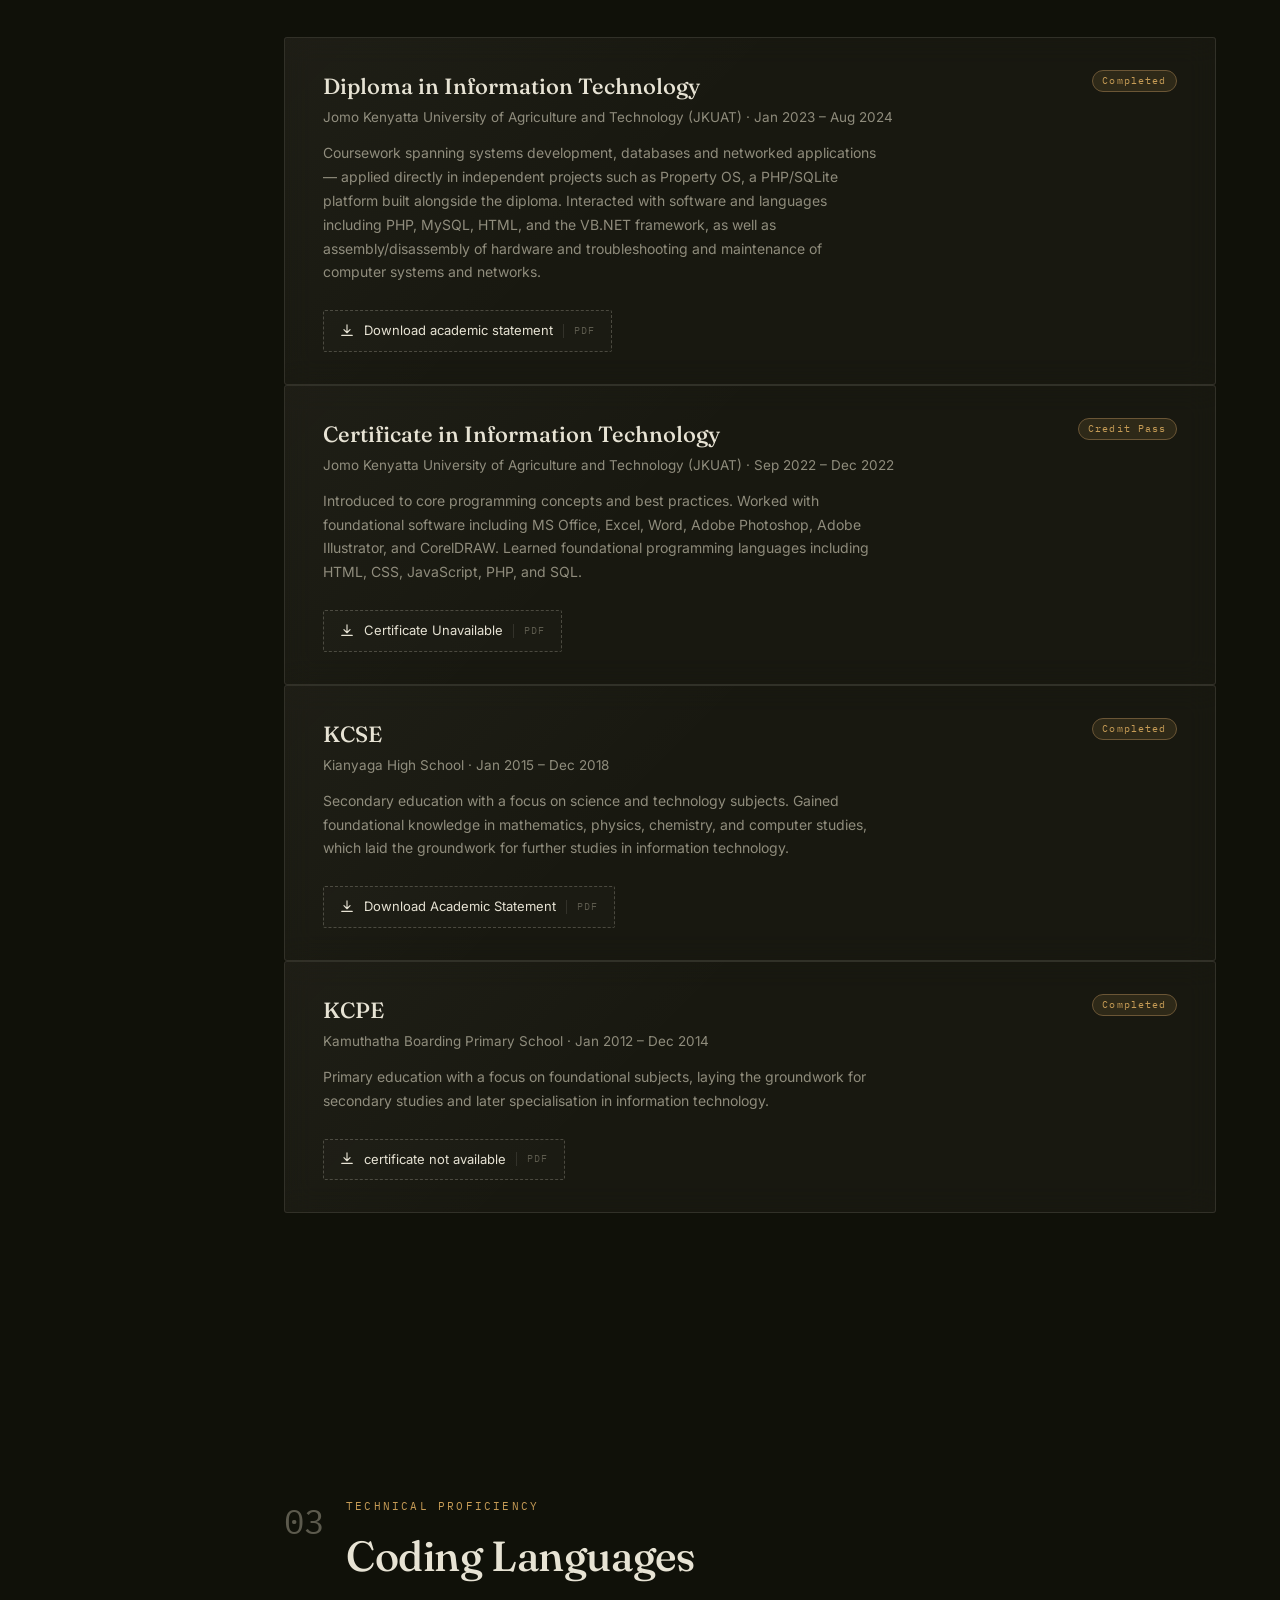
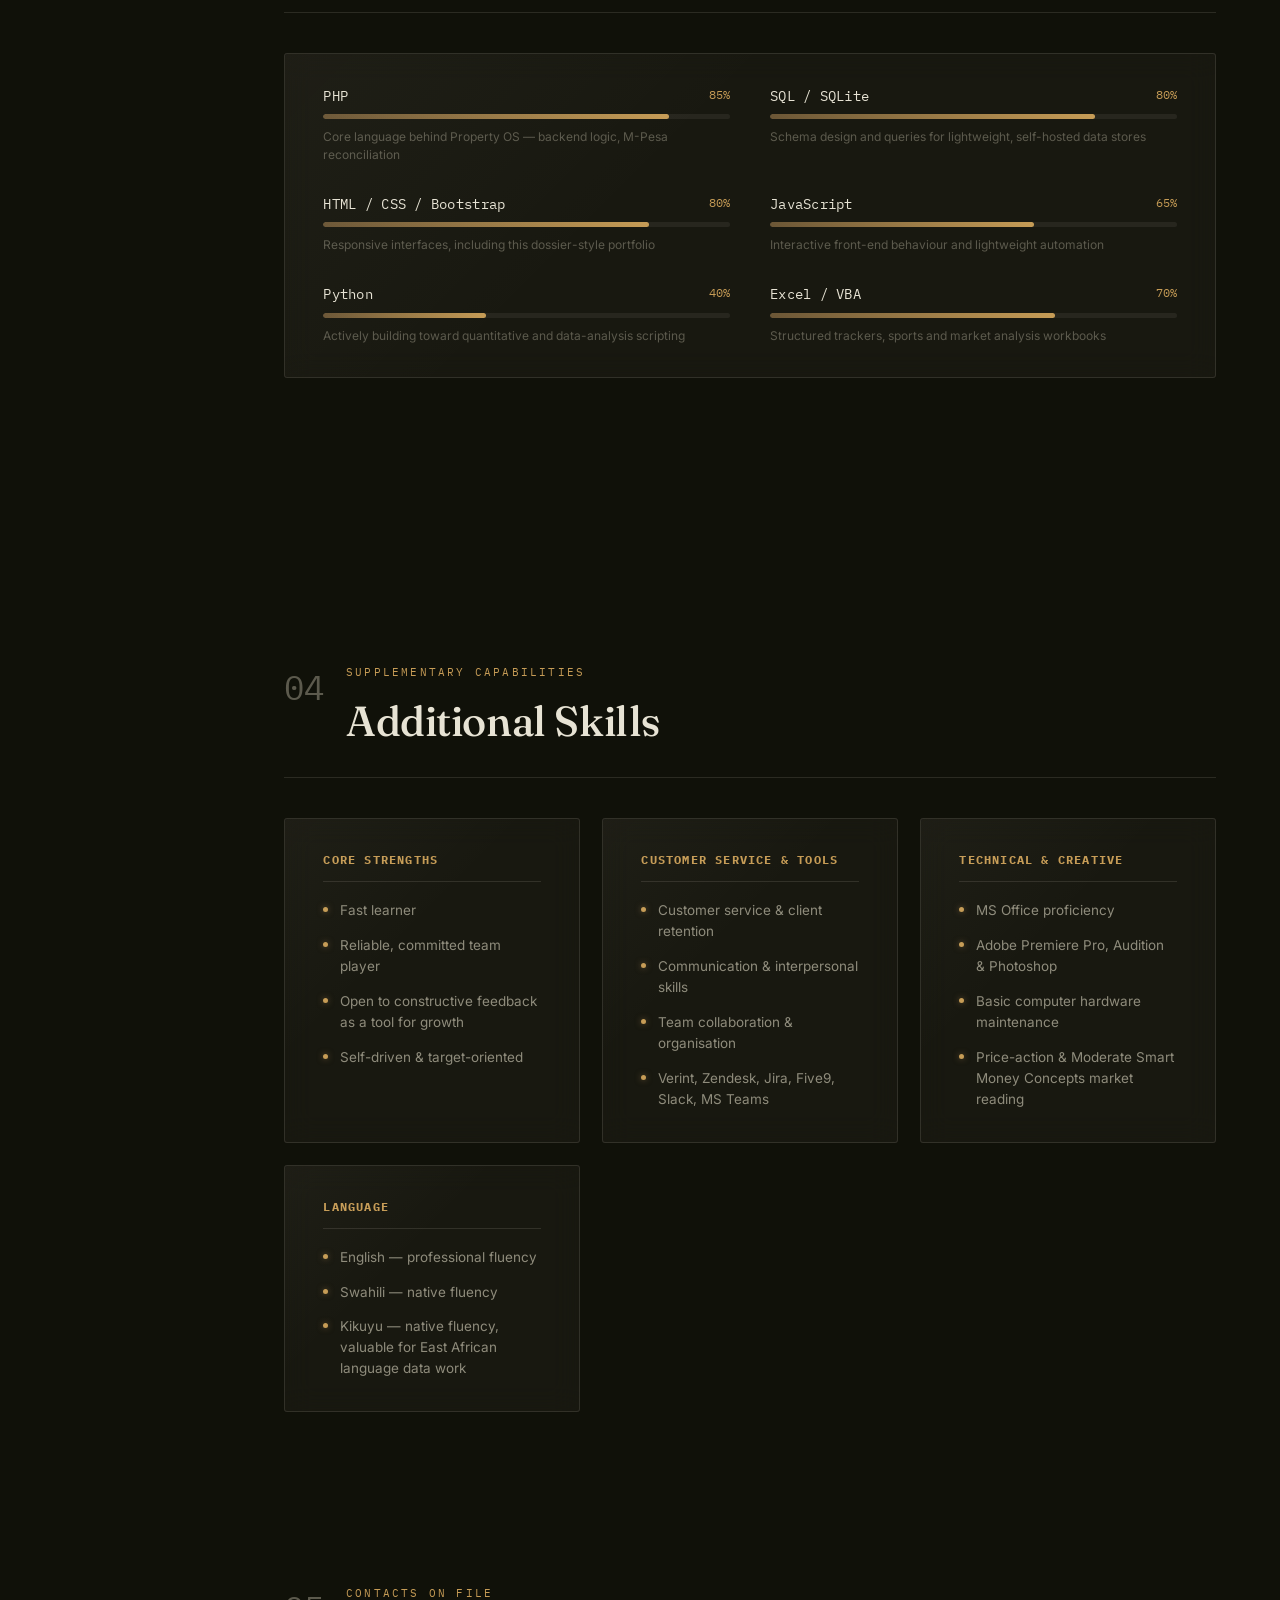
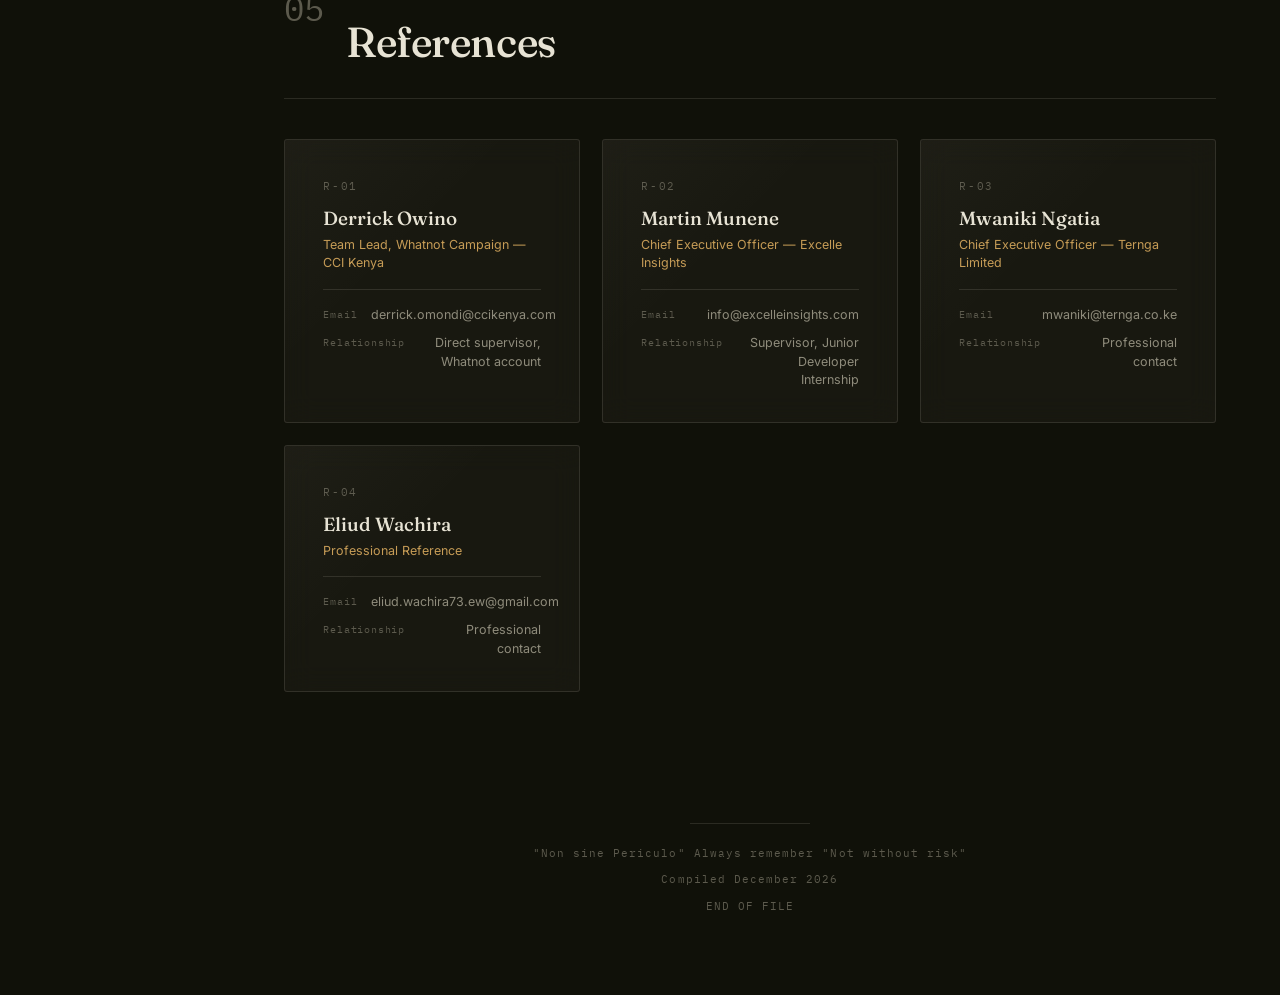
==== commit c4a4e454: "Update organization name in timeline section" ====
--- a/index.html
+++ b/index.html
@@ -217,7 +217,7 @@
           <span class="meta-date">Jan 2021 — Aug 2021</span>
         </div>
         <h3 class="timeline-role">Sales Person</h3>
-        <p class="timeline-org">Denis Electronics</p>
+        <p class="timeline-org">Raven Electronics</p>
         <p class="timeline-desc">
           Sold small electronic gadgets and provided customers with product guidance in a retail setting.
         </p>
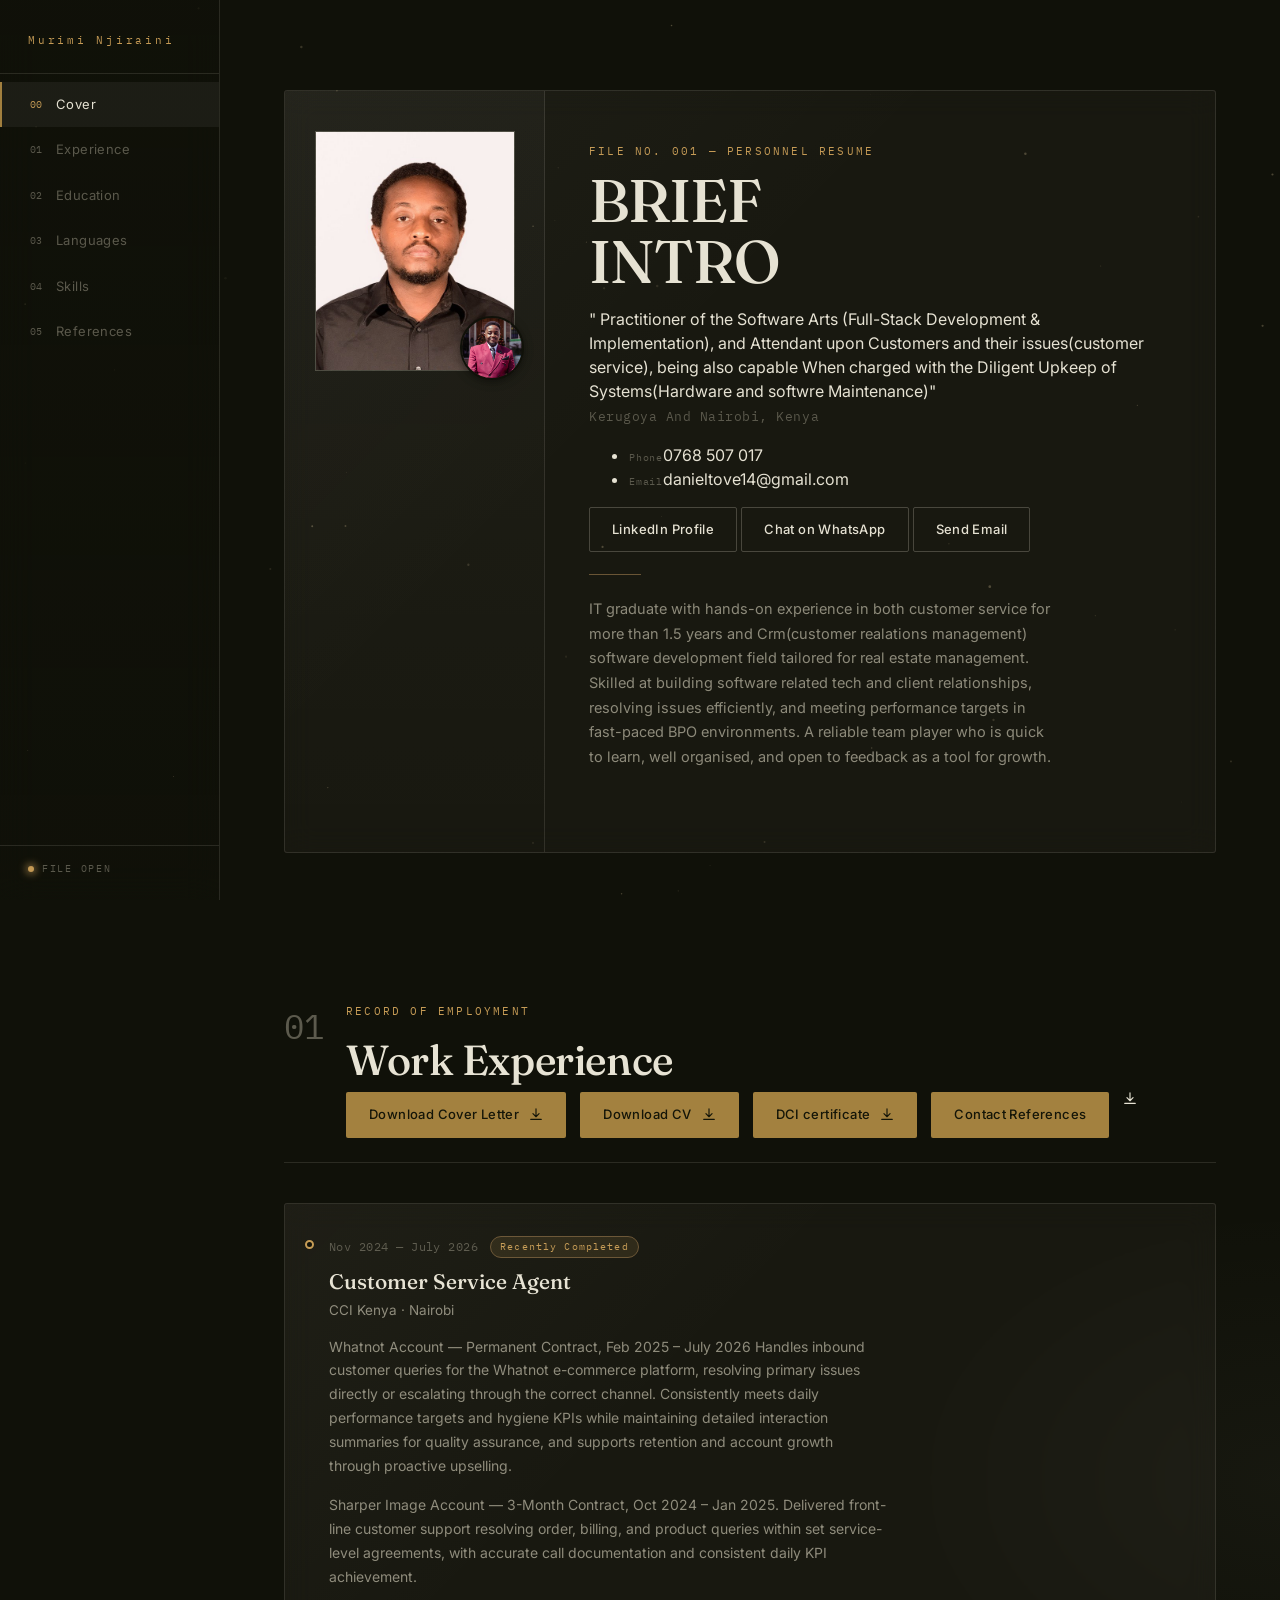
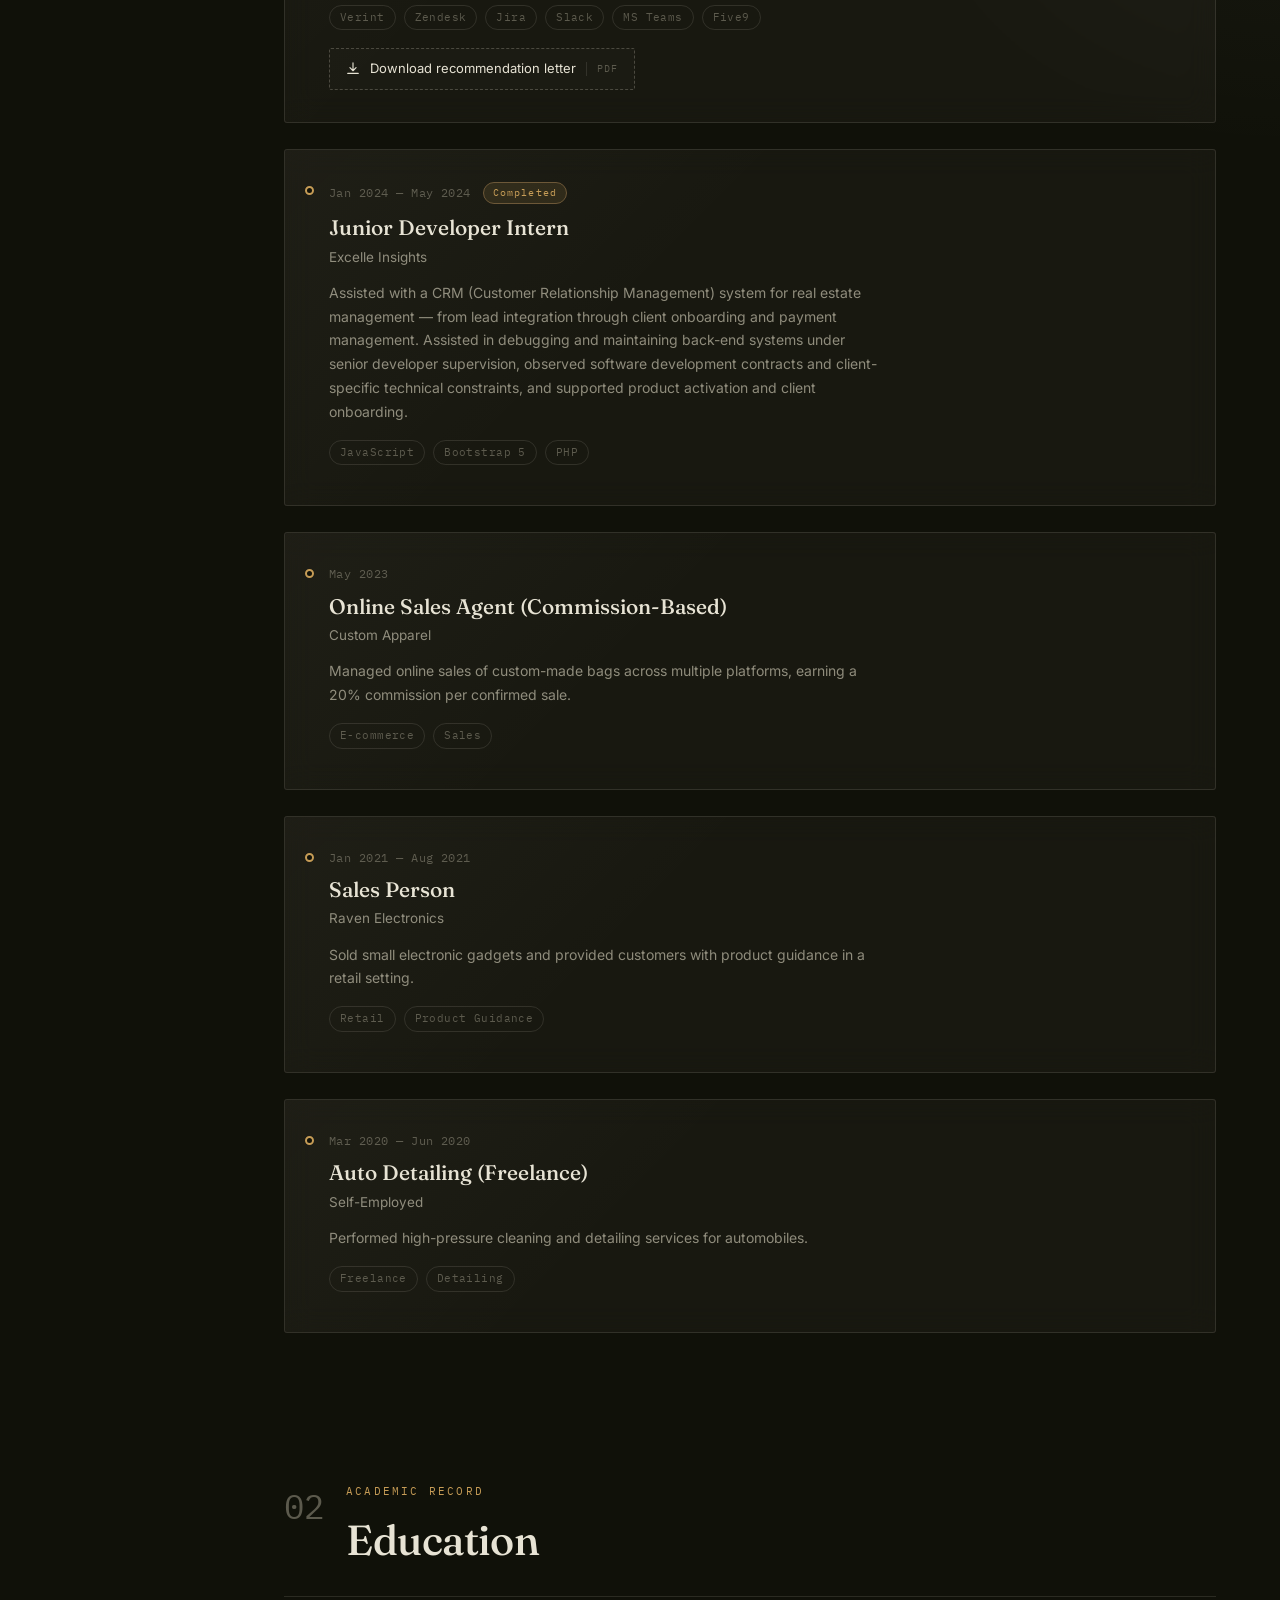
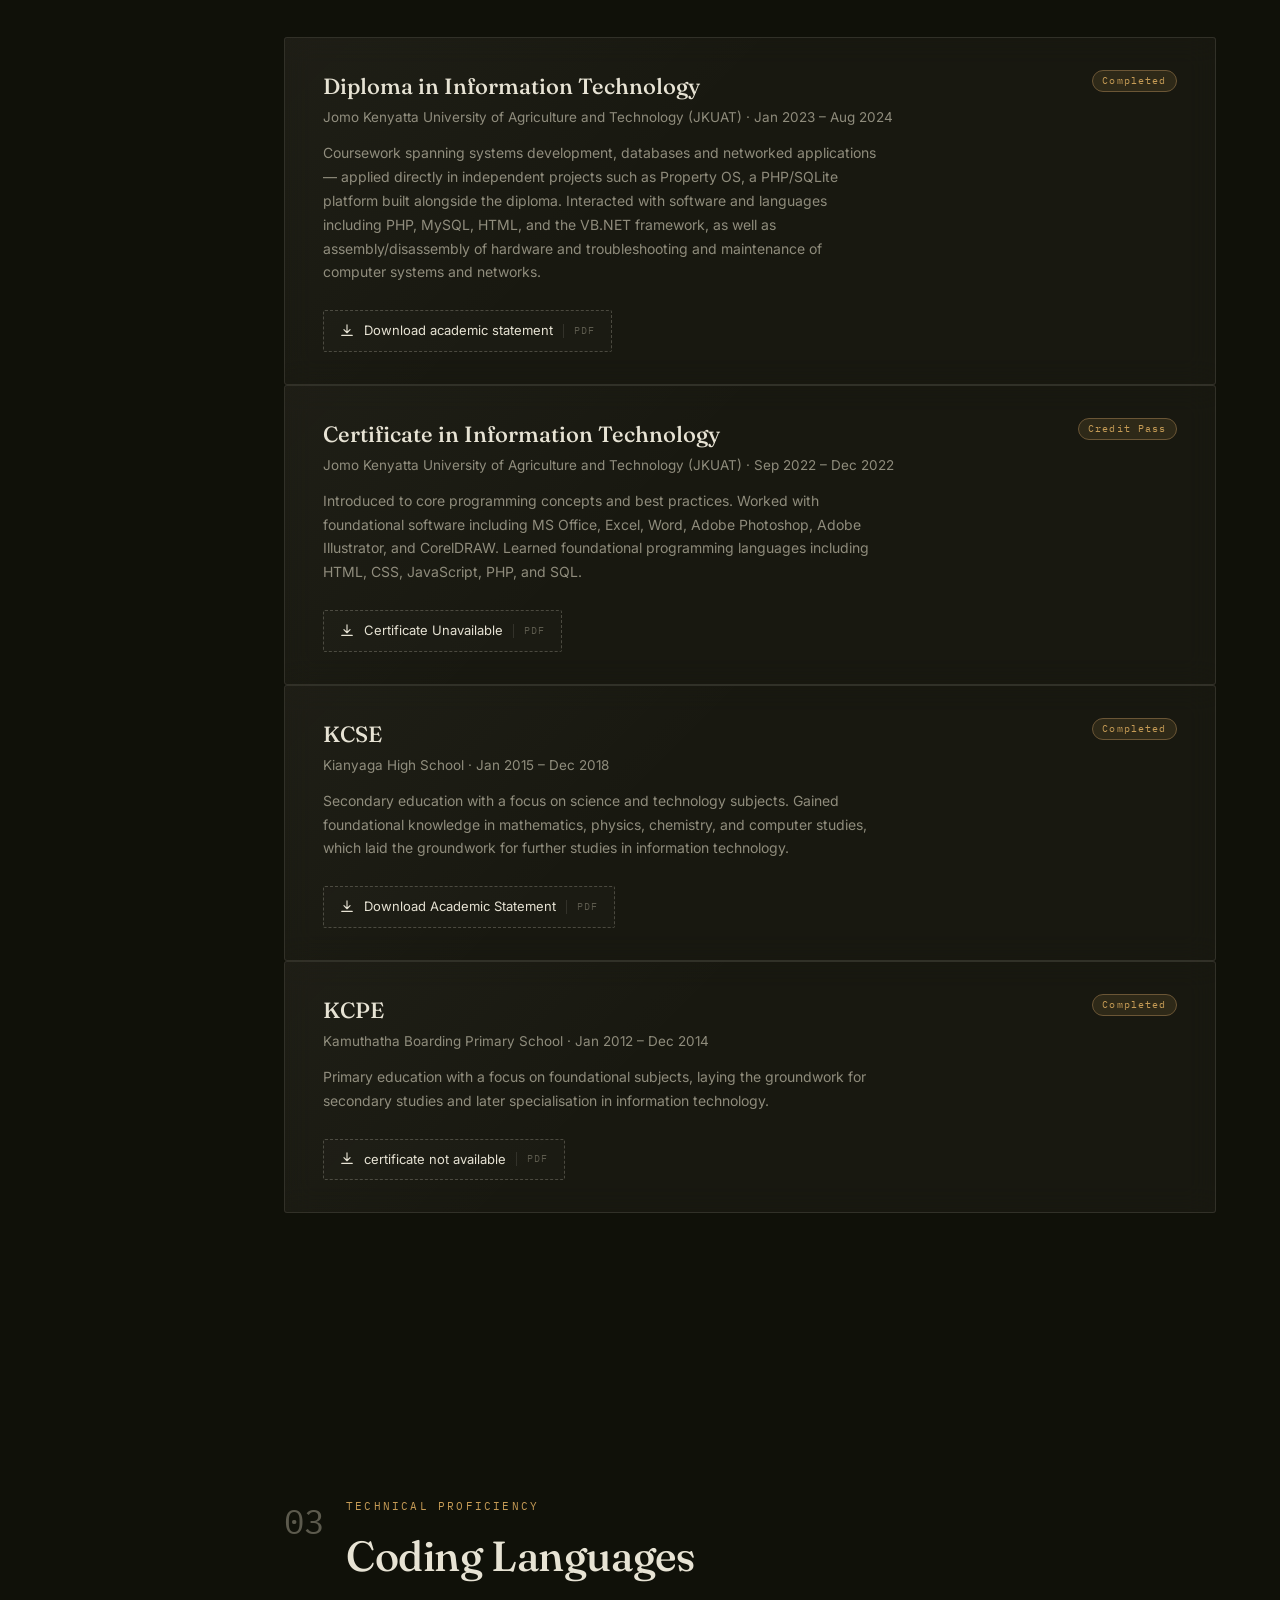
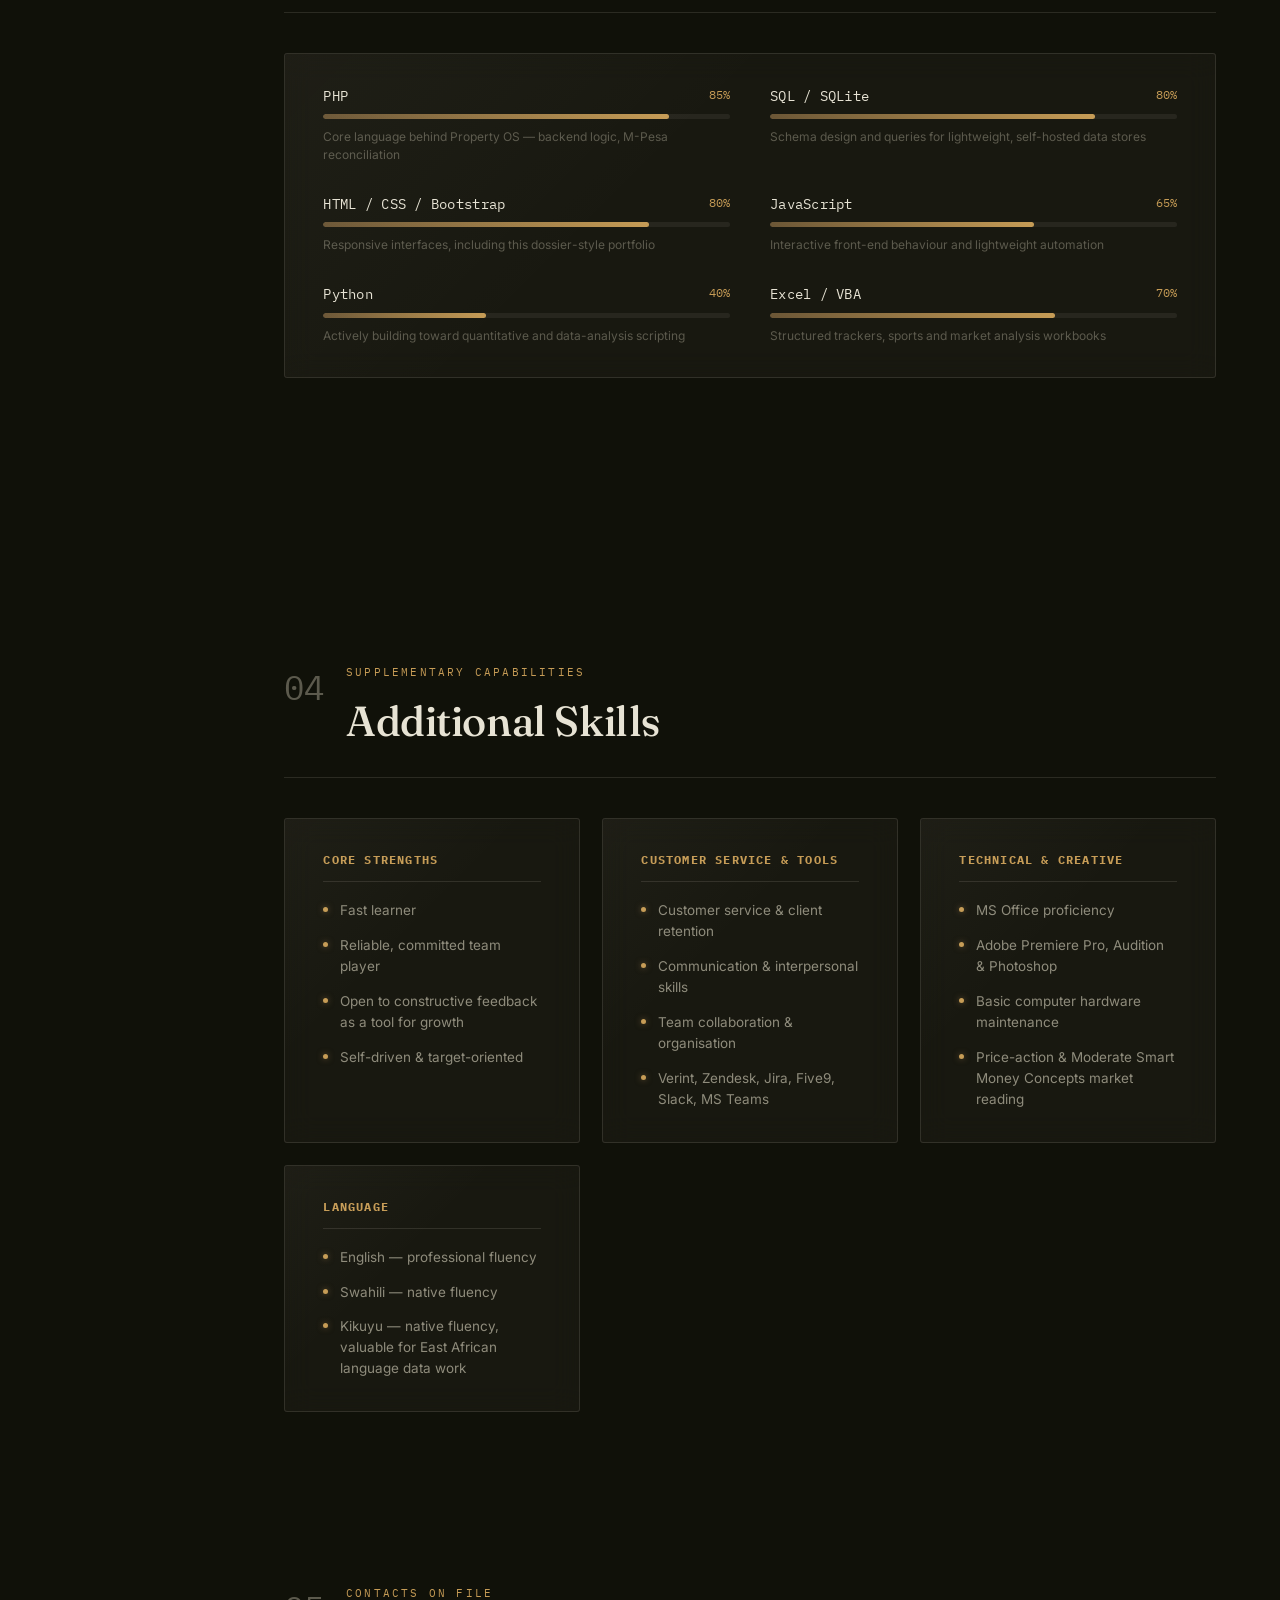
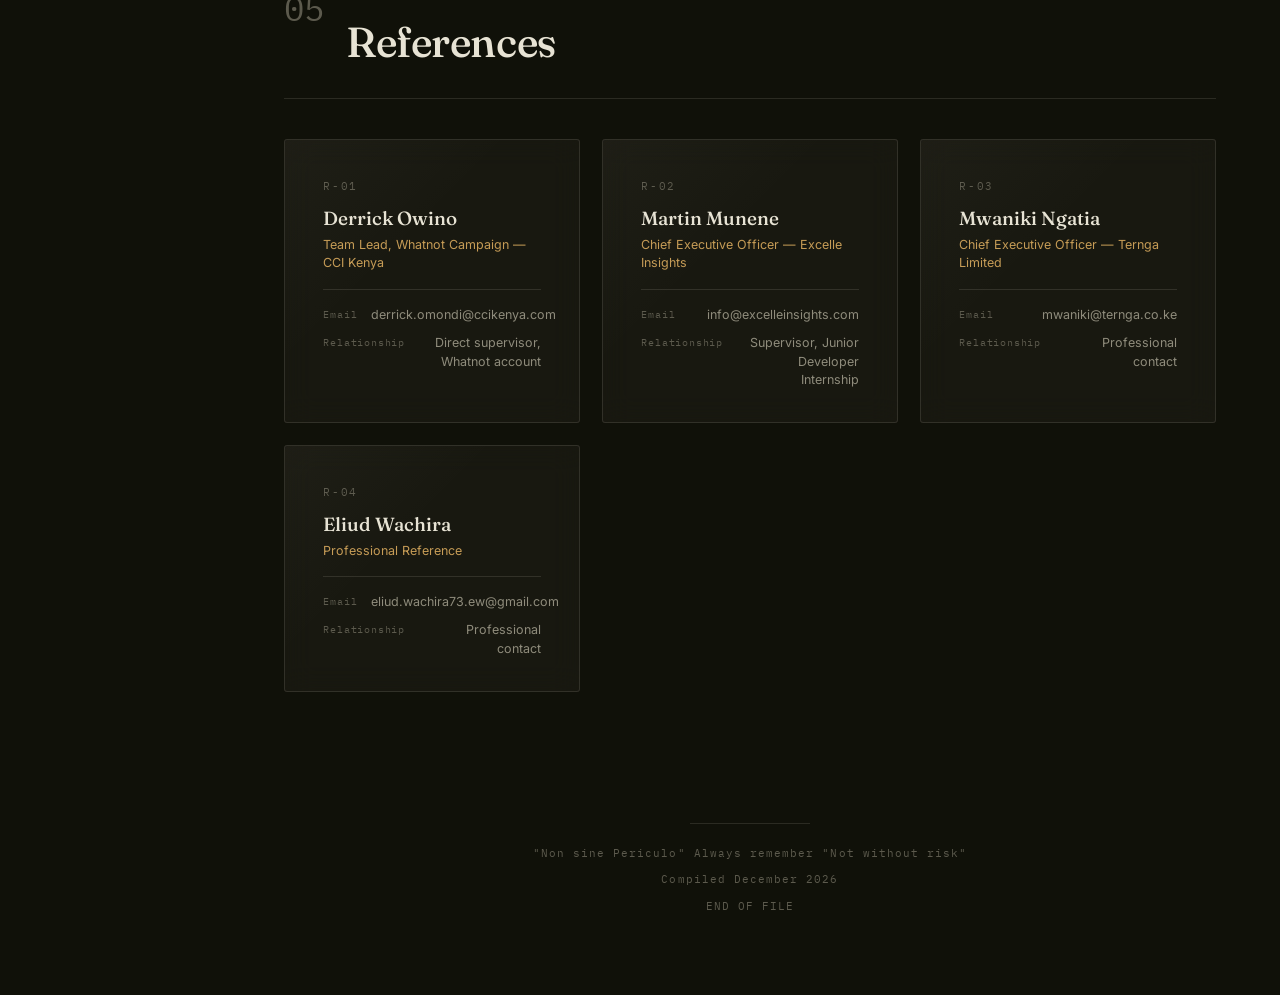
==== commit e8496a6d: "Fix CV download link in index.html" ====
--- a/index.html
+++ b/index.html
@@ -122,7 +122,7 @@
               <span>Download Cover Letter </span>
                <svg viewBox="0 0 16 16" class="btn-icon"><path d="M8 1v9m0 0l-3.5-3.5M8 10l3.5-3.5M2 13h12" fill="none" stroke="currentColor" stroke-width="1.3" stroke-linecap="round" stroke-linejoin="round"/></svg></a>
                
-            <a class="btn btn-primary" href="documents/documents/CV_Daniel_Murimi_Njiraini.pdf" download>
+            <a class="btn btn-primary" href="documents/CV_Daniel_Murimi_Njiraini.pdf" download>
               <span>Download CV</span>
               <svg viewBox="0 0 16 16" class="btn-icon"><path d="M8 1v9m0 0l-3.5-3.5M8 10l3.5-3.5M2 13h12" fill="none" stroke="currentColor" stroke-width="1.3" stroke-linecap="round" stroke-linejoin="round"/></svg>
             </a>
